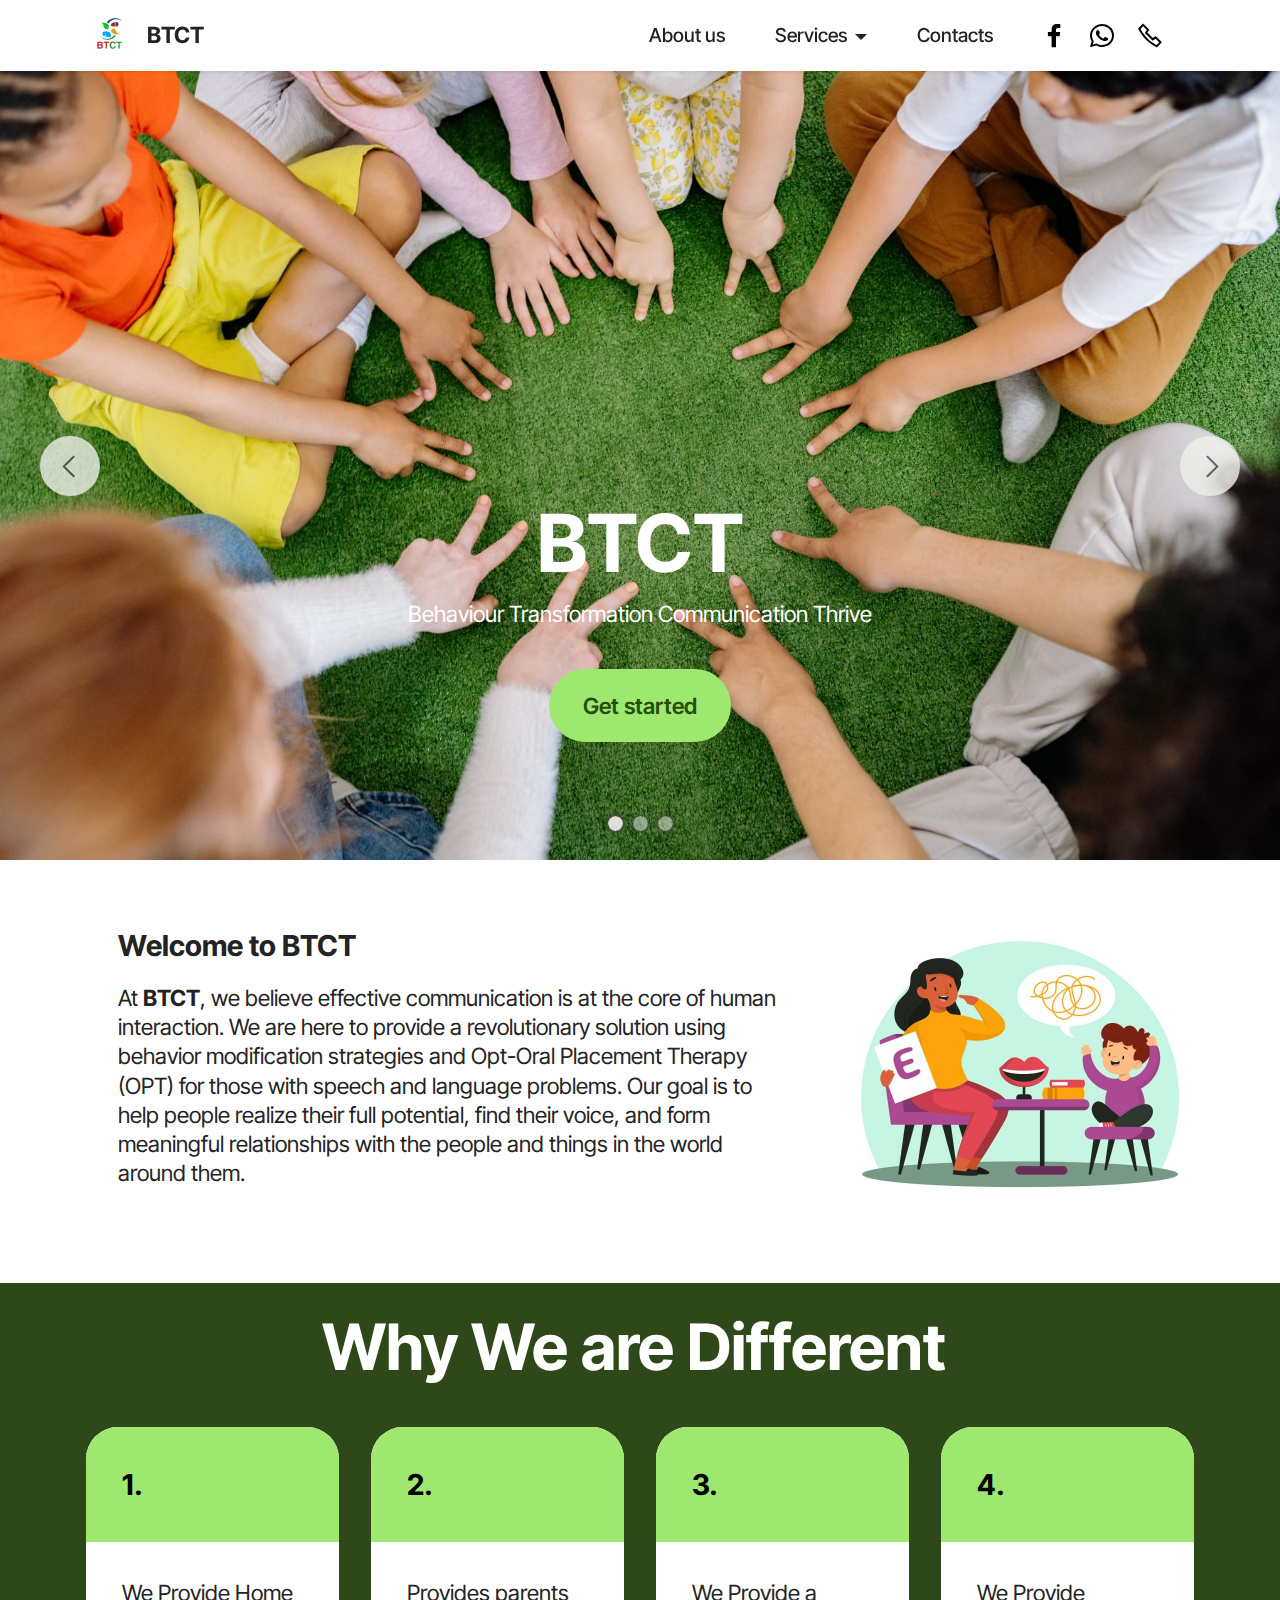
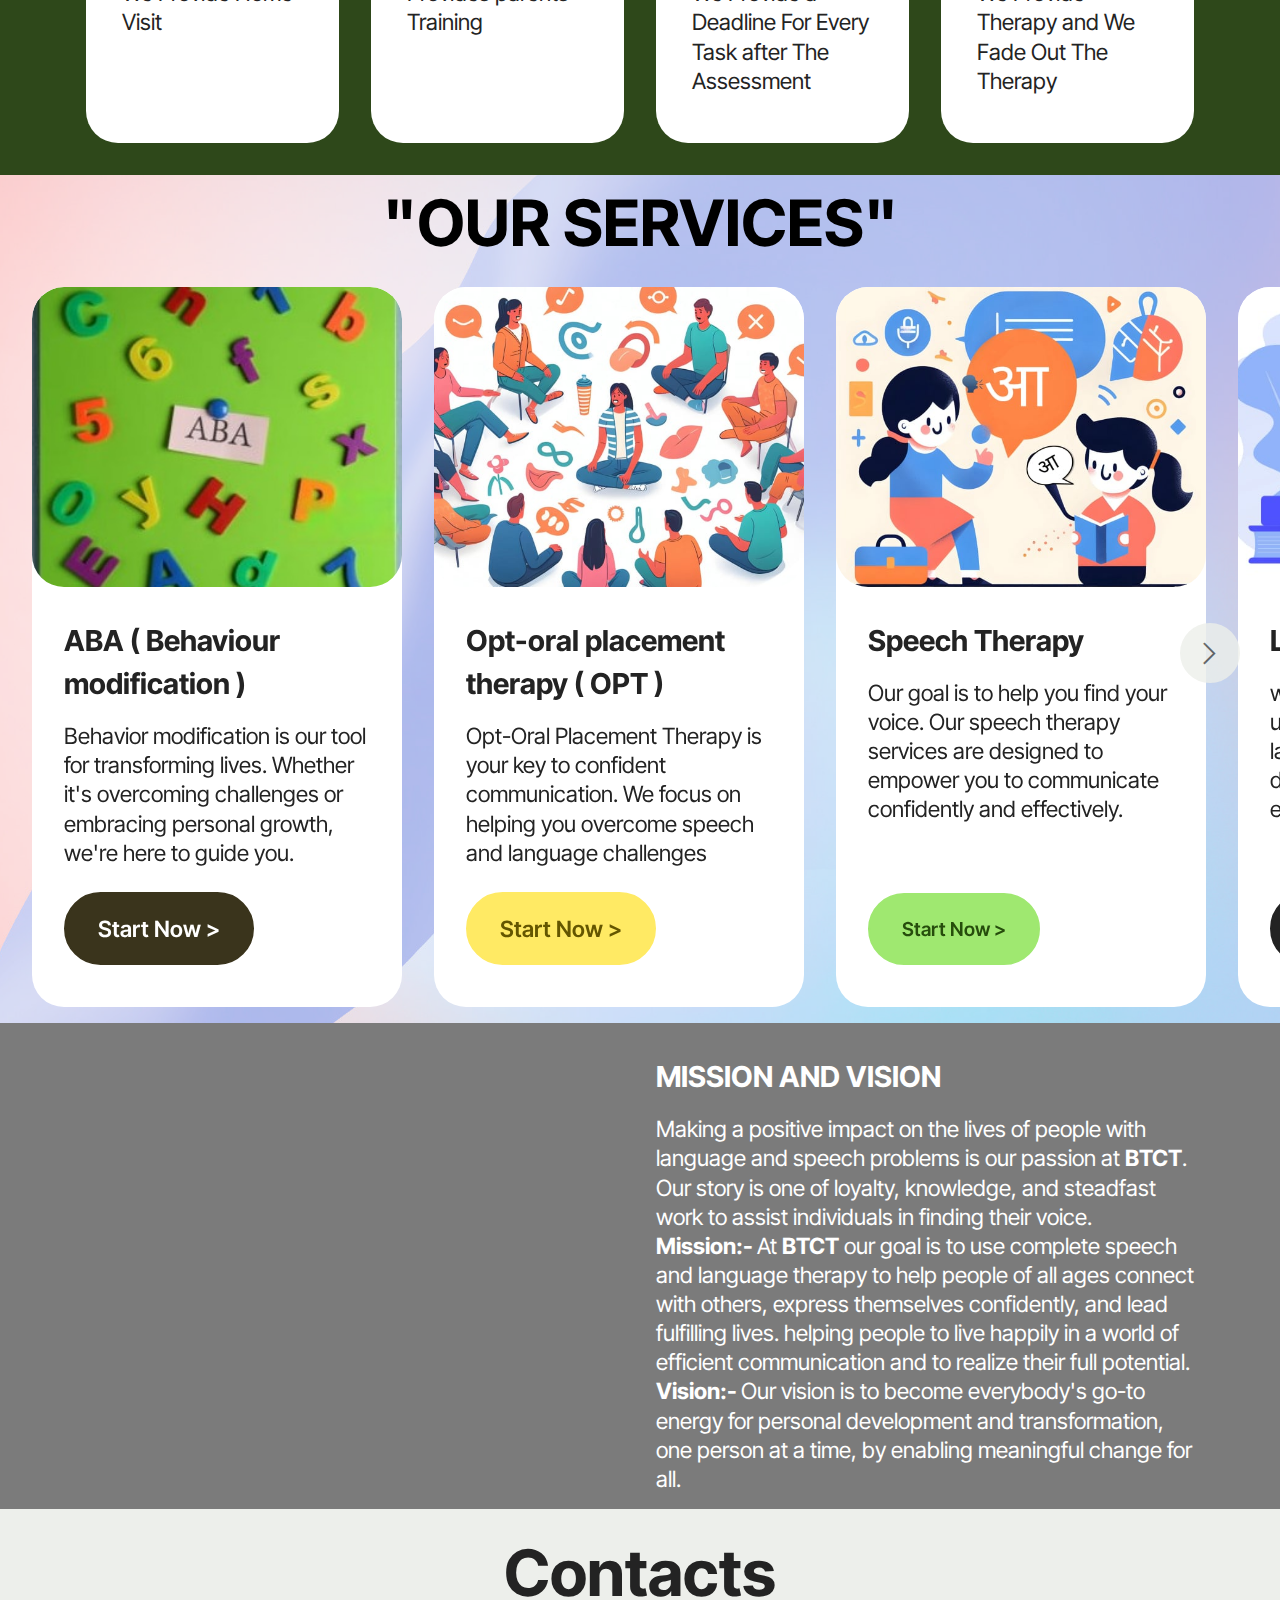
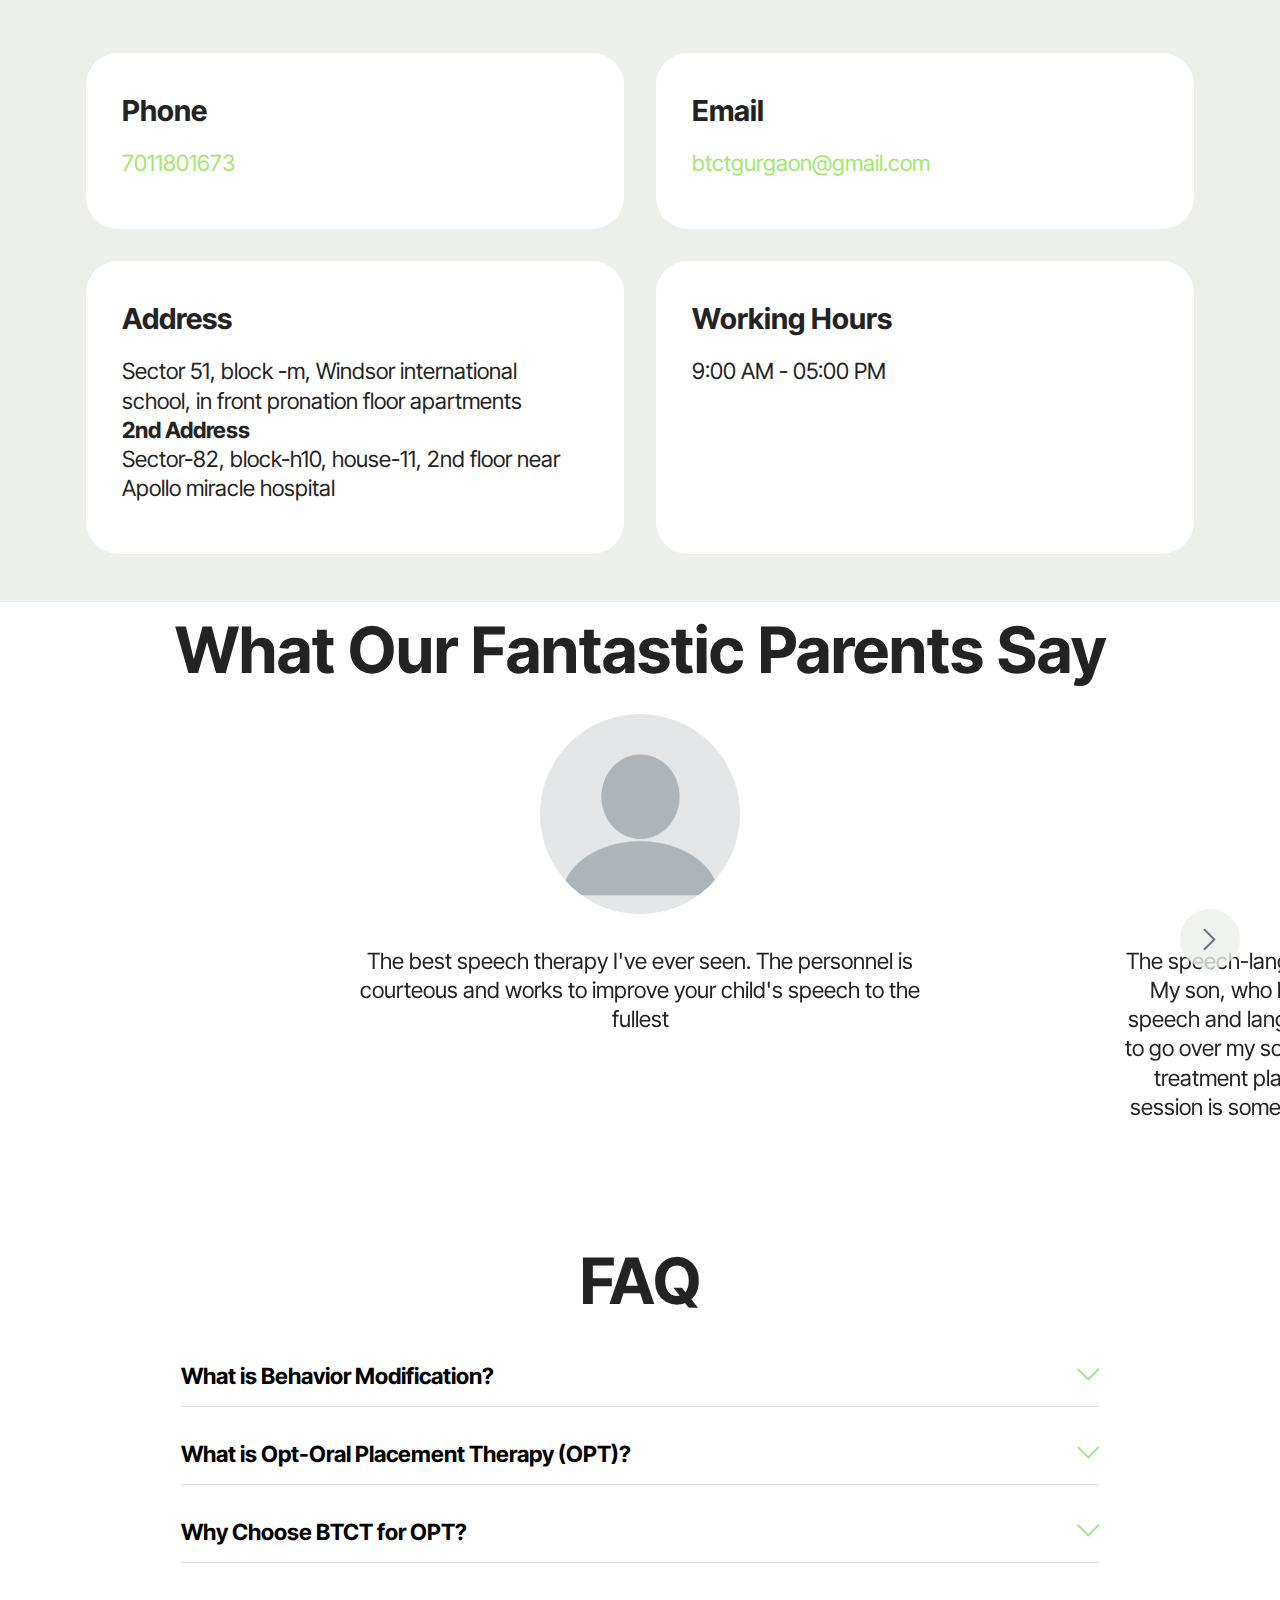
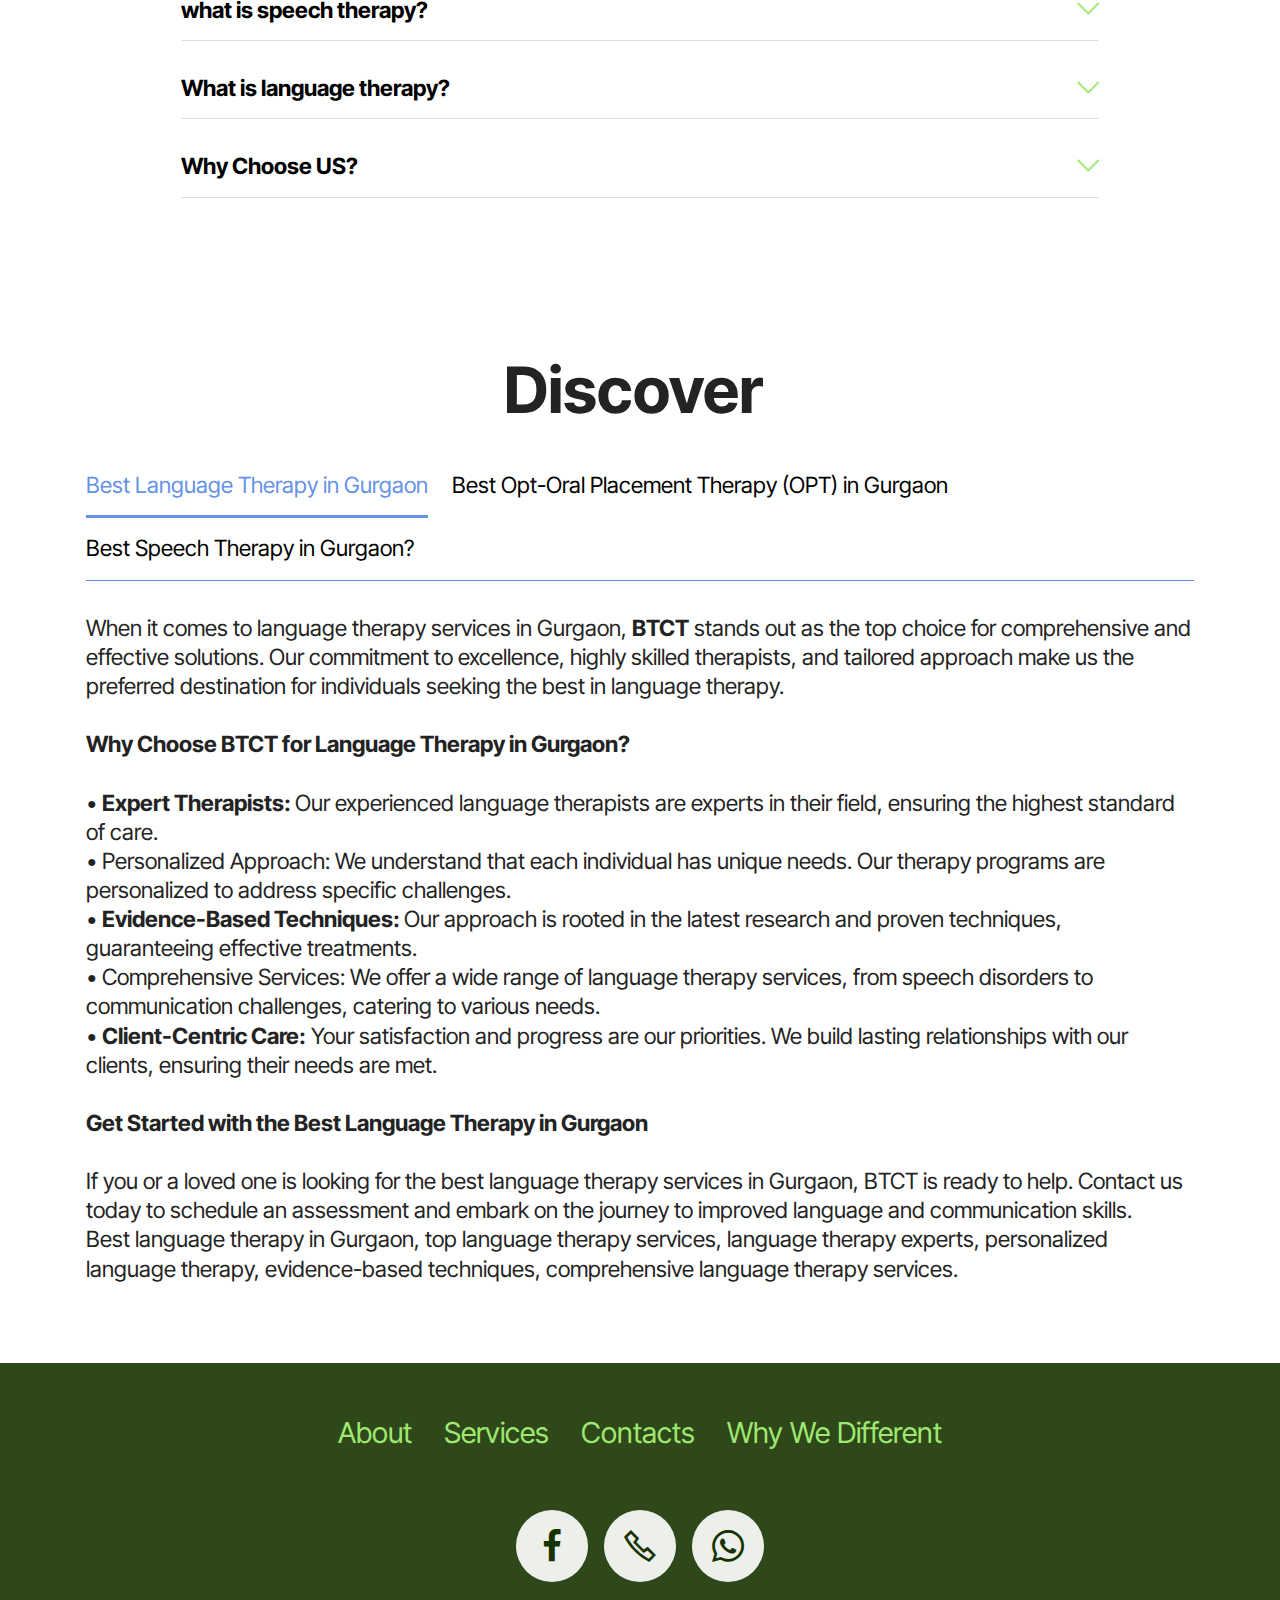
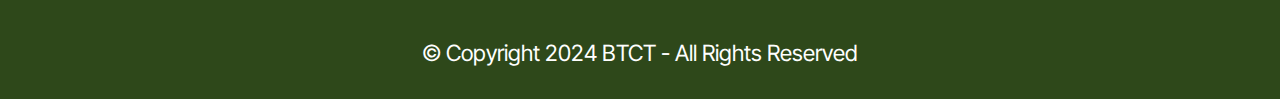
==== index.html @ 7771eb8f "index.html" ====
<!DOCTYPE html>
<html  >
<head>
  
  <meta charset="UTF-8">
  <meta http-equiv="X-UA-Compatible" content="IE=edge">
  
  <meta name="viewport" content="width=device-width, initial-scale=1, minimum-scale=1">
  <link rel="shortcut icon" href="assets/images/picsart-23-11-09-08-52-59-889-128x128-1.png" type="image/x-icon">
  <meta name="description" content="">
  
  
  <title>Home</title>
  <link rel="stylesheet" href="assets/web/assets/mobirise-icons2/mobirise2.css">
  <link rel="stylesheet" href="assets/web/assets/mobirise-icons/mobirise-icons.css">
  <link rel="stylesheet" href="assets/bootstrap/css/bootstrap.min.css">
  <link rel="stylesheet" href="assets/bootstrap/css/bootstrap-grid.min.css">
  <link rel="stylesheet" href="assets/bootstrap/css/bootstrap-reboot.min.css">
  <link rel="stylesheet" href="assets/parallax/jarallax.css">
  <link rel="stylesheet" href="assets/dropdown/css/style.css">
  <link rel="stylesheet" href="assets/socicon/css/styles.css">
  <link rel="stylesheet" href="assets/theme/css/style.css">
  <link rel="preload" href="https://fonts.googleapis.com/css?family=Inter+Tight:100,200,300,400,500,600,700,800,900,100i,200i,300i,400i,500i,600i,700i,800i,900i&display=swap" as="style" onload="this.onload=null;this.rel='stylesheet'">
  <noscript><link rel="stylesheet" href="https://fonts.googleapis.com/css?family=Inter+Tight:100,200,300,400,500,600,700,800,900,100i,200i,300i,400i,500i,600i,700i,800i,900i&display=swap"></noscript>
  <link rel="preload" as="style" href="assets/mobirise/css/mbr-additional.css"><link rel="stylesheet" href="assets/mobirise/css/mbr-additional.css" type="text/css">

  
  
  
</head>
<body>
  
  <section data-bs-version="5.1" class="menu menu3 cid-tUmTSdFquL" once="menu" id="menu3-3">
    
    <nav class="navbar navbar-dropdown navbar-fixed-top navbar-expand-lg">
        <div class="container">
            <div class="navbar-brand">
                <span class="navbar-logo">
                    <a href="index.html">
                        <img src="assets/images/picsart-23-11-09-08-52-59-889-96x96.png" alt="Mobirise Website Builder" style="height: 3rem;">
                    </a>
                </span>
                <span class="navbar-caption-wrap"><a class="navbar-caption text-black text-primary display-7" href="index.html">BTCT</a></span>
            </div>
            <button class="navbar-toggler" type="button" data-toggle="collapse" data-bs-toggle="collapse" data-target="#navbarSupportedContent" data-bs-target="#navbarSupportedContent" aria-controls="navbarNavAltMarkup" aria-expanded="false" aria-label="Toggle navigation">
                <div class="hamburger">
                    <span></span>
                    <span></span>
                    <span></span>
                    <span></span>
                </div>
            </button>
            <div class="collapse navbar-collapse" id="navbarSupportedContent">
                <ul class="navbar-nav nav-dropdown nav-right" data-app-modern-menu="true"><li class="nav-item"><a class="nav-link link text-black text-primary display-4" href="about.html">
                            About us</a></li>
                    <li class="nav-item dropdown"><a class="nav-link link text-black text-primary dropdown-toggle display-4" href="page1.html#header14-1f" data-toggle="dropdown-submenu" data-bs-toggle="dropdown" data-bs-auto-close="outside" aria-expanded="false">
                            Services</a><div class="dropdown-menu" aria-labelledby="dropdown-510"><a class="text-black text-primary dropdown-item display-4" href="Behaviour modification.html">Behaviour modification<br></a><a class="text-black text-primary dropdown-item display-4" href="Opt-oral placement therapy.html">Opt-oral placement therapy<br></a><a class="text-black text-primary dropdown-item display-4" href="Speech Therapy.html">Speech Therapy<br></a><a class="text-black text-primary dropdown-item display-4" href="Language Therapy.html">Language Therapy<br></a></div></li>
                    <li class="nav-item"><a class="nav-link link text-black text-primary display-4" href="contacts.html">Contacts</a>
                    </li></ul>
                <div class="icons-menu">
                    <a class="iconfont-wrapper" href="https://www.facebook.com/profile.php?id=61552966035093&mibextid=9R9pXO" target="_blank">
                        <span class="p-2 mbr-iconfont socicon-facebook socicon"></span>
                    </a>
                    <a class="iconfont-wrapper" href="https://wa.me/7011801673">
                        <span class="p-2 mbr-iconfont socicon-whatsapp socicon"></span>
                    </a>
                    <a class="iconfont-wrapper" href="tel:7011801673">
                        <span class="p-2 mbr-iconfont mobi-mbri-phone mobi-mbri"></span>
                    </a>
                    
                </div>
                
            </div>
        </div>
    </nav>
</section>

<section data-bs-version="5.1" class="slider3 cid-tUnk3QFqlS" id="slider03-8">
    
    <div class="carousel slide" id="tVgrialm3z" data-ride="carousel" data-bs-ride="carousel" data-interval="5000" data-bs-interval="5000">
        <ol class="carousel-indicators">
            <li data-slide-to="0" data-bs-slide-to="0" class="active" data-target="#tVgrialm3z" data-bs-target="#tVgrialm3z"></li>
            <li data-slide-to="1" data-bs-slide-to="1" data-target="#tVgrialm3z" data-bs-target="#tVgrialm3z"></li>
            <li data-slide-to="2" data-bs-slide-to="2" data-target="#tVgrialm3z" data-bs-target="#tVgrialm3z"></li>
        </ol>
        <div class="carousel-inner">
            <div class="carousel-item slider-image item active">
                <div class="item-wrapper">
                    <img class="d-block w-100" src="assets/images/pexels-yan-krukau-8613319-1800x1200.jpg" alt="Mobirise Website Builder" data-slide-to="0" data-bs-slide-to="0">
                    
                    <div class="carousel-caption">
                        <h5 class="mbr-section-subtitle mbr-fonts-style mb-3 display-1">
                            <strong>BTCT</strong>
                        </h5>
                        <p class="mbr-section-text mbr-fonts-style mb-4 display-7">Behaviour Transformation Communication Thrive</p>
                        <div class="mbr-section-btn mb-5"><a class="btn btn-primary display-7" href="contacts.html">Get started</a></div>     
                    </div>
                </div>
            </div><div class="carousel-item slider-image item">
                <div class="item-wrapper">
                    <img class="d-block w-100" src="assets/images/mbr-1800x1202.jpg" alt="Mobirise Website Builder" data-slide-to="1" data-bs-slide-to="1">
                    
                    <div class="carousel-caption">
                        <h5 class="mbr-section-subtitle mbr-fonts-style mb-3 display-5"><strong>Discover the Best ABA Therapy in Gurgaon</strong></h5>
                        <p class="mbr-section-text mbr-fonts-style mb-4 display-5">If you're in search of the best ABA therapy in Gurgaon, look no further. At <strong>BTCT</strong>, we are your trusted partner in achieving positive and lasting behavioral change.</p>
                        <div class="mbr-section-btn mb-5"><a class="btn btn-primary display-7" href="aba.html">Get started</a></div>     
                    </div>
                </div>
            </div>
            <div class="carousel-item slider-image item">
                <div class="item-wrapper">
                    <img class="d-block w-100" src="assets/images/pexels-yan-krukau-8612928-1980x1320.jpg" alt="Mobirise Website Builder" data-slide-to="2" data-bs-slide-to="2">
                    
                    <div class="carousel-caption">
                        <h5 class="mbr-section-subtitle mbr-fonts-style mb-3 display-5"><strong>We Offer the Best Therapy in Gurgaon&nbsp;</strong></h5>
                        <p class="mbr-section-text mbr-fonts-style mb-4 display-7">At <strong>BTCT</strong>, we take pride in delivering top-notch therapy services in Gurgaon. Here's why we're your ideal choice</p>
                        <div class="mbr-section-btn mb-5"><a class="btn btn-primary display-7" href="Best Therapy in Gurgaon.html">Get started</a></div>     
                    </div>
                </div>
            </div>
            
        </div>
        <a class="carousel-control carousel-control-prev" role="button" data-slide="prev" data-bs-slide="prev" href="#tVgrialm3z">
            <span class="mobi-mbri mobi-mbri-arrow-prev" aria-hidden="true"></span>
            <span class="sr-only visually-hidden">Previous</span>
        </a>
        <a class="carousel-control carousel-control-next" role="button" data-slide="next" data-bs-slide="next" href="#tVgrialm3z">
            <span class="mobi-mbri mobi-mbri-arrow-next" aria-hidden="true"></span>
            <span class="sr-only visually-hidden">Next</span>
        </a>
    </div>
</section>

<section data-bs-version="5.1" class="image2 cid-tUmWfAfmEw" id="image2-5">
    

    
    

    <div class="container">
        <div class="row align-items-center">
            <div class="col-12 col-lg-4">
                <div class="image-wrapper">
                    <img src="assets/images/6359306-696x580.jpg" alt="Mobirise Website Builder">
                    
                </div>
            </div>
            <div class="col-12 col-lg">
                <div class="text-wrapper">
                    <h3 class="mbr-section-title mbr-fonts-style mb-3 display-5"><strong>Welcome to BTCT</strong></h3>
                    <p class="mbr-text mbr-fonts-style display-7">At <strong>BTCT</strong>, we believe effective communication is at the core of human interaction.  We are here to provide a revolutionary solution using behavior modification strategies and Opt-Oral Placement Therapy (OPT) for those with speech and language problems. Our goal is to help people realize their full potential, find their voice, and form meaningful relationships with the people and things in the world around them.</p>
                </div>
            </div>
        </div>
    </div>
</section>

<section data-bs-version="5.1" class="pricing1 cid-tUnknrG9HA" id="pricing01-9">
  
  
  <div class="container">
    <div class="row justify-content-center">
      <div class="col-12 content-head">
        <div class="mbr-section-head mb-5">
          <h4 class="mbr-section-title mbr-fonts-style align-center mb-0 display-2"><strong>Why We are Different&nbsp;</strong></h4>
          
        </div>
      </div>
    </div>
    <div class="row"> 
      <div class="item features-without-image col-12 col-md-6 col-lg-3 item-mb active">
        <div class="item-wrapper">
          <div class="item-head">
            <h5 class="item-title mbr-fonts-style mb-0 display-5"><strong>1.</strong></h5>
            
          </div>
          <div class="item-content">
            <p class="mbr-text mbr-fonts-style display-7">We Provide Home Visit
            </p>
          </div>
          
        </div>
      </div><div class="item features-without-image col-12 col-md-6 col-lg-3 item-mb">
        <div class="item-wrapper">
          <div class="item-head">
            <h5 class="item-title mbr-fonts-style mb-0 display-5"><strong>2.</strong></h5>
            
          </div>
          <div class="item-content">
            <p class="mbr-text mbr-fonts-style display-7">Provides parents Training
            </p>
          </div>
          
        </div>
      </div><div class="item features-without-image col-12 col-md-6 col-lg-3 item-mb">
        <div class="item-wrapper">
          <div class="item-head">
            <h5 class="item-title mbr-fonts-style mb-0 display-5"><strong>3.</strong></h5>
            
          </div>
          <div class="item-content">
            <p class="mbr-text mbr-fonts-style display-7">We Provide a Deadline For Every Task after The Assessment
            </p>
          </div>
          
        </div>
      </div>

      

      
      <div class="item features-without-image col-12 col-md-6 col-lg-3 item-mb">
        <div class="item-wrapper">
          <div class="item-head">
            <h5 class="item-title mbr-fonts-style mb-0 display-5"><strong>4.</strong></h5>
            
          </div>
          <div class="item-content">
            <p class="mbr-text mbr-fonts-style display-7">We Provide Therapy and We Fade Out The Therapy
            </p>
          </div>
          
        </div>
      </div>
    </div>
  </div>
</section>

<section data-bs-version="5.1" class="slider5 mbr-embla cid-tUmZCGsjhU" id="slider5-6">
    
    <div class="mbr-overlay"></div>
    <div class="position-relative">
        <div class="mbr-section-head">
            <h4 class="mbr-section-title mbr-fonts-style align-center mb-0 display-2"><strong>"OUR SERVICES"</strong></h4>
            
        </div>
        <div class="embla mt-4" data-skip-snaps="true" data-align="center" data-contain-scroll="trimSnaps" data-auto-play="true" data-auto-play-interval="5" data-draggable="true">
            <div class="embla__viewport container-fluid">
                <div class="embla__container">
                    <div class="embla__slide slider-image item active" style="margin-left: 1rem; margin-right: 1rem;">
                        <div class="slide-content">
                            <div class="item-img">
                                <div class="item-wrapper">
                                    <img src="assets/images/istockphoto-1425541657-1024x1024-transformed-600x400.jpeg" alt="Mobirise Website Builder" title="" data-slide-to="0" data-bs-slide-to="0">
                                </div>
                            </div>
                            <div class="item-content">
                                <h5 class="item-title mbr-fonts-style display-5"><strong>ABA ( Behaviour modification )</strong></h5>
                                
                                <p class="mbr-text mbr-fonts-style mt-3 display-7">Behavior modification is our tool for transforming lives. Whether it's overcoming challenges or embracing personal growth, we're here to guide you.</p>
                            </div>
                            <div class="mbr-section-btn item-footer mt-2"><a href="Behaviour modification.html" class="btn item-btn btn-success display-7" target="_blank">Start Now
                                    &gt;</a></div>
                        </div>
                    </div><div class="embla__slide slider-image item" style="margin-left: 1rem; margin-right: 1rem;">
                        <div class="slide-content">
                            <div class="item-img">
                                <div class="item-wrapper">
                                    <img src="assets/images/picsart-23-09-30-21-02-08-744-600x600.jpg" alt="Mobirise Website Builder" title="" data-slide-to="1" data-bs-slide-to="1">
                                </div>
                            </div>
                            <div class="item-content">
                                <h5 class="item-title mbr-fonts-style display-5"><strong>Opt-oral placement therapy ( OPT )</strong></h5>
                                
                                <p class="mbr-text mbr-fonts-style mt-3 display-7">Opt-Oral Placement Therapy is your key to confident communication. We focus on helping you overcome speech and language challenges</p>
                            </div>
                            <div class="mbr-section-btn item-footer mt-2"><a href="Opt-oral placement therapy.html" class="btn item-btn btn-danger display-7" target="_blank">Start Now
                                    &gt;</a></div>
                        </div>
                    </div><div class="embla__slide slider-image item" style="margin-left: 1rem; margin-right: 1rem;">
                        <div class="slide-content">
                            <div class="item-img">
                                <div class="item-wrapper">
                                    <img src="assets/images/picsart-23-09-30-14-09-05-623-600x600.jpg" alt="Mobirise Website Builder" title="" data-slide-to="2" data-bs-slide-to="2">
                                </div>
                            </div>
                            <div class="item-content">
                                <h5 class="item-title mbr-fonts-style display-5"><strong>Speech Therapy</strong></h5>
                                
                                <p class="mbr-text mbr-fonts-style mt-3 display-7">Our goal is to help you find your voice. Our speech therapy services are designed to empower you to communicate confidently and effectively.</p>
                            </div>
                            <div class="mbr-section-btn item-footer mt-2"><a href="Speech Therapy.html" class="btn item-btn btn-primary display-4" target="_blank">Start Now
                                    &gt;</a></div>
                        </div>
                    </div><div class="embla__slide slider-image item" style="margin-left: 1rem; margin-right: 1rem;">
                        <div class="slide-content">
                            <div class="item-img">
                                <div class="item-wrapper">
                                    <img src="assets/images/20944983-600x400.jpg" alt="Mobirise Website Builder" title="" data-slide-to="3" data-bs-slide-to="3">
                                </div>
                            </div>
                            <div class="item-content">
                                <h5 class="item-title mbr-fonts-style display-5"><strong>Language Therapy</strong></h5>
                                
                                <p class="mbr-text mbr-fonts-style mt-3 display-7"> we're committed to helping you unlock the beauty of words. Our language therapy services are designed to empower you to express yourself confidently.</p>
                            </div>
                            <div class="mbr-section-btn item-footer mt-2"><a href="Language Therapy.html" class="btn item-btn btn-black display-7" target="_blank">Start Now
                                    &gt;</a></div>
                        </div>
                    </div>
                    
                    
                    
                </div>
            </div>
            <button class="embla__button embla__button--prev">
                <span class="mobi-mbri mobi-mbri-arrow-prev mbr-iconfont" aria-hidden="true"></span>
                <span class="sr-only visually-hidden visually-hidden">Previous</span>
            </button>
            <button class="embla__button embla__button--next">
                <span class="mobi-mbri mobi-mbri-arrow-next mbr-iconfont" aria-hidden="true"></span>
                <span class="sr-only visually-hidden visually-hidden">Next</span>
            </button>
        </div>
    </div>
</section>

<section data-bs-version="5.1" class="header7 cid-tUn7J3tamF mbr-parallax-background" id="header7-7">

    

    
    <div class="mbr-overlay" style="opacity: 0.6; background-color: rgb(35, 35, 35);"></div>

    <div class="text-right container">
        <div class="row justify-content-end">
            <div class="col-12 col-lg-6">
                <h1 class="mbr-section-title mbr-fonts-style mb-3 display-5"><strong>MISSION AND VISION</strong></h1>
                
                <p class="mbr-text mbr-fonts-style display-7">Making a positive impact on the lives of people with language and speech problems is our passion at <strong>BTCT</strong>. Our story is one of loyalty, knowledge, and steadfast work to assist individuals in finding their voice.<br><strong>Mission:-&nbsp;</strong>At <strong>BTCT</strong>&nbsp;our goal is to use complete speech and language therapy to help people of all ages connect with others, express themselves confidently, and lead fulfilling lives. helping people to live happily in a world of efficient communication and to realize their full potential.<br><strong>Vision:-&nbsp;</strong>Our vision is to become everybody's go-to energy for personal development and transformation, one person at a time, by enabling meaningful change for all.<br></p>
                
            </div>
        </div>
    </div>
</section>

<section data-bs-version="5.1" class="contacts01 cid-tV5b8670cT" id="contacts01-w">
    

    
    
    <div class="container">
        <div class="row justify-content-center">
            <div class="col-12 content-head">
                <div class="mbr-section-head mb-5">
                    <h3 class="mbr-section-title mbr-fonts-style align-center mb-0 display-2">
                        <strong>Contacts</strong>
                    </h3>
                    
                </div>
            </div>
        </div>
        <div class="row">
            <div class="item features-without-image col-12 col-md-6 active">
                <div class="item-wrapper">
                    <div class="text-wrapper">
                        <h6 class="card-title mbr-fonts-style mb-3 display-5">
                            <strong>Phone</strong>
                        </h6>
                        <p class="mbr-text mbr-fonts-style display-7"><a href="tel:7011801673" class="text-primary">7011801673</a></p>
                    </div>
                </div>
            </div>
            <div class="item features-without-image col-12 col-md-6">
                <div class="item-wrapper">
                    <div class="text-wrapper">
                        <h6 class="card-title mbr-fonts-style mb-3 display-5">
                            <strong>Email</strong>
                        </h6>
                        <p class="mbr-text mbr-fonts-style display-7"><a href="mailto:btctgurgaon@gmail.com" class="text-primary">btctgurgaon@gmail.com</a>
                        </p>
                    </div>
                </div>
            </div>
            <div class="item features-without-image col-12 col-md-6">
                <div class="item-wrapper">
                    <div class="text-wrapper">
                        <h6 class="card-title mbr-fonts-style mb-3 display-5">
                            <strong>Address</strong>
                        </h6>
                        <p class="mbr-text mbr-fonts-style display-7">Sector 51, block -m, Windsor international school, in front pronation floor apartments<br> 
<strong>2nd Address</strong><br>Sector-82, block-h10, house-11, 2nd floor near Apollo miracle hospital</p>
                    </div>
                </div>
            </div>
            <div class="item features-without-image col-12 col-md-6">
                <div class="item-wrapper">
                    <div class="text-wrapper">
                        <h6 class="card-title mbr-fonts-style mb-3 display-5">
                            <strong>Working Hours</strong>
                        </h6>
                        <p class="mbr-text mbr-fonts-style display-7">
                            9:00 AM - 05:00 PM</p>
                    </div>
                </div>
            </div>
        </div>
    </div>
</section>

<section data-bs-version="5.1" class="people5 mbr-embla cid-tVaOBXC7C3" id="people5-1q">

    

    
    

    <div class="position-relative text-center">
        <h3 class="mb-4 mbr-fonts-style display-2">
            <strong>What Our Fantastic Parents Say</strong>
        </h3>

        <div class="embla" data-skip-snaps="true" data-align="center" data-auto-play="true" data-auto-play-interval="5" data-draggable="true">
            <div class="embla__viewport container-fluid">
                <div class="embla__container">
                    <div class="embla__slide slider-image item" style="margin-left: 6rem; margin-right: 6rem;">
                        <div class="user">
                            <div class="user_image">
                                <div class="item-wrapper position-relative">
                                    <img src="assets/images/mbr-600x600.png" alt="Mobirise Website Builder">
                                </div>
                            </div>
                            <div class="user_text mb-4">
                                <p class="mbr-fonts-style display-7">
                                    The best speech therapy I've ever seen. The personnel is courteous and works to improve your child's speech to the fullest</p>
                            </div>
                            
                            
                        </div>
                    </div><div class="embla__slide slider-image item" style="margin-left: 6rem; margin-right: 6rem;">
                        <div class="user">
                            <div class="user_image">
                                <div class="item-wrapper position-relative">
                                    <img src="assets/images/mbr-600x600.png" alt="Mobirise Website Builder" data-slide-to="1" data-bs-slide-to="2">
                                </div>
                            </div>
                            <div class="user_text mb-4">
                                <p class="mbr-fonts-style display-7">
                                    The speech-language therapist Shachin Sir is exceptional. My son, who has a speech delay, has been receiving speech and language services from him. He took the time to go over my son's entire medical history to make sure his treatment plan and methods suited his needs. Every session is something my son looks forward to and enjoys.</p>
                            </div>
                            
                            
                        </div>
                    </div><div class="embla__slide slider-image item" style="margin-left: 6rem; margin-right: 6rem;">
                        <div class="user">
                            <div class="user_image">
                                <div class="item-wrapper position-relative">
                                    <img src="assets/images/mbr-600x600.png" alt="Mobirise Website Builder" data-slide-to="2" data-bs-slide-to="3">
                                </div>
                            </div>
                            <div class="user_text mb-4">
                                <p class="mbr-fonts-style display-7">
                                    I'm very happy and satisfied with the services that<br> Mr. Sachin and his team have provided. The best therapy center in Gurgaon, BTCT, is highly recommended to all parents searching for a facility that can provide timely results and the attention their child deserves.</p>
                            </div>
                            
                            
                        </div>
                    </div>
                    <div class="embla__slide slider-image item" style="margin-left: 6rem; margin-right: 6rem;">
                        <div class="user">
                            <div class="user_image">
                                <div class="item-wrapper position-relative">
                                    <img src="assets/images/mbr-600x600.png" alt="Mobirise Website Builder" data-slide-to="3">
                                </div>
                            </div>
                            <div class="user_text mb-4">
                                <p class="mbr-fonts-style display-7">
                                    Therapist BTCT is the best. We are happy with the service we got and are confident that our child is in capable hands. We appreciate Sachin Sir and the whole team's excellent therapy session care and attention.
                                </p>
                            </div>
                            
                            
                        </div>
                    </div><div class="embla__slide slider-image item" style="margin-left: 6rem; margin-right: 6rem;">
                        <div class="user">
                            <div class="user_image">
                                <div class="item-wrapper position-relative">
                                    <img src="assets/images/mbr-600x600.png" alt="Mobirise Website Builder" data-slide-to="4" data-bs-slide-to="5">
                                </div>
                            </div>
                            <div class="user_text mb-4">
                                <p class="mbr-fonts-style display-7">
                                    Good experience! This is the best place for Speech Therapy and ABA Therapy</p>
                            </div>
                            
                            
                        </div>
                    </div><div class="embla__slide slider-image item" style="margin-left: 6rem; margin-right: 6rem;">
                        <div class="user">
                            <div class="user_image">
                                <div class="item-wrapper position-relative">
                                    <img src="assets/images/mbr-600x600.png" alt="Mobirise Website Builder" data-slide-to="5" data-bs-slide-to="6">
                                </div>
                            </div>
                            <div class="user_text mb-4">
                                <p class="mbr-fonts-style display-7">One of The Best Therapy in Gurgaon&nbsp;Highly recommended </p>
                            </div>
                            
                            
                        </div>
                    </div><div class="embla__slide slider-image item" style="margin-left: 6rem; margin-right: 6rem;">
                        <div class="user">
                            <div class="user_image">
                                <div class="item-wrapper position-relative">
                                    <img src="assets/images/mbr-600x600.png" alt="Mobirise Website Builder" data-slide-to="6" data-bs-slide-to="7">
                                </div>
                            </div>
                            <div class="user_text mb-4">
                                <p class="mbr-fonts-style display-7">Sachin Sir gives&nbsp;soul and heart in her therapy. My Son showed recommendable improvement in speech n understanding under her guidance. I think she is the best for language n speech
                                </p>
                            </div>
                            
                            
                        </div>
                    </div>
                    
                </div>
            </div>
            <button class="embla__button embla__button--prev">
                <span class="mobi-mbri mobi-mbri-arrow-prev mbr-iconfont" aria-hidden="true"></span>
                <span class="sr-only visually-hidden visually-hidden">Previous</span>
            </button>
            <button class="embla__button embla__button--next">
                <span class="mobi-mbri mobi-mbri-arrow-next mbr-iconfont" aria-hidden="true"></span>
                <span class="sr-only visually-hidden visually-hidden">Next</span>
            </button>
        </div>
    </div>
</section>

<section data-bs-version="5.1" class="content17 cid-tUntlZBAJk" id="content17-b">

    

    
    
    
    <div class="container">
        
            <div class="row justify-content-center">
                <div class="col-12 col-md-10">
                    <div class="section-head align-center mb-4">
                        <h3 class="mbr-section-title mb-0 mbr-fonts-style display-2"><strong>FAQ</strong>
                        </h3>
                        
                    </div>
                    
                    <div id="bootstrap-toggle" class="toggle-panel accordionStyles tab-content">
                        <div class="card mb-3">
                            <div class="card-header" role="tab" id="headingOne">
                                <a role="button" class="collapsed panel-title text-black" data-toggle="collapse" data-bs-toggle="collapse" data-core="" href="#collapse1_8" aria-expanded="false" aria-controls="collapse1">
                                    <h6 class="panel-title-edit mbr-fonts-style mb-0 display-7"><strong>What is Behavior Modification?</strong></h6>
                                    <span class="sign mbr-iconfont mbri-arrow-down"></span>
                                </a>
                            </div>
                            <div id="collapse1_8" class="panel-collapse noScroll collapse" role="tabpanel" aria-labelledby="headingOne">
                                <div class="panel-body">
                                    <p class="mbr-fonts-style panel-text display-7">Behavior modification is a systematic and evidence-based approach to understanding, analyzing, and ultimately changing human behavior. It involves identifying the triggers, reinforcement patterns, and consequences that influence the way we act, and using this understanding to promote positive changes.</p>
                                </div>
                            </div>
                        </div>
                        <div class="card mb-3">
                            <div class="card-header" role="tab" id="headingTwo">
                                <a role="button" class="collapsed panel-title text-black" data-toggle="collapse" data-bs-toggle="collapse" data-core="" href="#collapse2_8" aria-expanded="false" aria-controls="collapse2">
                                    <h6 class="panel-title-edit mbr-fonts-style mb-0 display-7"><strong>What is Opt-Oral Placement Therapy (OPT)?</strong></h6>
                                    <span class="sign mbr-iconfont mbri-arrow-down"></span>
                                </a>

                            </div>
                            <div id="collapse2_8" class="panel-collapse noScroll collapse" role="tabpanel" aria-labelledby="headingTwo">
                                <div class="panel-body">
                                    <p class="mbr-fonts-style panel-text display-7">Opt-oral placement Therapy is a comprehensive therapeutic technique that recognizes the significance of oral musculature, breathing, and articulatory functions in speech production. It was developed to address a wide range of speech and language issues, with a special focus on individuals who may struggle with:<br>
<br>-Speech sound disorders
<br>-Articulation and phonological disorders
<br>-Oral motor difficulties
<br>-Apraxia of speech
<br>-Developmental delays
<br>-Post-surgical or post-injury rehabilitation</p>
                                </div>
                            </div>
                        </div>
                        <div class="card mb-3">
                            <div class="card-header" role="tab" id="headingThree">
                                <a role="button" class="collapsed panel-title text-black" data-toggle="collapse" data-bs-toggle="collapse" data-core="" href="#collapse3_8" aria-expanded="false" aria-controls="collapse3">
                                    <h6 class="panel-title-edit mbr-fonts-style mb-0 display-7"><strong>Why Choose BTCT for OPT?</strong></h6>
                                    <span class="sign mbr-iconfont mbri-arrow-down"></span>
                                </a>
                            </div>
                            <div id="collapse3_8" class="panel-collapse noScroll collapse" role="tabpanel" aria-labelledby="headingThree">
                                <div class="panel-body">
                                    <p class="mbr-fonts-style panel-text display-7"><strong>1.&nbsp; Expert Therapists:</strong> Our team consists of highly trained and certified speech and language therapists who specialize in OPT.
<br><strong>2. Personalized Programs: </strong>We create individualized OPT programs to meet the unique needs of each client.
<br><strong>3. Evidence-Based Approach:</strong> Our therapies are grounded in the latest research and proven techniques in speech and language therapy.
<br><strong>4. Holistic Care:</strong> We consider the emotional and psychological aspects of speech and language development, offering a comprehensive solution for long-term success.
<br><strong>5. Support for the Journey:</strong> Our goal is to not only improve speech and language but also equip our clients with the skills to maintain their progress independently.</p>
                                </div>
                            </div>
                        </div>
                        <div class="card mb-3">
                            <div class="card-header" role="tab" id="headingThree">
                                <a role="button" class="collapsed panel-title text-black" data-toggle="collapse" data-bs-toggle="collapse" data-core="" href="#collapse4_8" aria-expanded="false" aria-controls="collapse4">
                                    <h6 class="panel-title-edit mbr-fonts-style mb-0 display-7"><strong>what is speech therapy?</strong></h6>
                                    <span class="sign mbr-iconfont mbri-arrow-down"></span>
                                </a>
                            </div>
                            <div id="collapse4_8" class="panel-collapse noScroll collapse" role="tabpanel" aria-labelledby="headingThree">
                                <div class="panel-body">
                                    <p class="mbr-fonts-style panel-text display-7">
                                       A specific type of therapy called speech therapy aids people in developing better speech, language, and voice abilities. It seeks to improve speech difficulties, language comprehension and thought expression.</p>
                                </div>
                            </div>
                        </div>
                        <div class="card mb-3">
                            <div class="card-header" role="tab" id="headingThree">
                                <a role="button" class="collapsed panel-title text-black" data-toggle="collapse" data-bs-toggle="collapse" data-core="" href="#collapse5_8" aria-expanded="false" aria-controls="collapse5">
                                   <h6 class="panel-title-edit mbr-fonts-style mb-0 display-7"><strong>What is language therapy?</strong></h6>
                                        <span class="mbr-iconfont mobi-mbri-arrow-down mobi-mbri"></span>
                                </a>
                            </div>
                            <div id="collapse5_8" class="panel-collapse noScroll collapse" role="tabpanel" aria-labelledby="headingThree">
                                <div class="panel-body">
                                    <p class="mbr-fonts-style panel-text display-7">
                                       Helping people become more proficient language users and communicators is the aim of language therapy. It concentrates on enhancing speaking, listening, reading, and writing abilities to promote better communication and understanding.</p>
                                </div>
                            </div>
                        </div>
                        <div class="card mb-3">
                            <div class="card-header" role="tab" id="headingThree">
                                <a role="button" class="collapsed panel-title text-black" data-toggle="collapse" data-bs-toggle="collapse" data-core="" href="#collapse6_8" aria-expanded="false" aria-controls="collapse6">
                                    <h6 class="panel-title-edit mbr-fonts-style mb-0 display-7"><strong>Why Choose US?</strong></h6>
                                    <span class="mbr-iconfont mobi-mbri-arrow-down mobi-mbri"></span>
                                </a>
                            </div>
                            <div id="collapse6_8" class="panel-collapse noScroll collapse" role="tabpanel" aria-labelledby="headingThree">
                                <div class="panel-body">
                                    <p class="mbr-fonts-style panel-text display-7">
                                       Choosing the right therapy name is crucial for clarity and professionalism. BTCT might not be a widely recognized or descriptive name for your therapy practice. Consider selecting a name that conveys the type of therapy you offer, such as "Behaviour Transformation Communication Thrive (BTCT)" or something more descriptive. A name that communicates your services effectively can help clients better understand what you offer and build trust.</p>
                                </div>
                            </div>
                        </div>
                    </div>
                </div>
            </div>
        </div>
</section>

<section data-bs-version="5.1" class="tabs content18 cid-tVaDm9G5ky" id="tabs1-1o">

    

    
    
    <div class="container">
        <div class="row justify-content-center">
            <div class="col-12 col-md-12">
                <h3 class="mbr-section-title mb-0 mbr-fonts-style display-2"><strong>Discover&nbsp;</strong></h3>
                
            </div>
        </div>
        <div class="row justify-content-center mt-4">
            <div class="col-12 col-md-12">
                <ul class="nav nav-tabs mb-4" role="tablist">
                    <li class="nav-item first mbr-fonts-style"><a class="nav-link mbr-fonts-style show active display-7" role="tab" data-toggle="tab" data-bs-toggle="tab" href="#tabs1-1o_tab0" aria-selected="true">Best Language Therapy in Gurgaon</a></li>
                    <li class="nav-item"><a class="nav-link mbr-fonts-style active display-7" role="tab" data-toggle="tab" data-bs-toggle="tab" href="#tabs1-1o_tab1" aria-selected="true">Best Opt-Oral Placement Therapy (OPT) in Gurgaon</a></li>
                    <li class="nav-item"><a class="nav-link mbr-fonts-style active display-7" role="tab" data-toggle="tab" data-bs-toggle="tab" href="#tabs1-1o_tab2" aria-selected="true">Best Speech Therapy in Gurgaon?</a></li>
                    
                    
                    
                </ul>
                <div class="tab-content">
                    <div id="tab1" class="tab-pane in active" role="tabpanel">
                        <div class="row">
                            <div class="col-md-12">
                                <p class="mbr-text mbr-fonts-style display-7">
                                    When it comes to language therapy services in Gurgaon, <strong>BTCT</strong> stands out as the top choice for comprehensive and effective solutions. Our commitment to excellence, highly skilled therapists, and tailored approach make us the preferred destination for individuals seeking the best in language therapy.<br><br><strong>Why Choose BTCT for Language Therapy in Gurgaon?</strong><br><br>•	<strong>Expert Therapists: </strong>Our experienced language therapists are experts in their field, ensuring the highest standard of care.
<br>•	Personalized Approach: We understand that each individual has unique needs. Our therapy programs are personalized to address specific challenges.
<br>•	<strong>Evidence-Based Techniques: </strong>Our approach is rooted in the latest research and proven techniques, guaranteeing effective treatments.
<br>•	Comprehensive Services: We offer a wide range of language therapy services, from speech disorders to communication challenges, catering to various needs.
<br>•	<strong>Client-Centric Care:</strong> Your satisfaction and progress are our priorities. We build lasting relationships with our clients, ensuring their needs are met.<br><br><strong>
Get Started with the Best Language Therapy in Gurgaon</strong><br><br>If you or a loved one is looking for the best language therapy services in Gurgaon, BTCT is ready to help. Contact us today to schedule an assessment and embark on the journey to improved language and communication skills.<br>Best language therapy in Gurgaon, top language therapy services, language therapy experts, personalized language therapy, evidence-based techniques, comprehensive language therapy services.<br>
                                </p>
                            </div>
                        </div>
                    </div>
                    <div id="tab2" class="tab-pane" role="tabpanel">
                        <div class="row">
                            <div class="col-md-12">
                                <p class="mbr-text mbr-fonts-style display-7">
                                    Are you searching for top-notch Opt-Oral Placement Therapy (OPT) in Gurgaon? Look no further. At <strong>BTCT</strong>, we offer the most comprehensive and effective OPT services in the region. Our commitment to excellence and client-focused approach sets us apart as the premier destination for OPT in Gurgaon.<br><br>Why Choose <strong>BTCT</strong>?<br><br>•	<strong>Specialized Expertise:</strong> Our team of highly trained therapists specializes in OPT, ensuring that you receive the best-in-class therapy tailored to your unique needs.
<br>•	<strong>Proven Results:</strong> We are proud of our track record of helping clients achieve significant improvements in speech and language skills through OPT.
<br>•	<strong>Personalized Care:</strong> We understand that every individual is different. Our OPT programs are personalized to address your specific challenges and goals.
<br>•	<strong>Advanced Techniques:</strong> We stay up-to-date with the latest advancements in OPT to provide you with the most effective and evidence-based therapy.&nbsp;<br><br><strong>Experience the Difference</strong><br><br>When you choose <strong>BTCT</strong>, you're choosing excellence in Opt-Oral Placement Therapy. We are dedicated to helping you or your loved ones unlock the full potential of effective communication and speech clarity.<br><br><strong>Contact Us</strong><br><br>Ready to experience the best Opt-Oral Placement Therapy in Gurgaon? Contact <strong>BTCT</strong> today to schedule an assessment and begin your journey towards improved speech and language.<br>Opt-Oral Placement Therapy Gurgaon, Best OPT in Gurgaon, Top Opt-Oral Placement Therapy, BTCT, Opt-Oral Placement Therapy specialists<strong><br></strong><br> </p>
                            </div>
                        </div>
                    </div>
                    <div id="tab3" class="tab-pane" role="tabpanel">
                        <div class="row">
                            <div class="col-md-12">
                                <p class="mbr-text mbr-fonts-style display-7">
                                    Are you or a loved one in search of the best speech therapy services in Gurgaon? Your journey to improved communication and speech clarity starts with <strong>BTCT</strong> We are the trusted name in Gurgaon for top-tier speech therapy services, and we are committed to helping you find your voice with excellence and expertise.<br><br><strong>Why Choose Our Speech Therapy Services?</strong><br><br>1.	<strong>Highly Trained Professionals: </strong>At <strong>BTCT</strong>, we have a team of highly trained and certified speech therapists who specialize in a wide range of speech and language challenges.<br>
<br>2.<strong>	Personalized Care:</strong> We understand that every individual's needs are unique. Our therapists conduct comprehensive assessments to create personalized therapy programs tailored to your specific requirements.<br>
<br>3.	<strong>Evidence-Based Techniques: </strong>Our therapies are grounded in the latest research and evidence-based techniques, ensuring the most effective treatments.<br>
<br>4.	<strong>Holistic Approach:</strong> We believe in not only improving speech but also enhancing emotional well-being and self-confidence, making us the comprehensive choice for speech therapy in Gurgaon.
<br>5.	Long-Term Success: Our goal is to equip you with the skills and knowledge needed to maintain progress independently, ensuring lasting success.<br><br><strong>
Why We Are the Best in Gurgaon?</strong><br><strong><br></strong><br>•	<strong>Local Expertise:</strong> We have a deep understanding of Gurgaon's diverse community and its unique needs, making our services highly relevant to the local context.<br>
<br>•	<strong>Customer-Centric: </strong>Our approach is customer-centric, where we put your needs at the forefront and provide personalized solutions, backed by ongoing support.<br>
<br>•	<strong>Quality Assurance:</strong> Our team comprises experienced professionals dedicated to delivering high-quality services that make a lasting impact.<br>
<br>•	<strong>Community Engagement:</strong> We actively participate in community initiatives, supporting the growth and development of Gurgaon, and giving back to the community that supports us.<br><br><strong>Contact the Best Speech Therapy in Gurgaon Today!&nbsp;</strong><br><br>Don't miss the opportunity to work with the best speech therapy service provider in Gurgaon. If you or your loved ones are in need of speech therapy, contact <strong>BTCT</strong> today. Let us help you unlock your full potential for effective communication.<br>best speech therapy Gurgaon, top-tier speech therapy services, Gurgaon speech therapists, personalized speech therapy, evidence-based speech therapy, holistic speech therapy, customer-centric speech therapy, quality speech therapy Gurgaon.<strong><br></strong><br>
                                </p>
                            </div>
                        </div>
                    </div>
                    
                    
                    
                </div>
            </div>
        </div>
    </div>
</section>

<section data-bs-version="5.1" class="footer3 programm5 cid-tV5dnjKCgK" once="footers" id="footer03-15">

        

    

    <div class="container">
        <div class="row">

            <div class="row-links mb-4">
                <ul class="header-menu">
                  
                  
                  
                  
                <li class="header-menu-item mbr-fonts-style display-5"><a href="about.html" class="text-primary">About</a></li><li class="header-menu-item mbr-fonts-style display-5"><a href="index.html#slider5-6" class="text-primary">Services</a></li><li class="header-menu-item mbr-fonts-style display-5"><a href="contacts.html" class="text-primary">Contacts</a></li><li class="header-menu-item mbr-fonts-style display-5"><a href="index.html#pricing01-9" class="text-primary">Why We Different</a></li></ul>
              </div>

            <div class="col-12">
                <div class="social-row">
                    <div class="soc-item">
                        <a href="https://www.facebook.com/profile.php?id=61552966035093&mibextid=9R9pXO" target="_blank">
                            <span class="mbr-iconfont display-7 socicon-facebook socicon"></span>
                        </a>
                    </div>
                    <div class="soc-item">
                        <a href="tel:7011801673">
                            <span class="mbr-iconfont mobi-mbri-phone mobi-mbri"></span>
                        </a>
                    </div>
                    <div class="soc-item">
                        <a href="https://wa.me/7011801673">
                            <span class="mbr-iconfont socicon-whatsapp socicon"></span>
                        </a>
                    </div>
                    
                    
                </div>
            </div>
            <div class="col-12 mt-5">
                <p class="mbr-fonts-style copyright display-7">
                    © Copyright 2024 BTCT - All Rights Reserved
                </p>
            </div>
        </div>
    </div>
</section><section><a href="https://mobiri.se"></a><a href="https://mobiri.se"></a></section><script src="assets/bootstrap/js/bootstrap.bundle.min.js"></script>  <script src="assets/parallax/jarallax.js"></script>  <script src="assets/smoothscroll/smooth-scroll.js"></script>  <script src="assets/ytplayer/index.js"></script>  <script src="assets/dropdown/js/navbar-dropdown.js"></script>  <script src="assets/embla/embla.min.js"></script>  <script src="assets/embla/script.js"></script>  <script src="assets/mbr-switch-arrow/mbr-switch-arrow.js"></script>  <script src="assets/mbr-tabs/mbr-tabs.js"></script>  <script src="assets/theme/js/script.js"></script>  
  
  
</body>
</html>
---- assets/web/assets/mobirise-icons2/mobirise2.css ----
@font-face {
  font-family: 'Moririse2';
  font-display: swap;
  src:  url('mobirise2.eot?f2bix4');
  src:  url('mobirise2.eot?f2bix4#iefix') format('embedded-opentype'),
    url('mobirise2.ttf?f2bix4') format('truetype'),
    url('mobirise2.woff?f2bix4') format('woff'),
    url('mobirise2.svg?f2bix4#mobirise2') format('svg');
  font-weight: normal;
  font-style: normal;
}

[class^="mobi-"], [class*=" mobi-"] {
  /* use !important to prevent issues with browser extensions that change fonts */
  font-family: 'Moririse2' !important;
  speak: none;
  font-style: normal;
  font-weight: normal;
  font-variant: normal;
  text-transform: none;
  line-height: 1;

  /* Better Font Rendering =========== */
  -webkit-font-smoothing: antialiased;
  -moz-osx-font-smoothing: grayscale;
}

.mobi-mbri-add-submenu:before {
  content: "\e900";
}
.mobi-mbri-alert:before {
  content: "\e901";
}
.mobi-mbri-align-center:before {
  content: "\e902";
}
.mobi-mbri-align-justify:before {
  content: "\e903";
}
.mobi-mbri-align-left:before {
  content: "\e904";
}
.mobi-mbri-align-right:before {
  content: "\e905";
}
.mobi-mbri-android:before {
  content: "\e906";
}
.mobi-mbri-apple:before {
  content: "\e907";
}
.mobi-mbri-arrow-down:before {
  content: "\e908";
}
.mobi-mbri-arrow-next:before {
  content: "\e909";
}
.mobi-mbri-arrow-prev:before {
  content: "\e90a";
}
.mobi-mbri-arrow-up:before {
  content: "\e90b";
}
.mobi-mbri-bold:before {
  content: "\e90c";
}
.mobi-mbri-bookmark:before {
  content: "\e90d";
}
.mobi-mbri-bootstrap:before {
  content: "\e90e";
}
.mobi-mbri-briefcase:before {
  content: "\e90f";
}
.mobi-mbri-browse:before {
  content: "\e910";
}
.mobi-mbri-bulleted-list:before {
  content: "\e911";
}
.mobi-mbri-calendar:before {
  content: "\e912";
}
.mobi-mbri-camera:before {
  content: "\e913";
}
.mobi-mbri-cart-add:before {
  content: "\e914";
}
.mobi-mbri-cart-full:before {
  content: "\e915";
}
.mobi-mbri-cash:before {
  content: "\e916";
}
.mobi-mbri-change-style:before {
  content: "\e917";
}
.mobi-mbri-chat:before {
  content: "\e918";
}
.mobi-mbri-clock:before {
  content: "\e919";
}
.mobi-mbri-close:before {
  content: "\e91a";
}
.mobi-mbri-cloud:before {
  content: "\e91b";
}
.mobi-mbri-code:before {
  content: "\e91c";
}
.mobi-mbri-contact-form:before {
  content: "\e91d";
}
.mobi-mbri-credit-card:before {
  content: "\e91e";
}
.mobi-mbri-cursor-click:before {
  content: "\e91f";
}
.mobi-mbri-cust-feedback:before {
  content: "\e920";
}
.mobi-mbri-database:before {
  content: "\e921";
}
.mobi-mbri-delivery:before {
  content: "\e922";
}
.mobi-mbri-desktop:before {
  content: "\e923";
}
.mobi-mbri-devices:before {
  content: "\e924";
}
.mobi-mbri-down:before {
  content: "\e925";
}
.mobi-mbri-download-2:before {
  content: "\e926";
}
.mobi-mbri-download:before {
  content: "\e927";
}
.mobi-mbri-drag-n-drop-2:before {
  content: "\e928";
}
.mobi-mbri-drag-n-drop:before {
  content: "\e929";
}
.mobi-mbri-edit-2:before {
  content: "\e92a";
}
.mobi-mbri-edit:before {
  content: "\e92b";
}
.mobi-mbri-error:before {
  content: "\e92c";
}
.mobi-mbri-extension:before {
  content: "\e92d";
}
.mobi-mbri-features:before {
  content: "\e92e";
}
.mobi-mbri-file:before {
  content: "\e92f";
}
.mobi-mbri-flag:before {
  content: "\e930";
}
.mobi-mbri-folder:before {
  content: "\e931";
}
.mobi-mbri-gift:before {
  content: "\e932";
}
.mobi-mbri-github:before {
  content: "\e933";
}
.mobi-mbri-globe-2:before {
  content: "\e934";
}
.mobi-mbri-globe:before {
  content: "\e935";
}
.mobi-mbri-growing-chart:before {
  content: "\e936";
}
.mobi-mbri-hearth:before {
  content: "\e937";
}
.mobi-mbri-help:before {
  content: "\e938";
}
.mobi-mbri-home:before {
  content: "\e939";
}
.mobi-mbri-hot-cup:before {
  content: "\e93a";
}
.mobi-mbri-idea:before {
  content: "\e93b";
}
.mobi-mbri-image-gallery:before {
  content: "\e93c";
}
.mobi-mbri-image-slider:before {
  content: "\e93d";
}
.mobi-mbri-info:before {
  content: "\e93e";
}
.mobi-mbri-italic:before {
  content: "\e93f";
}
.mobi-mbri-key:before {
  content: "\e940";
}
.mobi-mbri-laptop:before {
  content: "\e941";
}
.mobi-mbri-layers:before {
  content: "\e942";
}
.mobi-mbri-left-right:before {
  content: "\e943";
}
.mobi-mbri-left:before {
  content: "\e944";
}
.mobi-mbri-letter:before {
  content: "\e945";
}
.mobi-mbri-like:before {
  content: "\e946";
}
.mobi-mbri-link:before {
  content: "\e947";
}
.mobi-mbri-lock:before {
  content: "\e948";
}
.mobi-mbri-login:before {
  content: "\e949";
}
.mobi-mbri-logout:before {
  content: "\e94a";
}
.mobi-mbri-magic-stick:before {
  content: "\e94b";
}
.mobi-mbri-map-pin:before {
  content: "\e94c";
}
.mobi-mbri-menu:before {
  content: "\e94d";
}
.mobi-mbri-mobile-2:before {
  content: "\e94e";
}
.mobi-mbri-mobile-horizontal:before {
  content: "\e94f";
}
.mobi-mbri-mobile:before {
  content: "\e950";
}
.mobi-mbri-mobirise:before {
  content: "\e951";
}
.mobi-mbri-more-horizontal:before {
  content: "\e952";
}
.mobi-mbri-more-vertical:before {
  content: "\e953";
}
.mobi-mbri-music:before {
  content: "\e954";
}
.mobi-mbri-new-file:before {
  content: "\e955";
}
.mobi-mbri-numbered-list:before {
  content: "\e956";
}
.mobi-mbri-opened-folder:before {
  content: "\e957";
}
.mobi-mbri-pages:before {
  content: "\e958";
}
.mobi-mbri-paper-plane:before {
  content: "\e959";
}
.mobi-mbri-paperclip:before {
  content: "\e95a";
}
.mobi-mbri-phone:before {
  content: "\e95b";
}
.mobi-mbri-photo:before {
  content: "\e95c";
}
.mobi-mbri-photos:before {
  content: "\e95d";
}
.mobi-mbri-pin:before {
  content: "\e95e";
}
.mobi-mbri-play:before {
  content: "\e95f";
}
.mobi-mbri-plus:before {
  content: "\e960";
}
.mobi-mbri-preview:before {
  content: "\e961";
}
.mobi-mbri-print:before {
  content: "\e962";
}
.mobi-mbri-protect:before {
  content: "\e963";
}
.mobi-mbri-question:before {
  content: "\e964";
}
.mobi-mbri-quote-left:before {
  content: "\e965";
}
.mobi-mbri-quote-right:before {
  content: "\e966";
}
.mobi-mbri-redo:before {
  content: "\e967";
}
.mobi-mbri-refresh:before {
  content: "\e968";
}
.mobi-mbri-responsive-2:before {
  content: "\e969";
}
.mobi-mbri-responsive:before {
  content: "\e96a";
}
.mobi-mbri-right:before {
  content: "\e96b";
}
.mobi-mbri-rocket:before {
  content: "\e96c";
}
.mobi-mbri-sad-face:before {
  content: "\e96d";
}
.mobi-mbri-sale:before {
  content: "\e96e";
}
.mobi-mbri-save:before {
  content: "\e96f";
}
.mobi-mbri-search:before {
  content: "\e970";
}
.mobi-mbri-setting-2:before {
  content: "\e971";
}
.mobi-mbri-setting-3:before {
  content: "\e972";
}
.mobi-mbri-setting:before {
  content: "\e973";
}
.mobi-mbri-share:before {
  content: "\e974";
}
.mobi-mbri-shopping-bag:before {
  content: "\e975";
}
.mobi-mbri-shopping-basket:before {
  content: "\e976";
}
.mobi-mbri-shopping-cart:before {
  content: "\e977";
}
.mobi-mbri-sites:before {
  content: "\e978";
}
.mobi-mbri-smile-face:before {
  content: "\e979";
}
.mobi-mbri-speed:before {
  content: "\e97a";
}
.mobi-mbri-star:before {
  content: "\e97b";
}
.mobi-mbri-success:before {
  content: "\e97c";
}
.mobi-mbri-sun:before {
  content: "\e97d";
}
.mobi-mbri-sun2:before {
  content: "\e97e";
}
.mobi-mbri-tablet-vertical:before {
  content: "\e97f";
}
.mobi-mbri-tablet:before {
  content: "\e980";
}
.mobi-mbri-target:before {
  content: "\e981";
}
.mobi-mbri-timer:before {
  content: "\e982";
}
.mobi-mbri-to-ftp:before {
  content: "\e983";
}
.mobi-mbri-to-local-drive:before {
  content: "\e984";
}
.mobi-mbri-touch-swipe:before {
  content: "\e985";
}
.mobi-mbri-touch:before {
  content: "\e986";
}
.mobi-mbri-trash:before {
  content: "\e987";
}
.mobi-mbri-underline:before {
  content: "\e988";
}
.mobi-mbri-undo:before {
  content: "\e989";
}
.mobi-mbri-unlink:before {
  content: "\e98a";
}
.mobi-mbri-unlock:before {
  content: "\e98b";
}
.mobi-mbri-up-down:before {
  content: "\e98c";
}
.mobi-mbri-up:before {
  content: "\e98d";
}
.mobi-mbri-update:before {
  content: "\e98e";
}
.mobi-mbri-upload-2:before {
  content: "\e98f";
}
.mobi-mbri-upload:before {
  content: "\e990";
}
.mobi-mbri-user-2:before {
  content: "\e991";
}
.mobi-mbri-user:before {
  content: "\e992";
}
.mobi-mbri-users:before {
  content: "\e993";
}
.mobi-mbri-video-play:before {
  content: "\e994";
}
.mobi-mbri-video:before {
  content: "\e995";
}
.mobi-mbri-watch:before {
  content: "\e996";
}
.mobi-mbri-website-theme-2:before {
  content: "\e997";
}
.mobi-mbri-website-theme:before {
  content: "\e998";
}
.mobi-mbri-wifi:before {
  content: "\e999";
}
.mobi-mbri-windows:before {
  content: "\e99a";
}
.mobi-mbri-zoom-in:before {
  content: "\e99b";
}
.mobi-mbri-zoom-out:before {
  content: "\e99c";
}
---- assets/web/assets/mobirise-icons/mobirise-icons.css ----
@font-face {
  font-family: 'MobiriseIcons';
  src:  url('mobirise-icons.eot?spat4u');
  src:  url('mobirise-icons.eot?spat4u#iefix') format('embedded-opentype'),
    url('mobirise-icons.ttf?spat4u') format('truetype'),
    url('mobirise-icons.woff?spat4u') format('woff'),
    url('mobirise-icons.svg?spat4u#MobiriseIcons') format('svg');
  font-weight: normal;
  font-style: normal;
  font-display: swap;
}

[class^="mbri-"], [class*=" mbri-"] {
  /* use !important to prevent issues with browser extensions that change fonts */
  font-family: MobiriseIcons !important;
  speak: none;
  font-style: normal;
  font-weight: normal;
  font-variant: normal;
  text-transform: none;
  line-height: 1;

  /* Better Font Rendering =========== */
  -webkit-font-smoothing: antialiased;
  -moz-osx-font-smoothing: grayscale;
}

.mbri-add-submenu:before {
  content: "\e900";
}
.mbri-alert:before {
  content: "\e901";
}
.mbri-align-center:before {
  content: "\e902";
}
.mbri-align-justify:before {
  content: "\e903";
}
.mbri-align-left:before {
  content: "\e904";
}
.mbri-align-right:before {
  content: "\e905";
}
.mbri-android:before {
  content: "\e906";
}
.mbri-apple:before {
  content: "\e907";
}
.mbri-arrow-down:before {
  content: "\e908";
}
.mbri-arrow-next:before {
  content: "\e909";
}
.mbri-arrow-prev:before {
  content: "\e90a";
}
.mbri-arrow-up:before {
  content: "\e90b";
}
.mbri-bold:before {
  content: "\e90c";
}
.mbri-bookmark:before {
  content: "\e90d";
}
.mbri-bootstrap:before {
  content: "\e90e";
}
.mbri-briefcase:before {
  content: "\e90f";
}
.mbri-browse:before {
  content: "\e910";
}
.mbri-bulleted-list:before {
  content: "\e911";
}
.mbri-calendar:before {
  content: "\e912";
}
.mbri-camera:before {
  content: "\e913";
}
.mbri-cart-add:before {
  content: "\e914";
}
.mbri-cart-full:before {
  content: "\e915";
}
.mbri-cash:before {
  content: "\e916";
}
.mbri-change-style:before {
  content: "\e917";
}
.mbri-chat:before {
  content: "\e918";
}
.mbri-clock:before {
  content: "\e919";
}
.mbri-close:before {
  content: "\e91a";
}
.mbri-cloud:before {
  content: "\e91b";
}
.mbri-code:before {
  content: "\e91c";
}
.mbri-contact-form:before {
  content: "\e91d";
}
.mbri-credit-card:before {
  content: "\e91e";
}
.mbri-cursor-click:before {
  content: "\e91f";
}
.mbri-cust-feedback:before {
  content: "\e920";
}
.mbri-database:before {
  content: "\e921";
}
.mbri-delivery:before {
  content: "\e922";
}
.mbri-desktop:before {
  content: "\e923";
}
.mbri-devices:before {
  content: "\e924";
}
.mbri-down:before {
  content: "\e925";
}
.mbri-download:before {
  content: "\e989";
}
.mbri-drag-n-drop:before {
  content: "\e927";
}
.mbri-drag-n-drop2:before {
  content: "\e928";
}
.mbri-edit:before {
  content: "\e929";
}
.mbri-edit2:before {
  content: "\e92a";
}
.mbri-error:before {
  content: "\e92b";
}
.mbri-extension:before {
  content: "\e92c";
}
.mbri-features:before {
  content: "\e92d";
}
.mbri-file:before {
  content: "\e92e";
}
.mbri-flag:before {
  content: "\e92f";
}
.mbri-folder:before {
  content: "\e930";
}
.mbri-gift:before {
  content: "\e931";
}
.mbri-github:before {
  content: "\e932";
}
.mbri-globe:before {
  content: "\e933";
}
.mbri-globe-2:before {
  content: "\e934";
}
.mbri-growing-chart:before {
  content: "\e935";
}
.mbri-hearth:before {
  content: "\e936";
}
.mbri-help:before {
  content: "\e937";
}
.mbri-home:before {
  content: "\e938";
}
.mbri-hot-cup:before {
  content: "\e939";
}
.mbri-idea:before {
  content: "\e93a";
}
.mbri-image-gallery:before {
  content: "\e93b";
}
.mbri-image-slider:before {
  content: "\e93c";
}
.mbri-info:before {
  content: "\e93d";
}
.mbri-italic:before {
  content: "\e93e";
}
.mbri-key:before {
  content: "\e93f";
}
.mbri-laptop:before {
  content: "\e940";
}
.mbri-layers:before {
  content: "\e941";
}
.mbri-left-right:before {
  content: "\e942";
}
.mbri-left:before {
  content: "\e943";
}
.mbri-letter:before {
  content: "\e944";
}
.mbri-like:before {
  content: "\e945";
}
.mbri-link:before {
  content: "\e946";
}
.mbri-lock:before {
  content: "\e947";
}
.mbri-login:before {
  content: "\e948";
}
.mbri-logout:before {
  content: "\e949";
}
.mbri-magic-stick:before {
  content: "\e94a";
}
.mbri-map-pin:before {
  content: "\e94b";
}
.mbri-menu:before {
  content: "\e94c";
}
.mbri-mobile:before {
  content: "\e94d";
}
.mbri-mobile2:before {
  content: "\e94e";
}
.mbri-mobirise:before {
  content: "\e94f";
}
.mbri-more-horizontal:before {
  content: "\e950";
}
.mbri-more-vertical:before {
  content: "\e951";
}
.mbri-music:before {
  content: "\e952";
}
.mbri-new-file:before {
  content: "\e953";
}
.mbri-numbered-list:before {
  content: "\e954";
}
.mbri-opened-folder:before {
  content: "\e955";
}
.mbri-pages:before {
  content: "\e956";
}
.mbri-paper-plane:before {
  content: "\e957";
}
.mbri-paperclip:before {
  content: "\e958";
}
.mbri-photo:before {
  content: "\e959";
}
.mbri-photos:before {
  content: "\e95a";
}
.mbri-pin:before {
  content: "\e95b";
}
.mbri-play:before {
  content: "\e95c";
}
.mbri-plus:before {
  content: "\e95d";
}
.mbri-preview:before {
  content: "\e95e";
}
.mbri-print:before {
  content: "\e95f";
}
.mbri-protect:before {
  content: "\e960";
}
.mbri-question:before {
  content: "\e961";
}
.mbri-quote-left:before {
  content: "\e962";
}
.mbri-quote-right:before {
  content: "\e963";
}
.mbri-refresh:before {
  content: "\e964";
}
.mbri-responsive:before {
  content: "\e965";
}
.mbri-right:before {
  content: "\e966";
}
.mbri-rocket:before {
  content: "\e967";
}
.mbri-sad-face:before {
  content: "\e968";
}
.mbri-sale:before {
  content: "\e969";
}
.mbri-save:before {
  content: "\e96a";
}
.mbri-search:before {
  content: "\e96b";
}
.mbri-setting:before {
  content: "\e96c";
}
.mbri-setting2:before {
  content: "\e96d";
}
.mbri-setting3:before {
  content: "\e96e";
}
.mbri-share:before {
  content: "\e96f";
}
.mbri-shopping-bag:before {
  content: "\e970";
}
.mbri-shopping-basket:before {
  content: "\e971";
}
.mbri-shopping-cart:before {
  content: "\e972";
}
.mbri-sites:before {
  content: "\e973";
}
.mbri-smile-face:before {
  content: "\e974";
}
.mbri-speed:before {
  content: "\e975";
}
.mbri-star:before {
  content: "\e976";
}
.mbri-success:before {
  content: "\e977";
}
.mbri-sun:before {
  content: "\e978";
}
.mbri-sun2:before {
  content: "\e979";
}
.mbri-tablet:before {
  content: "\e97a";
}
.mbri-tablet-vertical:before {
  content: "\e97b";
}
.mbri-target:before {
  content: "\e97c";
}
.mbri-timer:before {
  content: "\e97d";
}
.mbri-to-ftp:before {
  content: "\e97e";
}
.mbri-to-local-drive:before {
  content: "\e97f";
}
.mbri-touch-swipe:before {
  content: "\e980";
}
.mbri-touch:before {
  content: "\e981";
}
.mbri-trash:before {
  content: "\e982";
}
.mbri-underline:before {
  content: "\e983";
}
.mbri-unlink:before {
  content: "\e984";
}
.mbri-unlock:before {
  content: "\e985";
}
.mbri-up-down:before {
  content: "\e986";
}
.mbri-up:before {
  content: "\e987";
}
.mbri-update:before {
  content: "\e988";
}
.mbri-upload:before {
 content: "\e926"; 
}
.mbri-user:before {
  content: "\e98a";
}
.mbri-user2:before {
  content: "\e98b";
}
.mbri-users:before {
  content: "\e98c";
}
.mbri-video:before {
  content: "\e98d";
}
.mbri-video-play:before {
  content: "\e98e";
}
.mbri-watch:before {
  content: "\e98f";
}
.mbri-website-theme:before {
  content: "\e990";
}
.mbri-wifi:before {
  content: "\e991";
}
.mbri-windows:before {
  content: "\e992";
}
.mbri-zoom-out:before {
  content: "\e993";
}
.mbri-redo:before {
  content: "\e994";
}
.mbri-undo:before {
  content: "\e995";
}
---- assets/parallax/jarallax.css ----
.jarallax {
    position: relative;
    z-index: 0;
}
.jarallax > .jarallax-img {
    position: absolute;
    object-fit: cover;
    /* support for plugin https://github.com/bfred-it/object-fit-images */
    font-family: 'object-fit: cover;';
    top: 0;
    left: 0;
    width: 100%;
    height: 100%;
    z-index: -1;
}
---- assets/dropdown/css/style.css ----
.navbar-dropdown {
  left: 0;
  padding: 0;
  position: absolute;
  right: 0;
  top: 0;
  transition: all 0.45s ease;
  z-index: 1030;
  background: #282828; }
  .navbar-dropdown .navbar-logo {
    margin-right: 0.8rem;
    transition: margin 0.3s ease-in-out;
    vertical-align: middle; }
    .navbar-dropdown .navbar-logo img {
      height: 3.125rem;
      transition: all 0.3s ease-in-out; }
    .navbar-dropdown .navbar-logo.mbr-iconfont {
      font-size: 3.125rem;
      line-height: 3.125rem; }
  .navbar-dropdown .navbar-caption {
    font-weight: 700;
    white-space: normal;
    vertical-align: -4px;
    line-height: 3.125rem !important; }
    .navbar-dropdown .navbar-caption, .navbar-dropdown .navbar-caption:hover {
      color: inherit;
      text-decoration: none; }
  .navbar-dropdown .mbr-iconfont + .navbar-caption {
    vertical-align: -1px; }
  .navbar-dropdown.navbar-fixed-top {
    position: fixed; }
  .navbar-dropdown .navbar-brand span {
    vertical-align: -4px; }
  .navbar-dropdown.bg-color.transparent {
    background: none; }
  .navbar-dropdown.navbar-short .navbar-brand {
    padding: 0.625rem 0; }
    .navbar-dropdown.navbar-short .navbar-brand span {
      vertical-align: -1px; }
  .navbar-dropdown.navbar-short .navbar-caption {
    line-height: 2.375rem !important;
    vertical-align: -2px; }
  .navbar-dropdown.navbar-short .navbar-logo {
    margin-right: 0.5rem; }
    .navbar-dropdown.navbar-short .navbar-logo img {
      height: 2.375rem; }
    .navbar-dropdown.navbar-short .navbar-logo.mbr-iconfont {
      font-size: 2.375rem;
      line-height: 2.375rem; }
  .navbar-dropdown.navbar-short .mbr-table-cell {
    height: 3.625rem; }
  .navbar-dropdown .navbar-close {
    left: 0.6875rem;
    position: fixed;
    top: 0.75rem;
    z-index: 1000; }
  .navbar-dropdown .hamburger-icon {
    content: "";
    display: inline-block;
    vertical-align: middle;
    width: 16px;
    -webkit-box-shadow: 0 -6px 0 1px #282828,0 0 0 1px #282828,0 6px 0 1px #282828;
    -moz-box-shadow: 0 -6px 0 1px #282828,0 0 0 1px #282828,0 6px 0 1px #282828;
    box-shadow: 0 -6px 0 1px #282828,0 0 0 1px #282828,0 6px 0 1px #282828; }

.dropdown-menu .dropdown-toggle[data-toggle="dropdown-submenu"]::after {
  border-bottom: 0.35em solid transparent;
  border-left: 0.35em solid;
  border-right: 0;
  border-top: 0.35em solid transparent;
  margin-left: 0.3rem; }

.dropdown-menu .dropdown-item:focus {
  outline: 0; }

.nav-dropdown {
  font-size: 0.75rem;
  font-weight: 500;
  height: auto !important; }
  .nav-dropdown .nav-btn {
    padding-left: 1rem; }
  .nav-dropdown .link {
    margin: .667em 1.667em;
    font-weight: 500;
    padding: 0;
    transition: color .2s ease-in-out; }
    .nav-dropdown .link.dropdown-toggle {
      margin-right: 2.583em; }
      .nav-dropdown .link.dropdown-toggle::after {
        margin-left: .25rem;
        border-top: 0.35em solid;
        border-right: 0.35em solid transparent;
        border-left: 0.35em solid transparent;
        border-bottom: 0; }
      .nav-dropdown .link.dropdown-toggle[aria-expanded="true"] {
        margin: 0;
        padding: 0.667em 3.263em  0.667em 1.667em; }
  .nav-dropdown .link::after,
  .nav-dropdown .dropdown-item::after {
    color: inherit; }
  .nav-dropdown .btn {
    font-size: 0.75rem;
    font-weight: 700;
    letter-spacing: 0;
    margin-bottom: 0;
    padding-left: 1.25rem;
    padding-right: 1.25rem; }
  .nav-dropdown .dropdown-menu {
    border-radius: 0;
    border: 0;
    left: 0;
    margin: 0;
    padding-bottom: 1.25rem;
    padding-top: 1.25rem;
    position: relative; }
  .nav-dropdown .dropdown-submenu {
    margin-left: 0.125rem;
    top: 0; }
  .nav-dropdown .dropdown-item {
    font-weight: 500;
    line-height: 2;
    padding: 0.3846em 4.615em 0.3846em 1.5385em;
    position: relative;
    transition: color .2s ease-in-out, background-color .2s ease-in-out; }
    .nav-dropdown .dropdown-item::after {
      margin-top: -0.3077em;
      position: absolute;
      right: 1.1538em;
      top: 50%; }
    .nav-dropdown .dropdown-item:focus, .nav-dropdown .dropdown-item:hover {
      background: none; }

@media (max-width: 767px) {
  .nav-dropdown.navbar-toggleable-sm {
    bottom: 0;
    display: none;
    left: 0;
    overflow-x: hidden;
    position: fixed;
    top: 0;
    transform: translateX(-100%);
    -ms-transform: translateX(-100%);
    -webkit-transform: translateX(-100%);
    width: 18.75rem;
    z-index: 999; } }
.nav-dropdown.navbar-toggleable-xl {
  bottom: 0;
  display: none;
  left: 0;
  overflow-x: hidden;
  position: fixed;
  top: 0;
  transform: translateX(-100%);
  -ms-transform: translateX(-100%);
  -webkit-transform: translateX(-100%);
  width: 18.75rem;
  z-index: 999; }

.nav-dropdown-sm {
  display: block !important;
  overflow-x: hidden;
  overflow: auto;
  padding-top: 3.875rem; }
  .nav-dropdown-sm::after {
    content: "";
    display: block;
    height: 3rem;
    width: 100%; }
  .nav-dropdown-sm.collapse.in ~ .navbar-close {
    display: block !important; }
  .nav-dropdown-sm.collapsing, .nav-dropdown-sm.collapse.in {
    transform: translateX(0);
    -ms-transform: translateX(0);
    -webkit-transform: translateX(0);
    transition: all 0.25s ease-out;
    -webkit-transition: all 0.25s ease-out;
    background: #282828; }
  .nav-dropdown-sm.collapsing[aria-expanded="false"] {
    transform: translateX(-100%);
    -ms-transform: translateX(-100%);
    -webkit-transform: translateX(-100%); }
  .nav-dropdown-sm .nav-item {
    display: block;
    margin-left: 0 !important;
    padding-left: 0; }
  .nav-dropdown-sm .link,
  .nav-dropdown-sm .dropdown-item {
    border-top: 1px dotted rgba(255, 255, 255, 0.1);
    font-size: 0.8125rem;
    line-height: 1.6;
    margin: 0 !important;
    padding: 0.875rem 2.4rem 0.875rem 1.5625rem !important;
    position: relative;
    white-space: normal; }
    .nav-dropdown-sm .link:focus, .nav-dropdown-sm .link:hover,
    .nav-dropdown-sm .dropdown-item:focus,
    .nav-dropdown-sm .dropdown-item:hover {
      background: rgba(0, 0, 0, 0.2) !important;
      color: #c0a375; }
  .nav-dropdown-sm .nav-btn {
    position: relative;
    padding: 1.5625rem 1.5625rem 0 1.5625rem; }
    .nav-dropdown-sm .nav-btn::before {
      border-top: 1px dotted rgba(255, 255, 255, 0.1);
      content: "";
      left: 0;
      position: absolute;
      top: 0;
      width: 100%; }
    .nav-dropdown-sm .nav-btn + .nav-btn {
      padding-top: 0.625rem; }
      .nav-dropdown-sm .nav-btn + .nav-btn::before {
        display: none; }
  .nav-dropdown-sm .btn {
    padding: 0.625rem 0; }
  .nav-dropdown-sm .dropdown-toggle[data-toggle="dropdown-submenu"]::after {
    margin-left: .25rem;
    border-top: 0.35em solid;
    border-right: 0.35em solid transparent;
    border-left: 0.35em solid transparent;
    border-bottom: 0; }
  .nav-dropdown-sm .dropdown-toggle[data-toggle="dropdown-submenu"][aria-expanded="true"]::after {
    border-top: 0;
    border-right: 0.35em solid transparent;
    border-left: 0.35em solid transparent;
    border-bottom: 0.35em solid; }
  .nav-dropdown-sm .dropdown-menu {
    margin: 0;
    padding: 0;
    position: relative;
    top: 0;
    left: 0;
    width: 100%;
    border: 0;
    float: none;
    border-radius: 0;
    background: none; }
  .nav-dropdown-sm .dropdown-submenu {
    left: 100%;
    margin-left: 0.125rem;
    margin-top: -1.25rem;
    top: 0; }

.navbar-toggleable-sm .nav-dropdown .dropdown-menu {
  position: absolute; }

.navbar-toggleable-sm .nav-dropdown .dropdown-submenu {
  left: 100%;
  margin-left: 0.125rem;
  margin-top: -1.25rem;
  top: 0; }

.navbar-toggleable-sm.opened .nav-dropdown .dropdown-menu {
  position: relative; }

.navbar-toggleable-sm.opened .nav-dropdown .dropdown-submenu {
  left: 0;
  margin-left: 00rem;
  margin-top: 0rem;
  top: 0; }

.is-builder .nav-dropdown.collapsing {
  transition: none !important; }
---- assets/socicon/css/styles.css ----
@charset "UTF-8";

@font-face {
  font-family: 'Socicon';
  src:  url('../fonts/socicon.eot');
  src:  url('../fonts/socicon.eot?#iefix') format('embedded-opentype'),
    url('../fonts/socicon.woff2') format('woff2'),
    url('../fonts/socicon.ttf') format('truetype'),
    url('../fonts/socicon.woff') format('woff'),
    url('../fonts/socicon.svg#socicon') format('svg');
  font-weight: normal;
  font-style: normal;
  font-display: swap;
}

[data-icon]:before {
  font-family: "socicon" !important;
  content: attr(data-icon);
  font-style: normal !important;
  font-weight: normal !important;
  font-variant: normal !important;
  text-transform: none !important;
  speak: none;
  line-height: 1;
  -webkit-font-smoothing: antialiased;
  -moz-osx-font-smoothing: grayscale;
}

[class^="socicon-"], [class*=" socicon-"] {
  /* use !important to prevent issues with browser extensions that change fonts */
  font-family: 'Socicon' !important;
  speak: none;
  font-style: normal;
  font-weight: normal;
  font-variant: normal;
  text-transform: none;
  line-height: 1;

  /* Better Font Rendering =========== */
  -webkit-font-smoothing: antialiased;
  -moz-osx-font-smoothing: grayscale;
}

.socicon-eitaa:before {
  content: "\e97c";
}
.socicon-soroush:before {
  content: "\e97d";
}
.socicon-bale:before {
  content: "\e97e";
}
.socicon-zazzle:before {
  content: "\e97b";
}
.socicon-society6:before {
  content: "\e97a";
}
.socicon-redbubble:before {
  content: "\e979";
}
.socicon-avvo:before {
  content: "\e978";
}
.socicon-stitcher:before {
  content: "\e977";
}
.socicon-googlehangouts:before {
  content: "\e974";
}
.socicon-dlive:before {
  content: "\e975";
}
.socicon-vsco:before {
  content: "\e976";
}
.socicon-flipboard:before {
  content: "\e973";
}
.socicon-ubuntu:before {
  content: "\e958";
}
.socicon-artstation:before {
  content: "\e959";
}
.socicon-invision:before {
  content: "\e95a";
}
.socicon-torial:before {
  content: "\e95b";
}
.socicon-collectorz:before {
  content: "\e95c";
}
.socicon-seenthis:before {
  content: "\e95d";
}
.socicon-googleplaymusic:before {
  content: "\e95e";
}
.socicon-debian:before {
  content: "\e95f";
}
.socicon-filmfreeway:before {
  content: "\e960";
}
.socicon-gnome:before {
  content: "\e961";
}
.socicon-itchio:before {
  content: "\e962";
}
.socicon-jamendo:before {
  content: "\e963";
}
.socicon-mix:before {
  content: "\e964";
}
.socicon-sharepoint:before {
  content: "\e965";
}
.socicon-tinder:before {
  content: "\e966";
}
.socicon-windguru:before {
  content: "\e967";
}
.socicon-cdbaby:before {
  content: "\e968";
}
.socicon-elementaryos:before {
  content: "\e969";
}
.socicon-stage32:before {
  content: "\e96a";
}
.socicon-tiktok:before {
  content: "\e96b";
}
.socicon-gitter:before {
  content: "\e96c";
}
.socicon-letterboxd:before {
  content: "\e96d";
}
.socicon-threema:before {
  content: "\e96e";
}
.socicon-splice:before {
  content: "\e96f";
}
.socicon-metapop:before {
  content: "\e970";
}
.socicon-naver:before {
  content: "\e971";
}
.socicon-remote:before {
  content: "\e972";
}
.socicon-internet:before {
  content: "\e957";
}
.socicon-moddb:before {
  content: "\e94b";
}
.socicon-indiedb:before {
  content: "\e94c";
}
.socicon-traxsource:before {
  content: "\e94d";
}
.socicon-gamefor:before {
  content: "\e94e";
}
.socicon-pixiv:before {
  content: "\e94f";
}
.socicon-myanimelist:before {
  content: "\e950";
}
.socicon-blackberry:before {
  content: "\e951";
}
.socicon-wickr:before {
  content: "\e952";
}
.socicon-spip:before {
  content: "\e953";
}
.socicon-napster:before {
  content: "\e954";
}
.socicon-beatport:before {
  content: "\e955";
}
.socicon-hackerone:before {
  content: "\e956";
}
.socicon-hackernews:before {
  content: "\e946";
}
.socicon-smashwords:before {
  content: "\e947";
}
.socicon-kobo:before {
  content: "\e948";
}
.socicon-bookbub:before {
  content: "\e949";
}
.socicon-mailru:before {
  content: "\e94a";
}
.socicon-gitlab:before {
  content: "\e945";
}
.socicon-instructables:before {
  content: "\e944";
}
.socicon-portfolio:before {
  content: "\e943";
}
.socicon-codered:before {
  content: "\e940";
}
.socicon-origin:before {
  content: "\e941";
}
.socicon-nextdoor:before {
  content: "\e942";
}
.socicon-udemy:before {
  content: "\e93f";
}
.socicon-livemaster:before {
  content: "\e93e";
}
.socicon-crunchbase:before {
  content: "\e93b";
}
.socicon-homefy:before {
  content: "\e93c";
}
.socicon-calendly:before {
  content: "\e93d";
}
.socicon-realtor:before {
  content: "\e90f";
}
.socicon-tidal:before {
  content: "\e910";
}
.socicon-qobuz:before {
  content: "\e911";
}
.socicon-natgeo:before {
  content: "\e912";
}
.socicon-mastodon:before {
  content: "\e913";
}
.socicon-unsplash:before {
  content: "\e914";
}
.socicon-homeadvisor:before {
  content: "\e915";
}
.socicon-angieslist:before {
  content: "\e916";
}
.socicon-codepen:before {
  content: "\e917";
}
.socicon-slack:before {
  content: "\e918";
}
.socicon-openaigym:before {
  content: "\e919";
}
.socicon-logmein:before {
  content: "\e91a";
}
.socicon-fiverr:before {
  content: "\e91b";
}
.socicon-gotomeeting:before {
  content: "\e91c";
}
.socicon-aliexpress:before {
  content: "\e91d";
}
.socicon-guru:before {
  content: "\e91e";
}
.socicon-appstore:before {
  content: "\e91f";
}
.socicon-homes:before {
  content: "\e920";
}
.socicon-zoom:before {
  content: "\e921";
}
.socicon-alibaba:before {
  content: "\e922";
}
.socicon-craigslist:before {
  content: "\e923";
}
.socicon-wix:before {
  content: "\e924";
}
.socicon-redfin:before {
  content: "\e925";
}
.socicon-googlecalendar:before {
  content: "\e926";
}
.socicon-shopify:before {
  content: "\e927";
}
.socicon-freelancer:before {
  content: "\e928";
}
.socicon-seedrs:before {
  content: "\e929";
}
.socicon-bing:before {
  content: "\e92a";
}
.socicon-doodle:before {
  content: "\e92b";
}
.socicon-bonanza:before {
  content: "\e92c";
}
.socicon-squarespace:before {
  content: "\e92d";
}
.socicon-toptal:before {
  content: "\e92e";
}
.socicon-gust:before {
  content: "\e92f";
}
.socicon-ask:before {
  content: "\e930";
}
.socicon-trulia:before {
  content: "\e931";
}
.socicon-loomly:before {
  content: "\e932";
}
.socicon-ghost:before {
  content: "\e933";
}
.socicon-upwork:before {
  content: "\e934";
}
.socicon-fundable:before {
  content: "\e935";
}
.socicon-booking:before {
  content: "\e936";
}
.socicon-googlemaps:before {
  content: "\e937";
}
.socicon-zillow:before {
  content: "\e938";
}
.socicon-niconico:before {
  content: "\e939";
}
.socicon-toneden:before {
  content: "\e93a";
}
.socicon-augment:before {
  content: "\e908";
}
.socicon-bitbucket:before {
  content: "\e909";
}
.socicon-fyuse:before {
  content: "\e90a";
}
.socicon-yt-gaming:before {
  content: "\e90b";
}
.socicon-sketchfab:before {
  content: "\e90c";
}
.socicon-mobcrush:before {
  content: "\e90d";
}
.socicon-microsoft:before {
  content: "\e90e";
}
.socicon-pandora:before {
  content: "\e907";
}
.socicon-messenger:before {
  content: "\e906";
}
.socicon-gamewisp:before {
  content: "\e905";
}
.socicon-bloglovin:before {
  content: "\e904";
}
.socicon-tunein:before {
  content: "\e903";
}
.socicon-gamejolt:before {
  content: "\e901";
}
.socicon-trello:before {
  content: "\e902";
}
.socicon-spreadshirt:before {
  content: "\e900";
}
.socicon-500px:before {
  content: "\e000";
}
.socicon-8tracks:before {
  content: "\e001";
}
.socicon-airbnb:before {
  content: "\e002";
}
.socicon-alliance:before {
  content: "\e003";
}
.socicon-amazon:before {
  content: "\e004";
}
.socicon-amplement:before {
  content: "\e005";
}
.socicon-android:before {
  content: "\e006";
}
.socicon-angellist:before {
  content: "\e007";
}
.socicon-apple:before {
  content: "\e008";
}
.socicon-appnet:before {
  content: "\e009";
}
.socicon-baidu:before {
  content: "\e00a";
}
.socicon-bandcamp:before {
  content: "\e00b";
}
.socicon-battlenet:before {
  content: "\e00c";
}
.socicon-mixer:before {
  content: "\e00d";
}
.socicon-bebee:before {
  content: "\e00e";
}
.socicon-bebo:before {
  content: "\e00f";
}
.socicon-behance:before {
  content: "\e010";
}
.socicon-blizzard:before {
  content: "\e011";
}
.socicon-blogger:before {
  content: "\e012";
}
.socicon-buffer:before {
  content: "\e013";
}
.socicon-chrome:before {
  content: "\e014";
}
.socicon-coderwall:before {
  content: "\e015";
}
.socicon-curse:before {
  content: "\e016";
}
.socicon-dailymotion:before {
  content: "\e017";
}
.socicon-deezer:before {
  content: "\e018";
}
.socicon-delicious:before {
  content: "\e019";
}
.socicon-deviantart:before {
  content: "\e01a";
}
.socicon-diablo:before {
  content: "\e01b";
}
.socicon-digg:before {
  content: "\e01c";
}
.socicon-discord:before {
  content: "\e01d";
}
.socicon-disqus:before {
  content: "\e01e";
}
.socicon-douban:before {
  content: "\e01f";
}
.socicon-draugiem:before {
  content: "\e020";
}
.socicon-dribbble:before {
  content: "\e021";
}
.socicon-drupal:before {
  content: "\e022";
}
.socicon-ebay:before {
  content: "\e023";
}
.socicon-ello:before {
  content: "\e024";
}
.socicon-endomodo:before {
  content: "\e025";
}
.socicon-envato:before {
  content: "\e026";
}
.socicon-etsy:before {
  content: "\e027";
}
.socicon-facebook:before {
  content: "\e028";
}
.socicon-feedburner:before {
  content: "\e029";
}
.socicon-filmweb:before {
  content: "\e02a";
}
.socicon-firefox:before {
  content: "\e02b";
}
.socicon-flattr:before {
  content: "\e02c";
}
.socicon-flickr:before {
  content: "\e02d";
}
.socicon-formulr:before {
  content: "\e02e";
}
.socicon-forrst:before {
  content: "\e02f";
}
.socicon-foursquare:before {
  content: "\e030";
}
.socicon-friendfeed:before {
  content: "\e031";
}
.socicon-github:before {
  content: "\e032";
}
.socicon-goodreads:before {
  content: "\e033";
}
.socicon-google:before {
  content: "\e034";
}
.socicon-googlescholar:before {
  content: "\e035";
}
.socicon-googlegroups:before {
  content: "\e036";
}
.socicon-googlephotos:before {
  content: "\e037";
}
.socicon-googleplus:before {
  content: "\e038";
}
.socicon-grooveshark:before {
  content: "\e039";
}
.socicon-hackerrank:before {
  content: "\e03a";
}
.socicon-hearthstone:before {
  content: "\e03b";
}
.socicon-hellocoton:before {
  content: "\e03c";
}
.socicon-heroes:before {
  content: "\e03d";
}
.socicon-smashcast:before {
  content: "\e03e";
}
.socicon-horde:before {
  content: "\e03f";
}
.socicon-houzz:before {
  content: "\e040";
}
.socicon-icq:before {
  content: "\e041";
}
.socicon-identica:before {
  content: "\e042";
}
.socicon-imdb:before {
  content: "\e043";
}
.socicon-instagram:before {
  content: "\e044";
}
.socicon-issuu:before {
  content: "\e045";
}
.socicon-istock:before {
  content: "\e046";
}
.socicon-itunes:before {
  content: "\e047";
}
.socicon-keybase:before {
  content: "\e048";
}
.socicon-lanyrd:before {
  content: "\e049";
}
.socicon-lastfm:before {
  content: "\e04a";
}
.socicon-line:before {
  content: "\e04b";
}
.socicon-linkedin:before {
  content: "\e04c";
}
.socicon-livejournal:before {
  content: "\e04d";
}
.socicon-lyft:before {
  content: "\e04e";
}
.socicon-macos:before {
  content: "\e04f";
}
.socicon-mail:before {
  content: "\e050";
}
.socicon-medium:before {
  content: "\e051";
}
.socicon-meetup:before {
  content: "\e052";
}
.socicon-mixcloud:before {
  content: "\e053";
}
.socicon-modelmayhem:before {
  content: "\e054";
}
.socicon-mumble:before {
  content: "\e055";
}
.socicon-myspace:before {
  content: "\e056";
}
.socicon-newsvine:before {
  content: "\e057";
}
.socicon-nintendo:before {
  content: "\e058";
}
.socicon-npm:before {
  content: "\e059";
}
.socicon-odnoklassniki:before {
  content: "\e05a";
}
.socicon-openid:before {
  content: "\e05b";
}
.socicon-opera:before {
  content: "\e05c";
}
.socicon-outlook:before {
  content: "\e05d";
}
.socicon-overwatch:before {
  content: "\e05e";
}
.socicon-patreon:before {
  content: "\e05f";
}
.socicon-paypal:before {
  content: "\e060";
}
.socicon-periscope:before {
  content: "\e061";
}
.socicon-persona:before {
  content: "\e062";
}
.socicon-pinterest:before {
  content: "\e063";
}
.socicon-play:before {
  content: "\e064";
}
.socicon-player:before {
  content: "\e065";
}
.socicon-playstation:before {
  content: "\e066";
}
.socicon-pocket:before {
  content: "\e067";
}
.socicon-qq:before {
  content: "\e068";
}
.socicon-quora:before {
  content: "\e069";
}
.socicon-raidcall:before {
  content: "\e06a";
}
.socicon-ravelry:before {
  content: "\e06b";
}
.socicon-reddit:before {
  content: "\e06c";
}
.socicon-renren:before {
  content: "\e06d";
}
.socicon-researchgate:before {
  content: "\e06e";
}
.socicon-residentadvisor:before {
  content: "\e06f";
}
.socicon-reverbnation:before {
  content: "\e070";
}
.socicon-rss:before {
  content: "\e071";
}
.socicon-sharethis:before {
  content: "\e072";
}
.socicon-skype:before {
  content: "\e073";
}
.socicon-slideshare:before {
  content: "\e074";
}
.socicon-smugmug:before {
  content: "\e075";
}
.socicon-snapchat:before {
  content: "\e076";
}
.socicon-songkick:before {
  content: "\e077";
}
.socicon-soundcloud:before {
  content: "\e078";
}
.socicon-spotify:before {
  content: "\e079";
}
.socicon-stackexchange:before {
  content: "\e07a";
}
.socicon-stackoverflow:before {
  content: "\e07b";
}
.socicon-starcraft:before {
  content: "\e07c";
}
.socicon-stayfriends:before {
  content: "\e07d";
}
.socicon-steam:before {
  content: "\e07e";
}
.socicon-storehouse:before {
  content: "\e07f";
}
.socicon-strava:before {
  content: "\e080";
}
.socicon-streamjar:before {
  content: "\e081";
}
.socicon-stumbleupon:before {
  content: "\e082";
}
.socicon-swarm:before {
  content: "\e083";
}
.socicon-teamspeak:before {
  content: "\e084";
}
.socicon-teamviewer:before {
  content: "\e085";
}
.socicon-technorati:before {
  content: "\e086";
}
.socicon-telegram:before {
  content: "\e087";
}
.socicon-tripadvisor:before {
  content: "\e088";
}
.socicon-tripit:before {
  content: "\e089";
}
.socicon-triplej:before {
  content: "\e08a";
}
.socicon-tumblr:before {
  content: "\e08b";
}
.socicon-twitch:before {
  content: "\e08c";
}
.socicon-twitter:before {
  content: "\e08d";
}
.socicon-uber:before {
  content: "\e08e";
}
.socicon-ventrilo:before {
  content: "\e08f";
}
.socicon-viadeo:before {
  content: "\e090";
}
.socicon-viber:before {
  content: "\e091";
}
.socicon-viewbug:before {
  content: "\e092";
}
.socicon-vimeo:before {
  content: "\e093";
}
.socicon-vine:before {
  content: "\e094";
}
.socicon-vkontakte:before {
  content: "\e095";
}
.socicon-warcraft:before {
  content: "\e096";
}
.socicon-wechat:before {
  content: "\e097";
}
.socicon-weibo:before {
  content: "\e098";
}
.socicon-whatsapp:before {
  content: "\e099";
}
.socicon-wikipedia:before {
  content: "\e09a";
}
.socicon-windows:before {
  content: "\e09b";
}
.socicon-wordpress:before {
  content: "\e09c";
}
.socicon-wykop:before {
  content: "\e09d";
}
.socicon-xbox:before {
  content: "\e09e";
}
.socicon-xing:before {
  content: "\e09f";
}
.socicon-yahoo:before {
  content: "\e0a0";
}
.socicon-yammer:before {
  content: "\e0a1";
}
.socicon-yandex:before {
  content: "\e0a2";
}
.socicon-yelp:before {
  content: "\e0a3";
}
.socicon-younow:before {
  content: "\e0a4";
}
.socicon-youtube:before {
  content: "\e0a5";
}
.socicon-zapier:before {
  content: "\e0a6";
}
.socicon-zerply:before {
  content: "\e0a7";
}
.socicon-zomato:before {
  content: "\e0a8";
}
.socicon-zynga:before {
  content: "\e0a9";
}
---- assets/theme/css/style.css ----
@charset "UTF-8";
section {
  background-color: #ffffff;
}

body {
  font-style: normal;
  line-height: 1.5;
  font-weight: 400;
  color: #232323;
  position: relative;
}

button {
  background-color: transparent;
  border-color: transparent;
}

.embla__button,
.carousel-control {
  background-color: #edefea !important;
  opacity: 0.8 !important;
  color: #464845 !important;
  border-color: #edefea !important;
}

.carousel .close,
.modalWindow .close {
  background-color: #edefea !important;
  color: #464845 !important;
  border-color: #edefea !important;
  opacity: 0.8 !important;
}

.carousel .close:hover,
.modalWindow .close:hover {
  opacity: 1 !important;
}

.carousel-indicators li {
  background-color: #edefea !important;
  border: 2px solid #464845 !important;
}

.carousel-indicators li:hover,
.carousel-indicators li:active {
  opacity: 0.8 !important;
}

.embla__button:hover,
.carousel-control:hover {
  background-color: #edefea !important;
  opacity: 1 !important;
}

.modalWindow-video-container {
  height: 80%;
}

section,
.container,
.container-fluid {
  position: relative;
  word-wrap: break-word;
}

a.mbr-iconfont:hover {
  text-decoration: none;
}

.article .lead p,
.article .lead ul,
.article .lead ol,
.article .lead pre,
.article .lead blockquote {
  margin-bottom: 0;
}

a {
  font-style: normal;
  font-weight: 400;
  cursor: pointer;
}
a, a:hover {
  text-decoration: none;
}

.mbr-section-title {
  font-style: normal;
  line-height: 1.3;
}

.mbr-section-subtitle {
  line-height: 1.3;
}

.mbr-text {
  font-style: normal;
  line-height: 1.7;
}

h1,
h2,
h3,
h4,
h5,
h6,
.display-1,
.display-2,
.display-4,
.display-5,
.display-7,
span,
p,
a {
  line-height: 1;
  word-break: break-word;
  word-wrap: break-word;
  font-weight: 400;
}

b,
strong {
  font-weight: bold;
}

input:-webkit-autofill, input:-webkit-autofill:hover, input:-webkit-autofill:focus, input:-webkit-autofill:active {
  transition-delay: 9999s;
  -webkit-transition-property: background-color, color;
  transition-property: background-color, color;
}

textarea[type=hidden] {
  display: none;
}

section {
  background-position: 50% 50%;
  background-repeat: no-repeat;
  background-size: cover;
}
section .mbr-background-video,
section .mbr-background-video-preview {
  position: absolute;
  bottom: 0;
  left: 0;
  right: 0;
  top: 0;
}

.hidden {
  visibility: hidden;
}

.mbr-z-index20 {
  z-index: 20;
}

/*! Base colors */
.mbr-white {
  color: #ffffff;
}

.mbr-black {
  color: #111111;
}

.mbr-bg-white {
  background-color: #ffffff;
}

.mbr-bg-black {
  background-color: #000000;
}

/*! Text-aligns */
.align-left {
  text-align: left;
}

.align-center {
  text-align: center;
}

.align-right {
  text-align: right;
}

/*! Font-weight  */
.mbr-light {
  font-weight: 300;
}

.mbr-regular {
  font-weight: 400;
}

.mbr-semibold {
  font-weight: 500;
}

.mbr-bold {
  font-weight: 700;
}

/*! Media  */
.media-content {
  flex-basis: 100%;
}

.media-container-row {
  display: flex;
  flex-direction: row;
  flex-wrap: wrap;
  justify-content: center;
  align-content: center;
  align-items: start;
}
.media-container-row .media-size-item {
  width: 400px;
}

.media-container-column {
  display: flex;
  flex-direction: column;
  flex-wrap: wrap;
  justify-content: center;
  align-content: center;
  align-items: stretch;
}
.media-container-column > * {
  width: 100%;
}

@media (min-width: 992px) {
  .media-container-row {
    flex-wrap: nowrap;
  }
}
figure {
  margin-bottom: 0;
  overflow: hidden;
}

figure[mbr-media-size] {
  transition: width 0.1s;
}

img,
iframe {
  display: block;
  width: 100%;
}

.card {
  background-color: transparent;
  border: none;
}

.card-box {
  width: 100%;
}

.card-img {
  text-align: center;
  flex-shrink: 0;
  -webkit-flex-shrink: 0;
}

.media {
  max-width: 100%;
  margin: 0 auto;
}

.mbr-figure {
  align-self: center;
}

.media-container > div {
  max-width: 100%;
}

.mbr-figure img,
.card-img img {
  width: 100%;
}

@media (max-width: 991px) {
  .media-size-item {
    width: auto !important;
  }
  .media {
    width: auto;
  }
  .mbr-figure {
    width: 100% !important;
  }
}
/*! Buttons */
.mbr-section-btn {
  margin-left: -0.6rem;
  margin-right: -0.6rem;
  font-size: 0;
}

.btn {
  font-weight: 600;
  border-width: 1px;
  font-style: normal;
  margin: 0.6rem 0.6rem;
  white-space: normal;
  transition: all 0.2s ease-in-out;
  display: inline-flex;
  align-items: center;
  justify-content: center;
  word-break: break-word;
}

.btn-sm {
  font-weight: 600;
  letter-spacing: 0px;
  transition: all 0.3s ease-in-out;
}

.btn-md {
  font-weight: 600;
  letter-spacing: 0px;
  transition: all 0.3s ease-in-out;
}

.btn-lg {
  font-weight: 600;
  letter-spacing: 0px;
  transition: all 0.3s ease-in-out;
}

.btn-form {
  margin: 0;
}
.btn-form:hover {
  cursor: pointer;
}

nav .mbr-section-btn {
  margin-left: 0rem;
  margin-right: 0rem;
}

/*! Btn icon margin */
.btn .mbr-iconfont,
.btn.btn-sm .mbr-iconfont {
  order: 1;
  cursor: pointer;
  margin-left: 0.5rem;
  vertical-align: sub;
}

.btn.btn-md .mbr-iconfont,
.btn.btn-md .mbr-iconfont {
  margin-left: 0.8rem;
}

.mbr-regular {
  font-weight: 400;
}

.mbr-semibold {
  font-weight: 500;
}

.mbr-bold {
  font-weight: 700;
}

[type=submit] {
  -webkit-appearance: none;
}

/*! Full-screen */
.mbr-fullscreen .mbr-overlay {
  min-height: 100vh;
}

.mbr-fullscreen {
  display: flex;
  display: -moz-flex;
  display: -ms-flex;
  display: -o-flex;
  align-items: center;
  min-height: 100vh;
  padding-top: 3rem;
  padding-bottom: 3rem;
}

/*! Map */
.map {
  height: 25rem;
  position: relative;
}
.map iframe {
  width: 100%;
  height: 100%;
}

/*! Scroll to top arrow */
.mbr-arrow-up {
  bottom: 25px;
  right: 90px;
  position: fixed;
  text-align: right;
  z-index: 5000;
  color: #ffffff;
  font-size: 22px;
}

.mbr-arrow-up a {
  background: rgba(0, 0, 0, 0.2);
  border-radius: 50%;
  color: #fff;
  display: inline-block;
  height: 60px;
  width: 60px;
  border: 2px solid #fff;
  outline-style: none !important;
  position: relative;
  text-decoration: none;
  transition: all 0.3s ease-in-out;
  cursor: pointer;
  text-align: center;
}
.mbr-arrow-up a:hover {
  background-color: rgba(0, 0, 0, 0.4);
}
.mbr-arrow-up a i {
  line-height: 60px;
}

.mbr-arrow-up-icon {
  display: block;
  color: #fff;
}

.mbr-arrow-up-icon::before {
  content: "›";
  display: inline-block;
  font-family: serif;
  font-size: 22px;
  line-height: 1;
  font-style: normal;
  position: relative;
  top: 6px;
  left: -4px;
  transform: rotate(-90deg);
}

/*! Arrow Down */
.mbr-arrow {
  position: absolute;
  bottom: 45px;
  left: 50%;
  width: 60px;
  height: 60px;
  cursor: pointer;
  background-color: rgba(80, 80, 80, 0.5);
  border-radius: 50%;
  transform: translateX(-50%);
}
@media (max-width: 767px) {
  .mbr-arrow {
    display: none;
  }
}
.mbr-arrow > a {
  display: inline-block;
  text-decoration: none;
  outline-style: none;
  animation: arrowdown 1.7s ease-in-out infinite;
  color: #ffffff;
}
.mbr-arrow > a > i {
  position: absolute;
  top: -2px;
  left: 15px;
  font-size: 2rem;
}

#scrollToTop a i::before {
  content: "";
  position: absolute;
  display: block;
  border-bottom: 2.5px solid #fff;
  border-left: 2.5px solid #fff;
  width: 27.8%;
  height: 27.8%;
  left: 50%;
  top: 51%;
  transform: translateY(-30%) translateX(-50%) rotate(135deg);
}

@keyframes arrowdown {
  0% {
    transform: translateY(0px);
  }
  50% {
    transform: translateY(-5px);
  }
  100% {
    transform: translateY(0px);
  }
}
@media (max-width: 500px) {
  .mbr-arrow-up {
    left: 0;
    right: 0;
    text-align: center;
  }
}
/*Gradients animation*/
@keyframes gradient-animation {
  from {
    background-position: 0% 100%;
    animation-timing-function: ease-in-out;
  }
  to {
    background-position: 100% 0%;
    animation-timing-function: ease-in-out;
  }
}
.bg-gradient {
  background-size: 200% 200%;
  animation: gradient-animation 5s infinite alternate;
  -webkit-animation: gradient-animation 5s infinite alternate;
}

.menu .navbar-brand {
  display: -webkit-flex;
}
.menu .navbar-brand span {
  display: flex;
  display: -webkit-flex;
}
.menu .navbar-brand .navbar-caption-wrap {
  display: -webkit-flex;
}
.menu .navbar-brand .navbar-logo img {
  display: -webkit-flex;
  width: auto;
}
@media (min-width: 768px) and (max-width: 991px) {
  .menu .navbar-toggleable-sm .navbar-nav {
    display: -ms-flexbox;
  }
}
@media (max-width: 991px) {
  .menu .navbar-collapse {
    max-height: 93.5vh;
  }
  .menu .navbar-collapse.show {
    overflow: auto;
  }
}
@media (min-width: 992px) {
  .menu .navbar-nav.nav-dropdown {
    display: -webkit-flex;
  }
  .menu .navbar-toggleable-sm .navbar-collapse {
    display: -webkit-flex !important;
  }
  .menu .collapsed .navbar-collapse {
    max-height: 93.5vh;
  }
  .menu .collapsed .navbar-collapse.show {
    overflow: auto;
  }
}
@media (max-width: 767px) {
  .menu .navbar-collapse {
    max-height: 80vh;
  }
}

.nav-link .mbr-iconfont {
  margin-right: 0.5rem;
}

.navbar {
  display: -webkit-flex;
  -webkit-flex-wrap: wrap;
  -webkit-align-items: center;
  -webkit-justify-content: space-between;
}

.navbar-collapse {
  -webkit-flex-basis: 100%;
  -webkit-flex-grow: 1;
  -webkit-align-items: center;
}

.nav-dropdown .link {
  padding: 0.667em 1.667em !important;
  margin: 0 !important;
}

.nav {
  display: -webkit-flex;
  -webkit-flex-wrap: wrap;
}

.row {
  display: -webkit-flex;
  -webkit-flex-wrap: wrap;
}

.justify-content-center {
  -webkit-justify-content: center;
}

.form-inline {
  display: -webkit-flex;
}

.card-wrapper {
  -webkit-flex: 1;
}

.carousel-control {
  z-index: 10;
  display: -webkit-flex;
}

.carousel-controls {
  display: -webkit-flex;
}

.media {
  display: -webkit-flex;
}

.form-group:focus {
  outline: none;
}

.jq-selectbox__select {
  padding: 7px 0;
  position: relative;
}

.jq-selectbox__dropdown {
  overflow: hidden;
  border-radius: 10px;
  position: absolute;
  top: 100%;
  left: 0 !important;
  width: 100% !important;
}

.jq-selectbox__trigger-arrow {
  right: 0;
  transform: translateY(-50%);
}

.jq-selectbox li {
  padding: 1.07em 0.5em;
}

input[type=range] {
  padding-left: 0 !important;
  padding-right: 0 !important;
}

.modal-dialog,
.modal-content {
  height: 100%;
}

.modal-dialog .carousel-inner {
  height: calc(100vh - 1.75rem);
}
@media (max-width: 575px) {
  .modal-dialog .carousel-inner {
    height: calc(100vh - 1rem);
  }
}

.carousel-item {
  text-align: center;
}

.carousel-item img {
  margin: auto;
}

.navbar-toggler {
  align-self: flex-start;
  padding: 0.25rem 0.75rem;
  font-size: 1.25rem;
  line-height: 1;
  background: transparent;
  border: 1px solid transparent;
  border-radius: 0.25rem;
}

.navbar-toggler:focus,
.navbar-toggler:hover {
  text-decoration: none;
  box-shadow: none;
}

.navbar-toggler-icon {
  display: inline-block;
  width: 1.5em;
  height: 1.5em;
  vertical-align: middle;
  content: "";
  background: no-repeat center center;
  background-size: 100% 100%;
}

.navbar-toggler-left {
  position: absolute;
  left: 1rem;
}

.navbar-toggler-right {
  position: absolute;
  right: 1rem;
}

.card-img {
  width: auto;
}

.menu .navbar.collapsed:not(.beta-menu) {
  flex-direction: column;
}

.carousel-item.active,
.carousel-item-next,
.carousel-item-prev {
  display: flex;
}

.note-air-layout .dropup .dropdown-menu,
.note-air-layout .navbar-fixed-bottom .dropdown .dropdown-menu {
  bottom: initial !important;
}

html,
body {
  height: auto;
  min-height: 100vh;
}

.dropup .dropdown-toggle::after {
  display: none;
}

.form-asterisk {
  font-family: initial;
  position: absolute;
  top: -2px;
  font-weight: normal;
}

.form-control-label {
  position: relative;
  cursor: pointer;
  margin-bottom: 0.357em;
  padding: 0;
}

.alert {
  color: #ffffff;
  border-radius: 0;
  border: 0;
  font-size: 1.1rem;
  line-height: 1.5;
  margin-bottom: 1.875rem;
  padding: 1.25rem;
  position: relative;
  text-align: center;
}
.alert.alert-form::after {
  background-color: inherit;
  bottom: -7px;
  content: "";
  display: block;
  height: 14px;
  left: 50%;
  margin-left: -7px;
  position: absolute;
  transform: rotate(45deg);
  width: 14px;
}

.form-control {
  background-color: #ffffff;
  background-clip: border-box;
  color: #232323;
  line-height: 1rem !important;
  height: auto;
  padding: 1.2rem 2rem;
  transition: border-color 0.25s ease 0s;
  border: 1px solid transparent !important;
  border-radius: 4px;
  box-shadow: rgba(0, 0, 0, 0.07) 0px 1px 1px 0px, rgba(0, 0, 0, 0.07) 0px 1px 3px 0px, rgba(0, 0, 0, 0.03) 0px 0px 0px 1px;
}
.form-active .form-control:invalid {
  border-color: red;
}

.row > * {
  padding-right: 1rem;
  padding-left: 1rem;
}

form .row {
  margin-left: -0.6rem;
  margin-right: -0.6rem;
}
form .row [class*=col] {
  padding-left: 0.6rem;
  padding-right: 0.6rem;
}

form .mbr-section-btn {
  padding-left: 0.6rem;
  padding-right: 0.6rem;
}

form .form-check-input {
  margin-top: 0.5;
}

textarea.form-control {
  line-height: 1.5rem !important;
}

.form-group {
  margin-bottom: 1.2rem;
}

.form-control,
form .btn {
  min-height: 48px;
}

.gdpr-block label span.textGDPR input[name=gdpr] {
  top: 7px;
}

.form-control:focus {
  box-shadow: none;
}

:focus {
  outline: none;
}

.mbr-overlay {
  background-color: #000;
  bottom: 0;
  left: 0;
  opacity: 0.5;
  position: absolute;
  right: 0;
  top: 0;
  z-index: 0;
  pointer-events: none;
}

blockquote {
  font-style: italic;
  padding: 3rem;
  font-size: 1.09rem;
  position: relative;
  border-left: 3px solid;
}

ul,
ol,
pre,
blockquote {
  margin-bottom: 2.3125rem;
}

.mt-4 {
  margin-top: 2rem !important;
}

.mb-4 {
  margin-bottom: 2rem !important;
}

.container,
.container-fluid {
  padding-left: 16px;
  padding-right: 16px;
}

.row {
  margin-left: -16px;
  margin-right: -16px;
}
.row > [class*=col] {
  padding-left: 16px;
  padding-right: 16px;
}

@media (min-width: 992px) {
  .container-fluid {
    padding-left: 32px;
    padding-right: 32px;
  }
}
@media (max-width: 991px) {
  .mbr-container {
    padding-left: 16px;
    padding-right: 16px;
  }
}
.app-video-wrapper > img {
  opacity: 1;
}

.app-video-wrapper {
  background: transparent;
}

.item {
  position: relative;
}

.dropdown-menu .dropdown-menu {
  left: 100%;
}

.dropdown-item + .dropdown-menu {
  display: none;
}

.dropdown-item:hover + .dropdown-menu,
.dropdown-menu:hover {
  display: block;
}

@media (min-aspect-ratio: 16/9) {
  .mbr-video-foreground {
    height: 300% !important;
    top: -100% !important;
  }
}
@media (max-aspect-ratio: 16/9) {
  .mbr-video-foreground {
    width: 300% !important;
    left: -100% !important;
  }
}.engine {
	position: absolute;
	text-indent: -2400px;
	text-align: center;
	padding: 0;
	top: 0;
	left: -2400px;
}
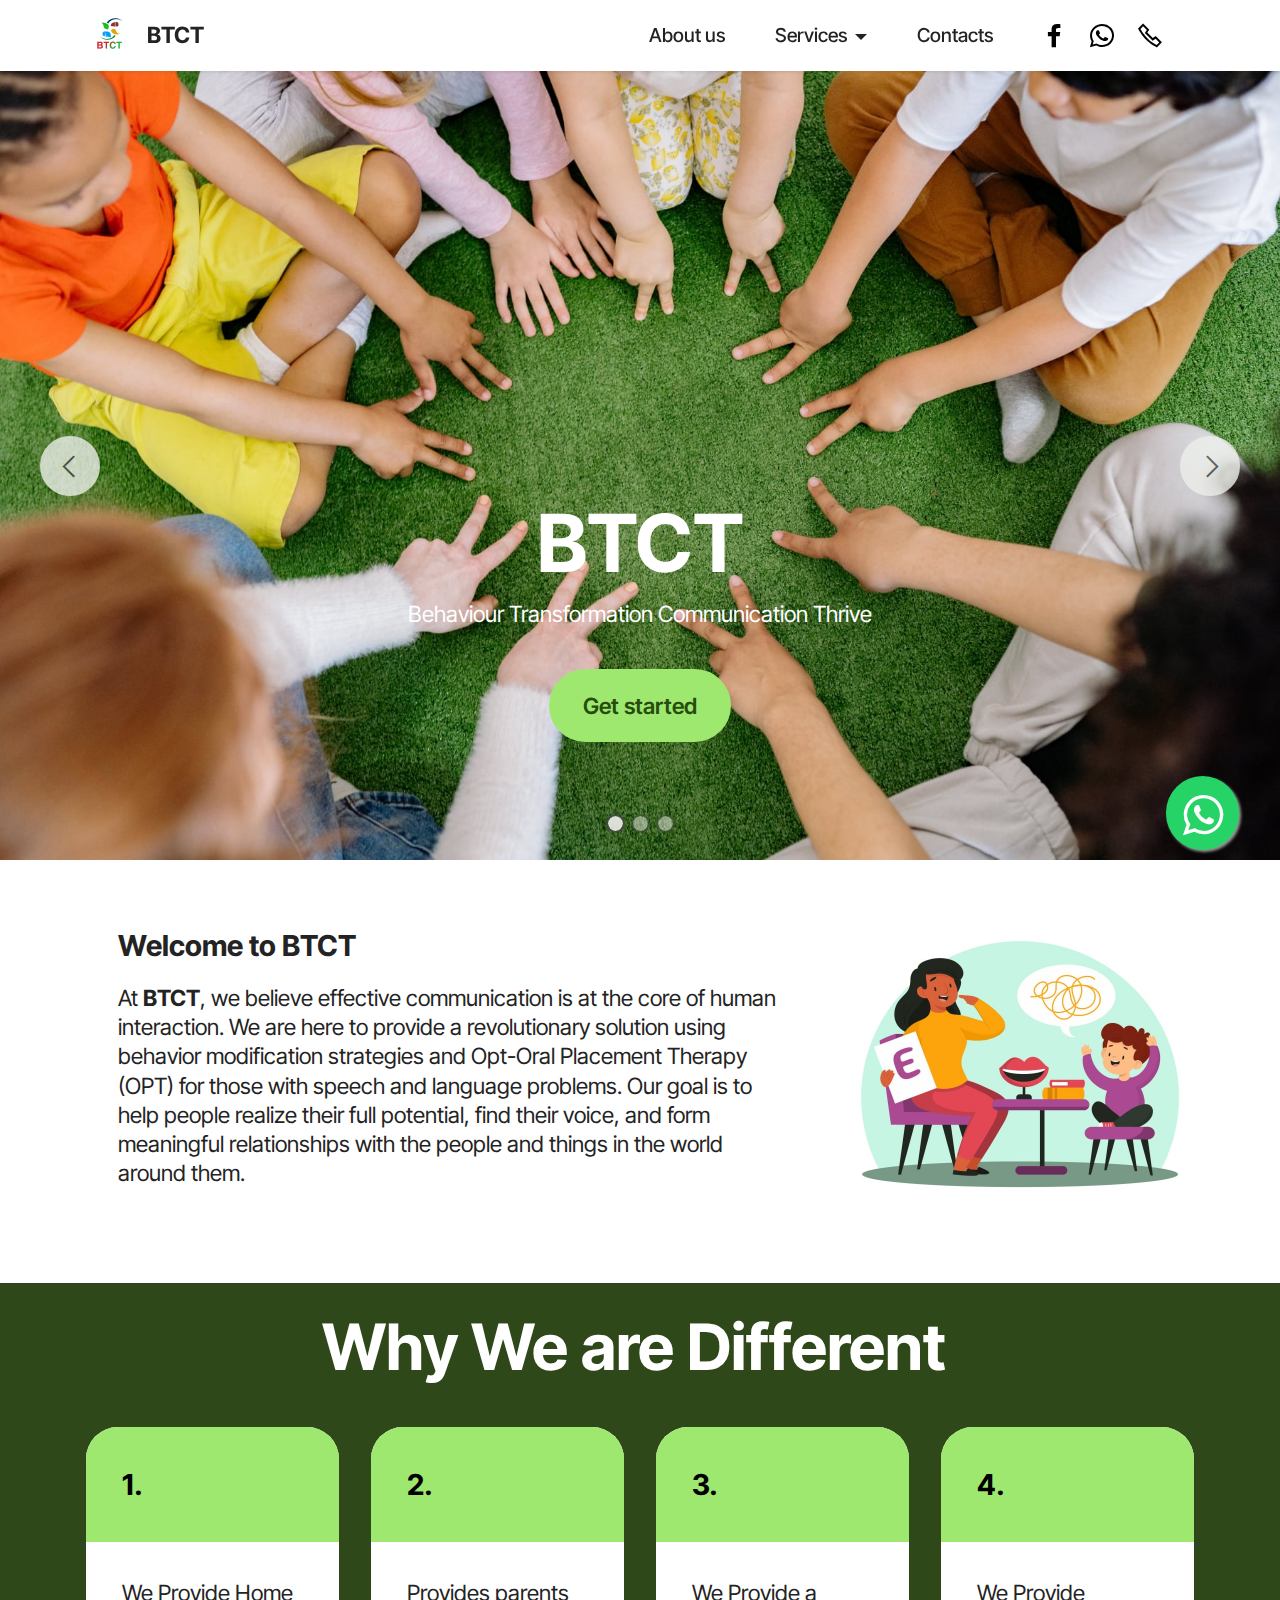
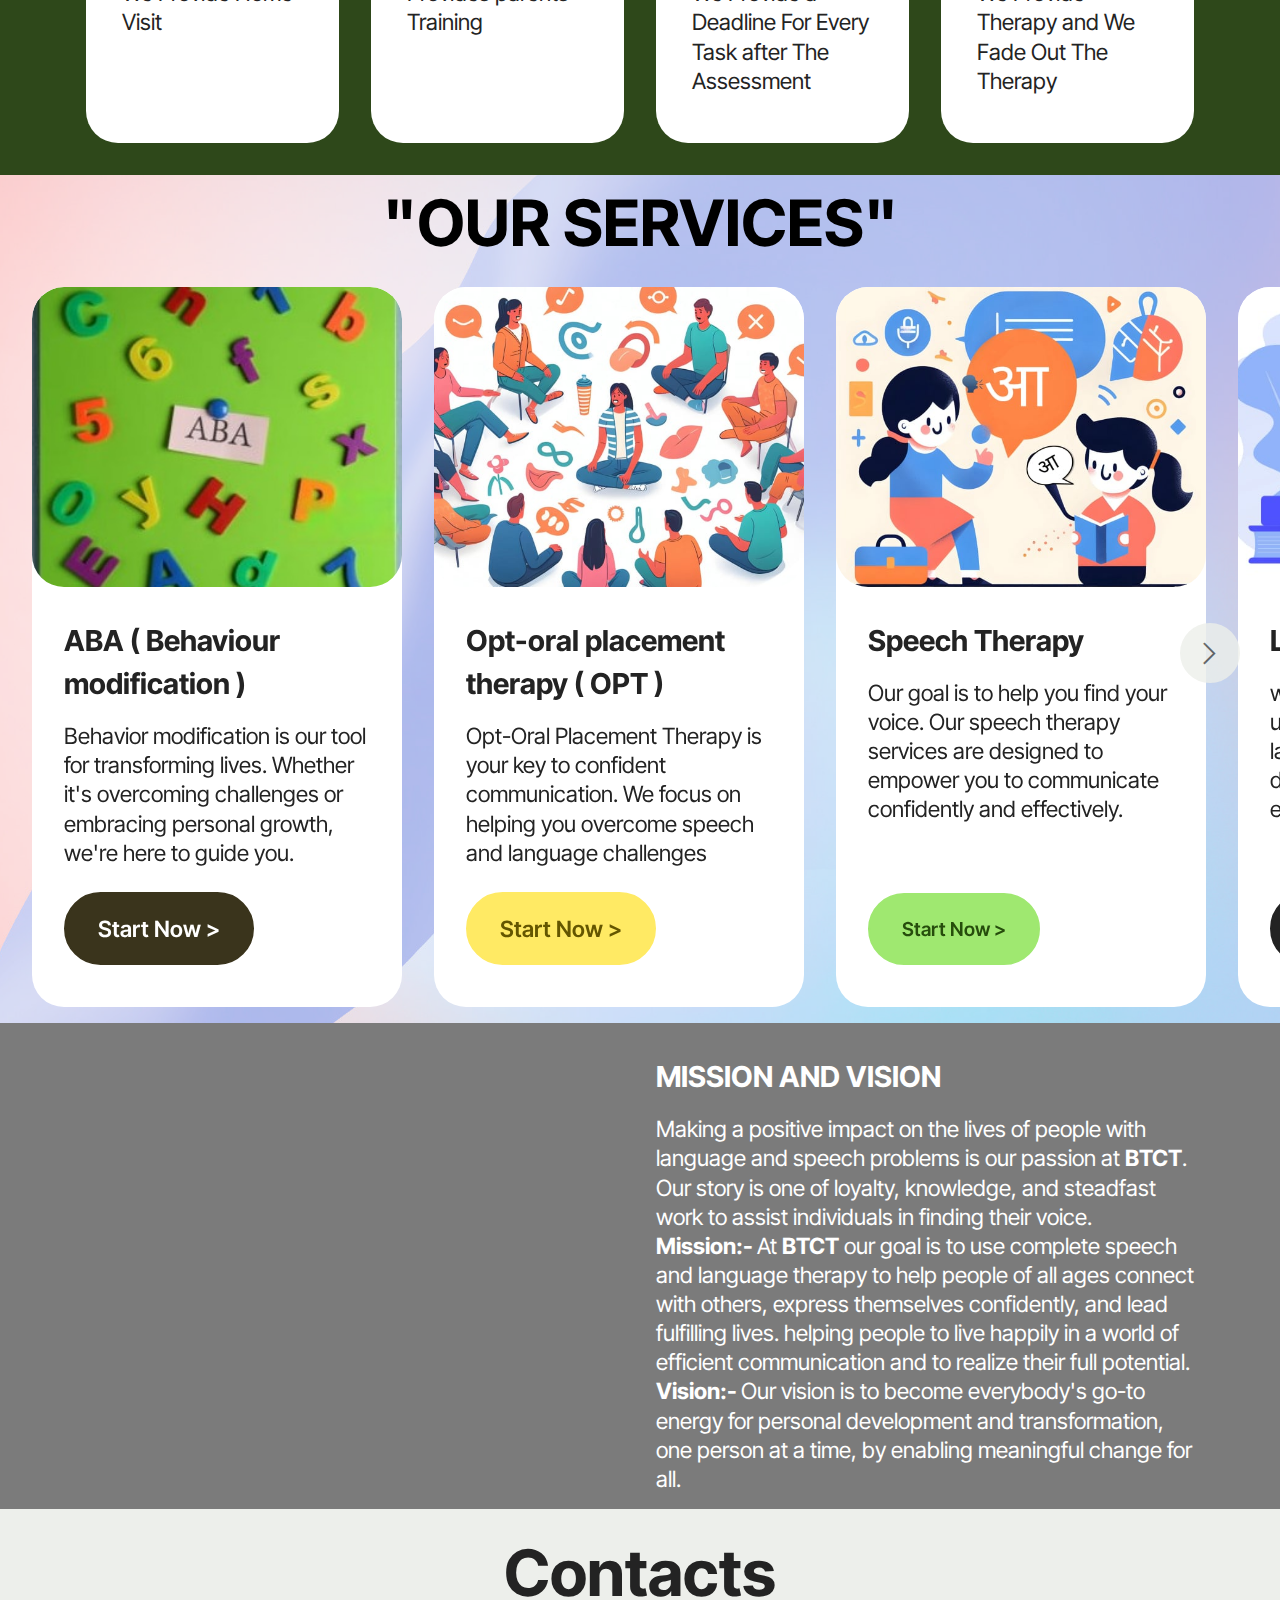
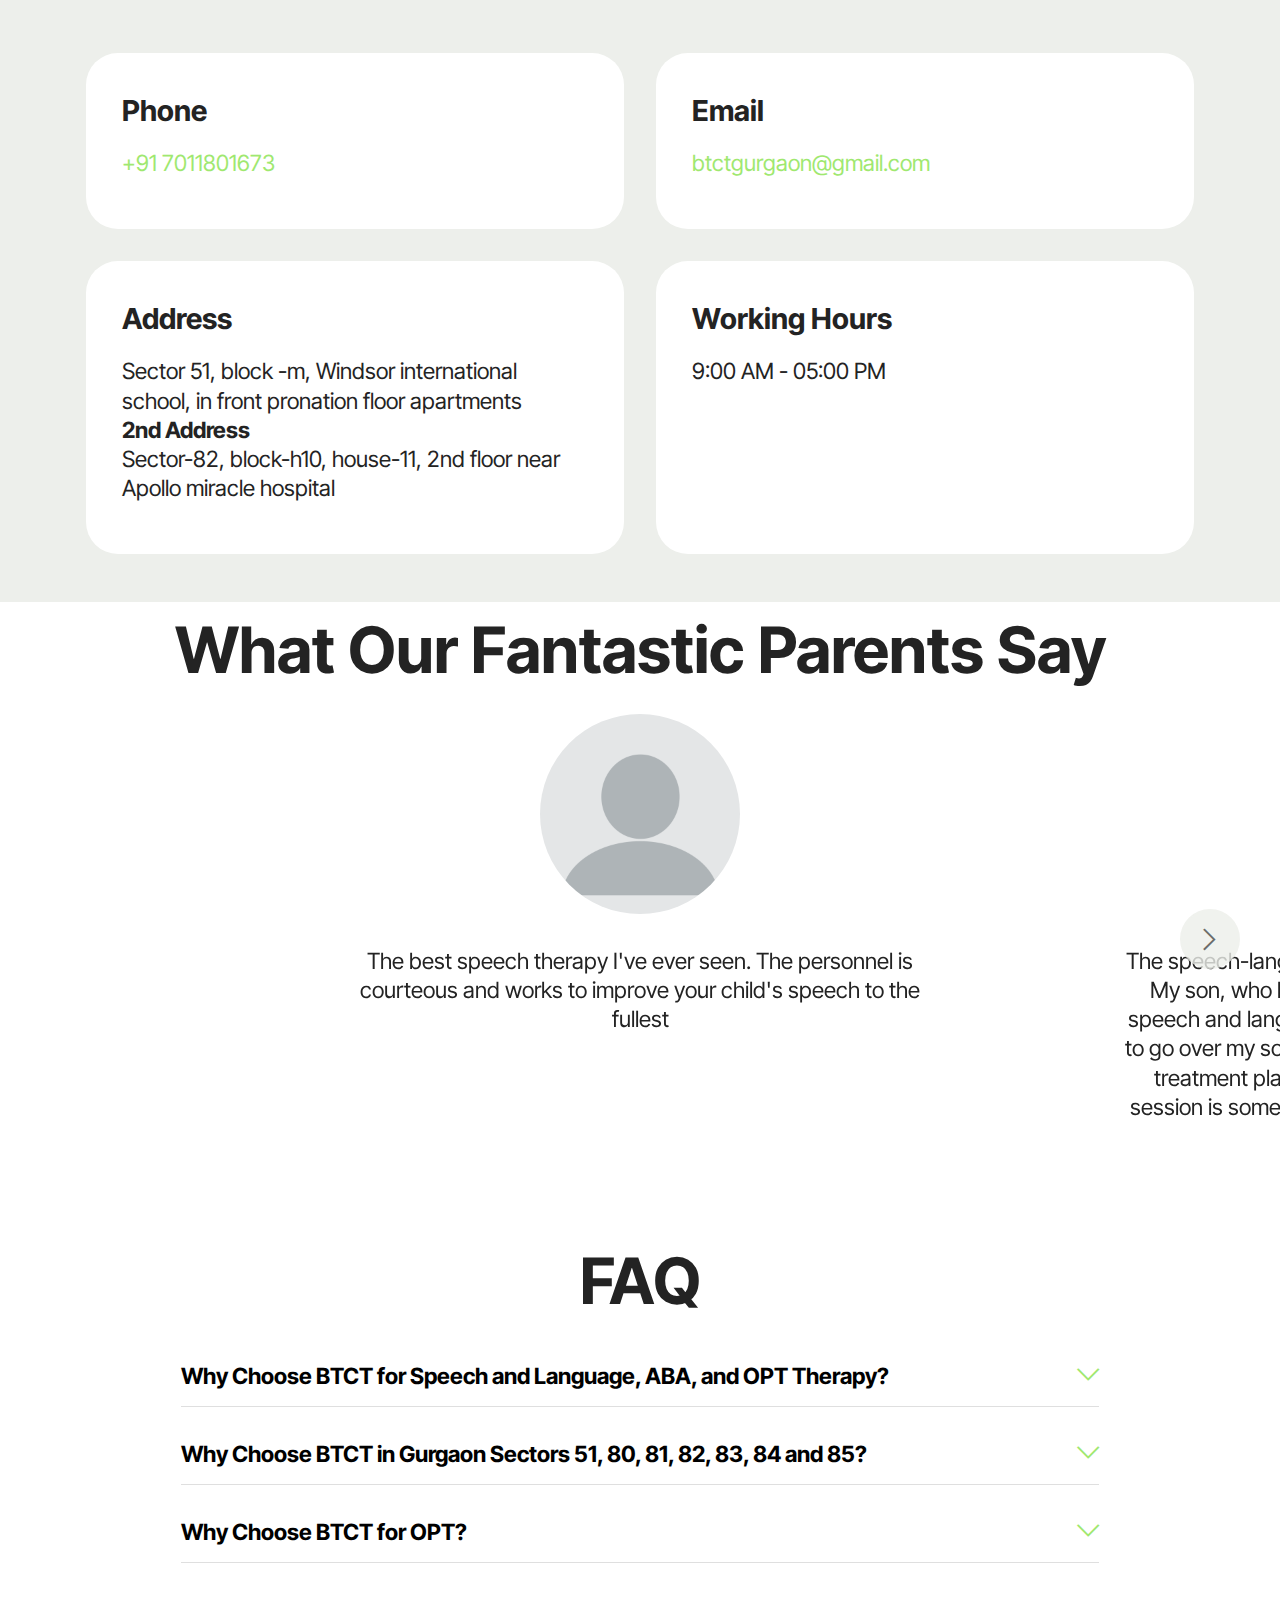
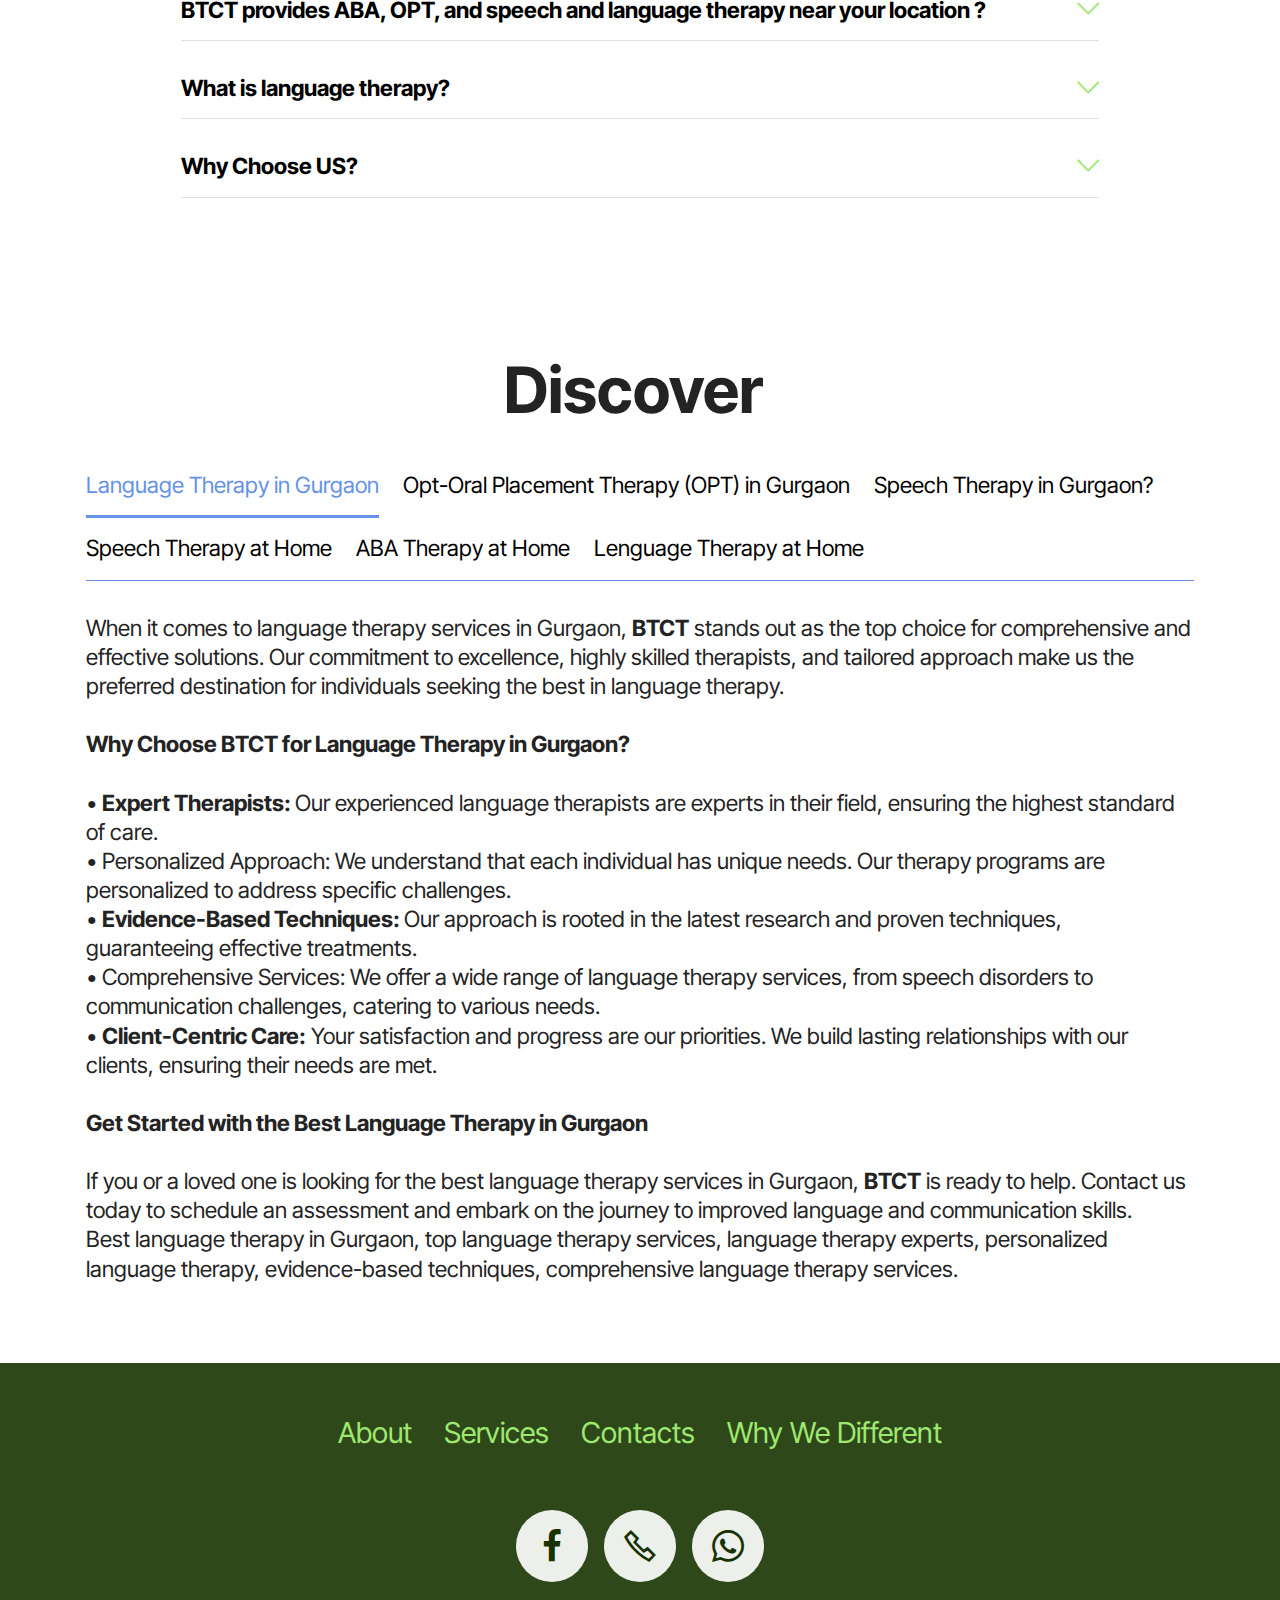
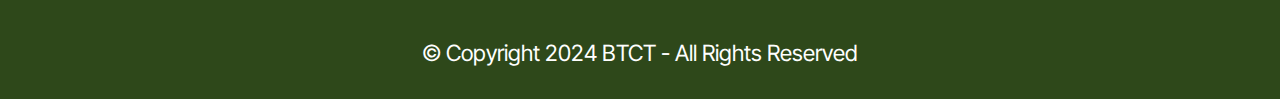
==== commit 8b040d7a: "Add files via upload" ====
--- a/index.html
+++ b/index.html
@@ -30,7 +30,7 @@
 </head>
 <body>
   
-  <section data-bs-version="5.1" class="menu menu3 cid-tUmTSdFquL" once="menu" id="menu3-3">
+  <section data-bs-version="5.1" class="menu menu3 cid-tUmTSdFquL" once="menu" id="BTCT">
     
     <nav class="navbar navbar-dropdown navbar-fixed-top navbar-expand-lg">
         <div class="container">
@@ -75,13 +75,13 @@
     </nav>
 </section>
 
-<section data-bs-version="5.1" class="slider3 cid-tUnk3QFqlS" id="slider03-8">
-    
-    <div class="carousel slide" id="tVgrialm3z" data-ride="carousel" data-bs-ride="carousel" data-interval="5000" data-bs-interval="5000">
+<section data-bs-version="5.1" class="slider3 cid-tUnk3QFqlS" id="BTCT-Behaviour-Transformation-Communication-Thrive">
+    
+    <div class="carousel slide" id="tW4By1skNQ" data-ride="carousel" data-bs-ride="carousel" data-interval="5000" data-bs-interval="5000">
         <ol class="carousel-indicators">
-            <li data-slide-to="0" data-bs-slide-to="0" class="active" data-target="#tVgrialm3z" data-bs-target="#tVgrialm3z"></li>
-            <li data-slide-to="1" data-bs-slide-to="1" data-target="#tVgrialm3z" data-bs-target="#tVgrialm3z"></li>
-            <li data-slide-to="2" data-bs-slide-to="2" data-target="#tVgrialm3z" data-bs-target="#tVgrialm3z"></li>
+            <li data-slide-to="0" data-bs-slide-to="0" class="active" data-target="#tW4By1skNQ" data-bs-target="#tW4By1skNQ"></li>
+            <li data-slide-to="1" data-bs-slide-to="1" data-target="#tW4By1skNQ" data-bs-target="#tW4By1skNQ"></li>
+            <li data-slide-to="2" data-bs-slide-to="2" data-target="#tW4By1skNQ" data-bs-target="#tW4By1skNQ"></li>
         </ol>
         <div class="carousel-inner">
             <div class="carousel-item slider-image item active">
@@ -120,18 +120,18 @@
             </div>
             
         </div>
-        <a class="carousel-control carousel-control-prev" role="button" data-slide="prev" data-bs-slide="prev" href="#tVgrialm3z">
+        <a class="carousel-control carousel-control-prev" role="button" data-slide="prev" data-bs-slide="prev" href="#tW4By1skNQ">
             <span class="mobi-mbri mobi-mbri-arrow-prev" aria-hidden="true"></span>
             <span class="sr-only visually-hidden">Previous</span>
         </a>
-        <a class="carousel-control carousel-control-next" role="button" data-slide="next" data-bs-slide="next" href="#tVgrialm3z">
+        <a class="carousel-control carousel-control-next" role="button" data-slide="next" data-bs-slide="next" href="#tW4By1skNQ">
             <span class="mobi-mbri mobi-mbri-arrow-next" aria-hidden="true"></span>
             <span class="sr-only visually-hidden">Next</span>
         </a>
     </div>
 </section>
 
-<section data-bs-version="5.1" class="image2 cid-tUmWfAfmEw" id="image2-5">
+<section data-bs-version="5.1" class="image2 cid-tUmWfAfmEw" id="Welcome-to-BTCT">
     
 
     
@@ -155,7 +155,7 @@
     </div>
 </section>
 
-<section data-bs-version="5.1" class="pricing1 cid-tUnknrG9HA" id="pricing01-9">
+<section data-bs-version="5.1" class="pricing1 cid-tUnknrG9HA" id="Why-We-are-Different">
   
   
   <div class="container">
@@ -226,7 +226,7 @@
   </div>
 </section>
 
-<section data-bs-version="5.1" class="slider5 mbr-embla cid-tUmZCGsjhU" id="slider5-6">
+<section data-bs-version="5.1" class="slider5 mbr-embla cid-tUmZCGsjhU" id="Our-Services">
     
     <div class="mbr-overlay"></div>
     <div class="position-relative">
@@ -315,7 +315,7 @@
     </div>
 </section>
 
-<section data-bs-version="5.1" class="header7 cid-tUn7J3tamF mbr-parallax-background" id="header7-7">
+<section data-bs-version="5.1" class="header7 cid-tUn7J3tamF mbr-parallax-background" id="Mission-And-Vision">
 
     
 
@@ -334,7 +334,7 @@
     </div>
 </section>
 
-<section data-bs-version="5.1" class="contacts01 cid-tV5b8670cT" id="contacts01-w">
+<section data-bs-version="5.1" class="contacts01 cid-tV5b8670cT" id="contacts">
     
 
     
@@ -357,7 +357,7 @@
                         <h6 class="card-title mbr-fonts-style mb-3 display-5">
                             <strong>Phone</strong>
                         </h6>
-                        <p class="mbr-text mbr-fonts-style display-7"><a href="tel:7011801673" class="text-primary">7011801673</a></p>
+                        <p class="mbr-text mbr-fonts-style display-7"><a href="tel:+917011801673" class="text-primary">+91 7011801673</a></p>
                     </div>
                 </div>
             </div>
@@ -398,7 +398,7 @@
     </div>
 </section>
 
-<section data-bs-version="5.1" class="people5 mbr-embla cid-tVaOBXC7C3" id="people5-1q">
+<section data-bs-version="5.1" class="people5 mbr-embla cid-tVaOBXC7C3" id="What-Our-Fantastic-Parents-Say">
 
     
 
@@ -528,7 +528,7 @@
     </div>
 </section>
 
-<section data-bs-version="5.1" class="content17 cid-tUntlZBAJk" id="content17-b">
+<section data-bs-version="5.1" class="content17 cid-tUntlZBAJk" id="F-and-Q">
 
     
 
@@ -548,45 +548,48 @@
                     <div id="bootstrap-toggle" class="toggle-panel accordionStyles tab-content">
                         <div class="card mb-3">
                             <div class="card-header" role="tab" id="headingOne">
-                                <a role="button" class="collapsed panel-title text-black" data-toggle="collapse" data-bs-toggle="collapse" data-core="" href="#collapse1_8" aria-expanded="false" aria-controls="collapse1">
-                                    <h6 class="panel-title-edit mbr-fonts-style mb-0 display-7"><strong>What is Behavior Modification?</strong></h6>
+                                <a role="button" class="collapsed panel-title text-black" data-toggle="collapse" data-bs-toggle="collapse" data-core="" href="#collapse1_12" aria-expanded="false" aria-controls="collapse1">
+                                    <h6 class="panel-title-edit mbr-fonts-style mb-0 display-7"><strong>Why Choose BTCT for Speech and Language, ABA, and OPT Therapy?</strong></h6>
                                     <span class="sign mbr-iconfont mbri-arrow-down"></span>
                                 </a>
                             </div>
-                            <div id="collapse1_8" class="panel-collapse noScroll collapse" role="tabpanel" aria-labelledby="headingOne">
+                            <div id="collapse1_12" class="panel-collapse noScroll collapse" role="tabpanel" aria-labelledby="headingOne">
                                 <div class="panel-body">
-                                    <p class="mbr-fonts-style panel-text display-7">Behavior modification is a systematic and evidence-based approach to understanding, analyzing, and ultimately changing human behavior. It involves identifying the triggers, reinforcement patterns, and consequences that influence the way we act, and using this understanding to promote positive changes.</p>
+                                    <p class="mbr-fonts-style panel-text display-7">Visit <strong>BTCT</strong> in Gurgaon to Learn About Comprehensive Therapy Solutions.<br><br>Welcome to BTCT, where we specialize in providing a holistic approach to therapy. Our dedicated team offers a range of transformative services, including Speech and Language Therapy, ABA Therapy, and OPT Therapy, all in the comfort of your home in Gurgaon.<br><br><strong>Why Choose BTCT for Speech and Language, ABA, and OPT Therapy:</strong><br><br><strong>1. Integrated Therapeutic Approach :</strong> BTCT takes pride in offering a seamless blend of Speech and Language Therapy, ABA Therapy, and OPT Therapy. This integrated approach allows us to address a wide spectrum of needs, ensuring a comprehensive and effective therapeutic journey.
+<br>
+<br><strong>2. Certified and Compassionate Therapists :</strong> Our team of certified therapists at BTCT is not only highly qualified but also deeply compassionate. We understand the unique challenges individuals face, and our therapists are dedicated to providing personalized care for meaningful progress.<br><br><strong>3. Home-Based Convenience :</strong>&nbsp;Take the stress out of your journey. Our therapy sessions take place in the convenience of your home, providing a comfortable, familiar, positive feeling that creates the best possible learning and development.<br><br><strong>4. Tailored Programs for Individual Progress:</strong> We believe in the power of personalized interventions. BTCT's therapy programs are meticulously crafted to address specific goals, ensuring that individuals make significant and lasting progress.<br><br><strong>5. Family Involvement for Holistic Development : </strong>Families are integral to the therapeutic journey. We actively involve and collaborate with families, providing resources and support to ensure that progress extends beyond the therapy sessions.<br><br>With BTCT, set out on a path of complete therapy. Make an appointment for a consultation with us right now to begin the process of helping your loved ones reach their greatest potential.<strong><br></strong><br></p>
                                 </div>
                             </div>
                         </div>
                         <div class="card mb-3">
                             <div class="card-header" role="tab" id="headingTwo">
-                                <a role="button" class="collapsed panel-title text-black" data-toggle="collapse" data-bs-toggle="collapse" data-core="" href="#collapse2_8" aria-expanded="false" aria-controls="collapse2">
-                                    <h6 class="panel-title-edit mbr-fonts-style mb-0 display-7"><strong>What is Opt-Oral Placement Therapy (OPT)?</strong></h6>
+                                <a role="button" class="collapsed panel-title text-black" data-toggle="collapse" data-bs-toggle="collapse" data-core="" href="#collapse2_12" aria-expanded="false" aria-controls="collapse2">
+                                    <h6 class="panel-title-edit mbr-fonts-style mb-0 display-7"><strong>Why Choose BTCT in Gurgaon Sectors 51, 80, 81, 82, 83, 84 and 85?</strong></h6>
                                     <span class="sign mbr-iconfont mbri-arrow-down"></span>
                                 </a>
 
                             </div>
-                            <div id="collapse2_8" class="panel-collapse noScroll collapse" role="tabpanel" aria-labelledby="headingTwo">
+                            <div id="collapse2_12" class="panel-collapse noScroll collapse" role="tabpanel" aria-labelledby="headingTwo">
                                 <div class="panel-body">
-                                    <p class="mbr-fonts-style panel-text display-7">Opt-oral placement Therapy is a comprehensive therapeutic technique that recognizes the significance of oral musculature, breathing, and articulatory functions in speech production. It was developed to address a wide range of speech and language issues, with a special focus on individuals who may struggle with:<br>
-<br>-Speech sound disorders
-<br>-Articulation and phonological disorders
-<br>-Oral motor difficulties
-<br>-Apraxia of speech
-<br>-Developmental delays
-<br>-Post-surgical or post-injury rehabilitation</p>
+                                    <p class="mbr-fonts-style panel-text display-7"><strong>Welcome to BTCT:</strong> Your Trusted Therapy Partner in Gurgaon Sectors 51, 80, 81, 82, 83, and 84
+<br>At BTCT, we believe in bringing transformative therapy services right to your doorstep. If you're in search of comprehensive and compassionate therapy in Gurgaon, look no further. Providing families and individuals in Sectors 51, 80, 81, 82, 83, 84, and 85 with happiness, we provide several therapies provided to your specific requirements.<br>
+<br>Why Choose BTCT in Gurgaon Sectors 51, 80, 81, 82, 83, 84 and 85<br><br><strong>Diverse Therapeutic Offerings:</strong> BTCT stands out as a center that provides a diverse range of therapies, including Speech and Language Therapy, ABA Therapy, and OPT Therapy. Our holistic approach caters to various needs, ensuring comprehensive care for every individual.<br>
+<br><strong>Certified and Caring Professionals:</strong> At BTCT, our team comprises certified and caring therapists who are dedicated to your well-being. Our professionals are dedicated to creating a positive and supportive experience because we recognize the value of a supportive beneficial environment.<br>
+<br><strong>Convenient Home-Based Services: </strong>We understand that comfort is key to successful therapy. That's why BTCT brings therapy directly to your home in Sectors 51, 80, 81, 82, 83, 84 and 85. Enjoy the convenience of personalized sessions in a familiar setting, eliminating the need for travel.
+<br><strong>Tailored Programs for Lasting Impact:</strong> Whether you're seeking Speech and Language Therapy, ABA Therapy, or OPT Therapy, our programs are tailored to address your specific goals. BTCT focuses on achieving meaningful and lasting progress for every individual.<br>
+<br><strong>Community-Centered Care:</strong> BTCT values community engagement. By serving multiple sectors in Gurgaon, we aim to create a community-centric approach to therapy, fostering connections and support among families in Sectors 51, 80, 81, 82, 83, 84 and 85.<br>
+<br>Embark on a journey of comprehensive and convenient therapy with BTCT. Please make an appointment for a consultation with us right now to get started on the path to your best possible health.</p>
                                 </div>
                             </div>
                         </div>
                         <div class="card mb-3">
                             <div class="card-header" role="tab" id="headingThree">
-                                <a role="button" class="collapsed panel-title text-black" data-toggle="collapse" data-bs-toggle="collapse" data-core="" href="#collapse3_8" aria-expanded="false" aria-controls="collapse3">
+                                <a role="button" class="collapsed panel-title text-black" data-toggle="collapse" data-bs-toggle="collapse" data-core="" href="#collapse3_12" aria-expanded="false" aria-controls="collapse3">
                                     <h6 class="panel-title-edit mbr-fonts-style mb-0 display-7"><strong>Why Choose BTCT for OPT?</strong></h6>
                                     <span class="sign mbr-iconfont mbri-arrow-down"></span>
                                 </a>
                             </div>
-                            <div id="collapse3_8" class="panel-collapse noScroll collapse" role="tabpanel" aria-labelledby="headingThree">
+                            <div id="collapse3_12" class="panel-collapse noScroll collapse" role="tabpanel" aria-labelledby="headingThree">
                                 <div class="panel-body">
                                     <p class="mbr-fonts-style panel-text display-7"><strong>1.&nbsp; Expert Therapists:</strong> Our team consists of highly trained and certified speech and language therapists who specialize in OPT.
 <br><strong>2. Personalized Programs: </strong>We create individualized OPT programs to meet the unique needs of each client.
@@ -598,26 +601,29 @@
                         </div>
                         <div class="card mb-3">
                             <div class="card-header" role="tab" id="headingThree">
-                                <a role="button" class="collapsed panel-title text-black" data-toggle="collapse" data-bs-toggle="collapse" data-core="" href="#collapse4_8" aria-expanded="false" aria-controls="collapse4">
-                                    <h6 class="panel-title-edit mbr-fonts-style mb-0 display-7"><strong>what is speech therapy?</strong></h6>
+                                <a role="button" class="collapsed panel-title text-black" data-toggle="collapse" data-bs-toggle="collapse" data-core="" href="#collapse4_12" aria-expanded="false" aria-controls="collapse4">
+                                    <h6 class="panel-title-edit mbr-fonts-style mb-0 display-7"><strong>BTCT&nbsp;provides ABA, OPT, and speech and language therapy near your location ?</strong></h6>
                                     <span class="sign mbr-iconfont mbri-arrow-down"></span>
                                 </a>
                             </div>
-                            <div id="collapse4_8" class="panel-collapse noScroll collapse" role="tabpanel" aria-labelledby="headingThree">
+                            <div id="collapse4_12" class="panel-collapse noScroll collapse" role="tabpanel" aria-labelledby="headingThree">
                                 <div class="panel-body">
-                                    <p class="mbr-fonts-style panel-text display-7">
-                                       A specific type of therapy called speech therapy aids people in developing better speech, language, and voice abilities. It seeks to improve speech difficulties, language comprehension and thought expression.</p>
+                                    <p class="mbr-fonts-style panel-text display-7">BTCT, offering speech and language, ABA, and OPT therapy near your location Discover a haven of comprehensive therapy solutions right in your vicinity at BTCT. We specialize in Speech and Language, Applied Behavior Analysis (ABA), and Occupational Therapy (OPT), bringing expert care closer to home.<br>
+<br><strong>Our Range of Therapies:</strong><br><strong>
+</strong><br><strong>Speech and Language Therapy:</strong> Empower yourself or your loved ones with our personalized Speech and Language Therapy. Our certified therapists are dedicated to enhancing communication skills for all ages, ensuring effective expression and comprehension.<br>
+<br><strong>ABA Therapy:</strong> Unlock the full potential of positive behavior changes with our Applied Behavior Analysis (ABA) Therapy. At BTCT, our certified ABA therapists create tailored programs to address individual goals, fostering growth and progress.<br>
+<br><strong>OPT Therapy:</strong> Optimize your sensory experiences through our Occupational Therapy (OPT). Our skilled therapists focus on refining fine and gross motor skills, sensory integration, and daily living activities for an improved quality of life.</p>
                                 </div>
                             </div>
                         </div>
                         <div class="card mb-3">
                             <div class="card-header" role="tab" id="headingThree">
-                                <a role="button" class="collapsed panel-title text-black" data-toggle="collapse" data-bs-toggle="collapse" data-core="" href="#collapse5_8" aria-expanded="false" aria-controls="collapse5">
+                                <a role="button" class="collapsed panel-title text-black" data-toggle="collapse" data-bs-toggle="collapse" data-core="" href="#collapse5_12" aria-expanded="false" aria-controls="collapse5">
                                    <h6 class="panel-title-edit mbr-fonts-style mb-0 display-7"><strong>What is language therapy?</strong></h6>
                                         <span class="mbr-iconfont mobi-mbri-arrow-down mobi-mbri"></span>
                                 </a>
                             </div>
-                            <div id="collapse5_8" class="panel-collapse noScroll collapse" role="tabpanel" aria-labelledby="headingThree">
+                            <div id="collapse5_12" class="panel-collapse noScroll collapse" role="tabpanel" aria-labelledby="headingThree">
                                 <div class="panel-body">
                                     <p class="mbr-fonts-style panel-text display-7">
                                        Helping people become more proficient language users and communicators is the aim of language therapy. It concentrates on enhancing speaking, listening, reading, and writing abilities to promote better communication and understanding.</p>
@@ -626,12 +632,12 @@
                         </div>
                         <div class="card mb-3">
                             <div class="card-header" role="tab" id="headingThree">
-                                <a role="button" class="collapsed panel-title text-black" data-toggle="collapse" data-bs-toggle="collapse" data-core="" href="#collapse6_8" aria-expanded="false" aria-controls="collapse6">
+                                <a role="button" class="collapsed panel-title text-black" data-toggle="collapse" data-bs-toggle="collapse" data-core="" href="#collapse6_12" aria-expanded="false" aria-controls="collapse6">
                                     <h6 class="panel-title-edit mbr-fonts-style mb-0 display-7"><strong>Why Choose US?</strong></h6>
                                     <span class="mbr-iconfont mobi-mbri-arrow-down mobi-mbri"></span>
                                 </a>
                             </div>
-                            <div id="collapse6_8" class="panel-collapse noScroll collapse" role="tabpanel" aria-labelledby="headingThree">
+                            <div id="collapse6_12" class="panel-collapse noScroll collapse" role="tabpanel" aria-labelledby="headingThree">
                                 <div class="panel-body">
                                     <p class="mbr-fonts-style panel-text display-7">
                                        Choosing the right therapy name is crucial for clarity and professionalism. BTCT might not be a widely recognized or descriptive name for your therapy practice. Consider selecting a name that conveys the type of therapy you offer, such as "Behaviour Transformation Communication Thrive (BTCT)" or something more descriptive. A name that communicates your services effectively can help clients better understand what you offer and build trust.</p>
@@ -644,7 +650,7 @@
         </div>
 </section>
 
-<section data-bs-version="5.1" class="tabs content18 cid-tVaDm9G5ky" id="tabs1-1o">
+<section data-bs-version="5.1" class="tabs content18 cid-tVaDm9G5ky" id="Best-Therapy-In-Gurgaon">
 
     
 
@@ -660,12 +666,12 @@
         <div class="row justify-content-center mt-4">
             <div class="col-12 col-md-12">
                 <ul class="nav nav-tabs mb-4" role="tablist">
-                    <li class="nav-item first mbr-fonts-style"><a class="nav-link mbr-fonts-style show active display-7" role="tab" data-toggle="tab" data-bs-toggle="tab" href="#tabs1-1o_tab0" aria-selected="true">Best Language Therapy in Gurgaon</a></li>
-                    <li class="nav-item"><a class="nav-link mbr-fonts-style active display-7" role="tab" data-toggle="tab" data-bs-toggle="tab" href="#tabs1-1o_tab1" aria-selected="true">Best Opt-Oral Placement Therapy (OPT) in Gurgaon</a></li>
-                    <li class="nav-item"><a class="nav-link mbr-fonts-style active display-7" role="tab" data-toggle="tab" data-bs-toggle="tab" href="#tabs1-1o_tab2" aria-selected="true">Best Speech Therapy in Gurgaon?</a></li>
-                    
-                    
-                    
+                    <li class="nav-item first mbr-fonts-style"><a class="nav-link mbr-fonts-style show display-7" role="tab" data-toggle="tab" data-bs-toggle="tab" href="#tabs1-1o_tab0" aria-selected="false">Language Therapy in Gurgaon</a></li>
+                    <li class="nav-item"><a class="nav-link mbr-fonts-style active display-7" role="tab" data-toggle="tab" data-bs-toggle="tab" href="#tabs1-1o_tab1" aria-selected="true">Opt-Oral Placement Therapy (OPT) in Gurgaon</a></li>
+                    <li class="nav-item"><a class="nav-link mbr-fonts-style display-7" role="tab" data-toggle="tab" data-bs-toggle="tab" href="#Best-Therapy-In-Gurgaon_tab2" aria-selected="false">Speech Therapy in Gurgaon?</a></li>
+                    <li class="nav-item"><a class="nav-link mbr-fonts-style display-7" role="tab" data-toggle="tab" data-bs-toggle="tab" href="#Best-Therapy-In-Gurgaon_tab3" aria-selected="false">Speech Therapy at Home</a></li>
+                    <li class="nav-item"><a class="nav-link mbr-fonts-style display-7" role="tab" data-toggle="tab" data-bs-toggle="tab" href="#Best-Therapy-In-Gurgaon_tab4" aria-selected="false">ABA Therapy at Home</a></li>
+                    <li class="nav-item"><a class="nav-link mbr-fonts-style active display-7" role="tab" data-toggle="tab" data-bs-toggle="tab" href="#Best-Therapy-In-Gurgaon_tab5" aria-selected="true">Lenguage Therapy at Home</a></li>
                 </ul>
                 <div class="tab-content">
                     <div id="tab1" class="tab-pane in active" role="tabpanel">
@@ -677,7 +683,7 @@
 <br>•	<strong>Evidence-Based Techniques: </strong>Our approach is rooted in the latest research and proven techniques, guaranteeing effective treatments.
 <br>•	Comprehensive Services: We offer a wide range of language therapy services, from speech disorders to communication challenges, catering to various needs.
 <br>•	<strong>Client-Centric Care:</strong> Your satisfaction and progress are our priorities. We build lasting relationships with our clients, ensuring their needs are met.<br><br><strong>
-Get Started with the Best Language Therapy in Gurgaon</strong><br><br>If you or a loved one is looking for the best language therapy services in Gurgaon, BTCT is ready to help. Contact us today to schedule an assessment and embark on the journey to improved language and communication skills.<br>Best language therapy in Gurgaon, top language therapy services, language therapy experts, personalized language therapy, evidence-based techniques, comprehensive language therapy services.<br>
+Get Started with the Best Language Therapy in Gurgaon</strong><br><br>If you or a loved one is looking for the best language therapy services in Gurgaon, <strong>BTCT</strong> is ready to help. Contact us today to schedule an assessment and embark on the journey to improved language and communication skills.<br>Best language therapy in Gurgaon, top language therapy services, language therapy experts, personalized language therapy, evidence-based techniques, comprehensive language therapy services.<br>
                                 </p>
                             </div>
                         </div>
@@ -710,9 +716,50 @@
                             </div>
                         </div>
                     </div>
-                    
-                    
-                    
+                    <div id="tab4" class="tab-pane" role="tabpanel">
+                        <div class="row">
+                            <div class="col-md-12">
+                                <p class="mbr-text mbr-fonts-style display-7">Unlock the Power of Communication with Our Speech Therapy at Home in Gurgaon
+<br>Is your loved one facing challenges in expressing themselves effectively? Our at-home speech therapy services at home for adults in Gurgaon are designed to empower individuals of all ages to communicate with confidence and clarity.<br>
+<br>Why choose our speech therapy services:<br><br><strong>1. Personalized Approach :</strong> Our experienced and certified speech therapists understand that everyone is unique. We tailor our programs to address specific speech and language needs, ensuring a personalized and effective intervention.
+<br><strong>2. Convenience at Your Doorstep :</strong> We bring the expertise to you! Say goodbye to the hassle of commuting. Our professional therapists conduct sessions in the comfort of your home, creating a familiar and relaxed environment for optimal learning.
+<br><strong>3. Comprehensive Assessment : </strong>Before crafting a personalized therapy plan, we conduct a thorough assessment to identify strengths, challenges, and individual goals. This ensures that our interventions are targeted and results-oriented.
+<br><strong>4. Engaging and Interactive Sessions:</strong> Learning should be enjoyable. Our therapists use a variety of interactive and engaging activities to make the sessions not only effective but also enjoyable for our clients.
+<br><strong>5. Family-Centered Support:</strong> We believe in the power of collaboration. Families play a crucial role in the speech therapy journey, and we provide support and resources to ensure that progress extends beyond the therapy sessions.<br>
+<br>With our at-home speech therapy services in Gurgaon, take the first steps towards improving communication and boosting self-assurance. make an appointment for a consultation with us right now to get started on enhancing your loved one's communication skills.</p>
+                            </div>
+                        </div>
+                    </div>
+                    <div id="tab5" class="tab-pane" role="tabpanel">
+                        <div class="row">
+                            <div class="col-md-12">
+                                <p class="mbr-text mbr-fonts-style display-7"><strong>Welcome to BTCT – Your Home for Compassionate ABA Therapy in Gurgaon</strong><br>
+<br>At <strong>BTCT</strong>, we understand that every step in the journey of Applied <strong>Behavior Analysis (ABA) therapy</strong> is crucial. That's why we bring the expertise of <strong>ABA therapy</strong> right to your doorstep in Gurgaon, ensuring a supportive and familiar environment for your loved one's growth.<br>
+<br>Why Choose <strong>BTCT</strong> for ABA Therapy at Home:<br>
+<br><strong>Professional and Personalized Care:</strong> Our certified ABA therapists at BTCT provide professional and personalized care, recognizing the unique needs of each individual. We're committed to fostering positive behavior changes and building essential life skills.<br>
+<br><strong>Home Comfort, Lasting Progress:</strong> Eliminate the stress of travel. Our ABA therapy sessions are conducted in the comfort of your home, creating a secure and familiar space where individuals can thrive and learn at their own pace.<br>
+<br><strong>Tailored Programs for Lasting Impact:</strong> At BTCT, we believe in the power of tailored interventions. Our ABA therapy programs are meticulously designed to address specific goals, ensuring that progress is not only significant but also sustainable.<br>
+<br><strong>Family Involvement for Holistic Growth:</strong> Families are integral to the success of ABA therapy. We actively involve and collaborate with families, providing the necessary support and resources to extend the benefits of therapy beyond the sessions.<br>
+<br><strong>Evidence-Based Practices for Optimal Results:</strong> Stay ahead with BTCT. Our ABA therapy incorporates the latest evidence-based practices, ensuring that our clients receive the most effective and up-to-date interventions available.<br>
+<br>Take your Gurgaon home and start a life-changing journey with ABA therapy from BTCT. Make an appointment for a consultation with us right now to begin the process of helping your loved one reach their greatest potential.</p>
+                            </div>
+                        </div>
+                    </div>
+                    <div id="tab6" class="tab-pane" role="tabpanel">
+                        <div class="row">
+                            <div class="col-md-12">
+                                <p class="mbr-text mbr-fonts-style display-7"><strong>Welcome to BTCT – Your Trusted Partner for In-Home Language Therapy in Gurgaon</strong><br><strong>
+</strong><br>At <strong>BTCT</strong>, we understand the power of effective communication. Our dedicated team is committed to providing comprehensive language therapy services in the comfort of your home in Gurgaon, ensuring that every individual can unlock their full linguistic potential.<br>
+<br>Why Choose <strong>BTCT</strong> for In-Home Language Therapy:<br>
+<br><strong>Personalized Language Intervention:</strong> BTCT takes a personalized approach to language therapy. Our certified therapists work closely with individuals to understand their unique needs, crafting interventions that are tailored for maximum impact.<br>
+<br><strong>Convenience at Your Doorstep:</strong> Say goodbye to the commute. Our language therapy sessions are conducted in the familiar and relaxed environment of your home, minimizing disruptions and maximizing the focus on progress.<br>
+<br><strong>Holistic Communication Development:</strong> We go beyond just addressing speech concerns. BTCT's language therapy focuses on holistic communication development, encompassing verbal and non-verbal aspects to enhance overall expressive and receptive skills.<br>
+<br><strong>Interactive and Engaging Sessions:</strong> Learning is most effective when it's enjoyable. Our therapists use a variety of interactive and engaging activities to make language therapy sessions not only productive but also fun for individuals of all ages.<br>
+<br><strong>Family-Centered Support:</strong> We believe in the strength of family involvement. BTCT actively includes families in the therapy process, providing resources and support to ensure that progress extends seamlessly into daily life.<br>
+<br>With the help of BTCT's in-home language therapy in Gurgaon, set out on a path to better communication abilities and language confidence. Make an appointment for a consultation with us right now to get started on the path to developing powerful communication skills.</p>
+                            </div>
+                        </div>
+                    </div>
                 </div>
             </div>
         </div>
@@ -734,7 +781,7 @@
                   
                   
                   
-                <li class="header-menu-item mbr-fonts-style display-5"><a href="about.html" class="text-primary">About</a></li><li class="header-menu-item mbr-fonts-style display-5"><a href="index.html#slider5-6" class="text-primary">Services</a></li><li class="header-menu-item mbr-fonts-style display-5"><a href="contacts.html" class="text-primary">Contacts</a></li><li class="header-menu-item mbr-fonts-style display-5"><a href="index.html#pricing01-9" class="text-primary">Why We Different</a></li></ul>
+                <li class="header-menu-item mbr-fonts-style display-5"><a href="about.html" class="text-primary">About</a></li><li class="header-menu-item mbr-fonts-style display-5"><a href="index.html#Our-Services" class="text-primary">Services</a></li><li class="header-menu-item mbr-fonts-style display-5"><a href="contacts.html" class="text-primary">Contacts</a></li><li class="header-menu-item mbr-fonts-style display-5"><a href="index.html#Why-We-are-Different" class="text-primary">Why We Different</a></li></ul>
               </div>
 
             <div class="col-12">
@@ -765,8 +812,44 @@
             </div>
         </div>
     </div>
+</section>
+
+<section class="_customHTML cid-tW2GH6CJK0" id="whatsbutton-1r">
+ 
+  
+     
+  <div class="whatapp">
+		<link rel="stylesheet" href="https://maxcdn.bootstrapcdn.com/font-awesome/4.5.0/css/font-awesome.min.css">
+<a class="float" target="_blank" href="https://api.whatsapp.com/send?phone=7011801673&text=Hello!">
+<i class="fa fa-whatsapp my-float"></i>
+</a>
+	</div>
+  
+
+
+
+ <div style="padding:1rem; background-color:#c1c1c1;" class="hidden">
+   <div class="align-center">
+       <h10>
+          <br>
+           <br><br><br><br><br>Whatsapp Button<br><br>Click the "gear" icon to change the layout of the Whatsapp Button. This text will be removed on preview/publish.<br><br>
+
+<svg id="svg" version="1.1" xmlns="http://www.w3.org/2000/svg" xmlns:xlink="http://www.w3.org/1999/xlink" width="150" viewBox="0, 0, 400,383.33333333333337">
+<g id="svgg">
+<path id="path0" d="M37.210 6.152 C 35.603 6.521,34.673 7.586,34.092 9.720 C 33.330 12.516,33.825 95.736,34.612 97.241 C 35.870 99.644,28.382 99.467,134.420 99.600 C 199.138 99.681,231.925 99.852,232.882 100.115 C 235.440 100.816,235.350 101.661,230.295 124.449 C 224.368 151.170,212.070 208.952,209.422 222.521 C 207.800 230.833,207.905 232.790,209.971 232.790 C 211.891 232.790,209.325 235.910,254.122 179.099 C 277.812 149.054,289.953 133.596,295.689 126.174 C 297.890 123.327,306.521 112.368,314.870 101.822 C 367.957 34.759,386.363 11.054,386.765 9.224 C 387.073 7.820,386.446 6.596,385.169 6.111 C 383.972 5.656,39.193 5.697,37.210 6.152 M382.917 8.569 C 384.519 9.741,380.855 14.580,323.489 87.057 C 313.389 99.818,299.260 117.766,292.092 126.942 C 279.051 143.636,265.977 160.258,245.456 186.236 C 239.439 193.853,229.856 206.001,224.162 213.231 C 210.292 230.840,210.188 230.897,212.490 219.587 C 217.028 197.295,227.371 148.754,232.598 125.216 C 237.896 101.359,238.065 99.524,235.099 97.991 C 234.120 97.484,228.193 97.405,188.034 97.358 C 75.294 97.227,37.576 96.911,36.978 96.092 C 36.161 94.974,36.161 10.490,36.978 9.373 C 37.513 8.642,38.883 8.626,116.843 8.435 C 301.952 7.984,382.171 8.024,382.917 8.569 M81.622 108.821 C 107.636 108.875,150.091 108.875,175.966 108.821 C 201.840 108.766,180.556 108.722,128.667 108.722 C 76.779 108.722,55.608 108.766,81.622 108.821 M177.885 157.718 C 177.182 158.404,174.020 162.244,170.860 166.251 C 167.700 170.259,164.939 173.732,164.724 173.970 C 164.509 174.207,161.918 177.468,158.965 181.217 C 156.012 184.965,150.834 191.512,147.459 195.767 C 144.084 200.021,139.856 205.359,138.063 207.629 C 129.342 218.668,112.627 239.779,108.533 244.926 C 107.162 246.650,103.624 251.125,100.671 254.870 C 97.718 258.615,93.156 264.369,90.533 267.657 C 87.910 270.944,79.126 282.263,71.012 292.809 C 62.899 303.356,50.820 318.802,44.170 327.133 C 28.112 347.253,23.297 353.336,21.093 356.284 C 20.566 356.990,18.921 359.133,17.439 361.046 C 6.762 374.827,3.520 379.694,4.240 380.859 C 4.652 381.526,352.012 381.883,353.760 381.218 L 354.749 380.843 354.547 336.442 C 354.330 288.424,354.421 291.066,352.956 290.282 C 351.831 289.680,309.260 289.563,226.846 289.934 C 183.386 290.130,157.086 289.826,155.238 289.106 C 153.350 288.370,153.375 288.079,156.655 272.483 C 157.410 268.897,158.183 265.187,158.374 264.238 C 159.208 260.094,161.885 247.419,162.221 246.021 C 162.651 244.231,164.430 235.954,166.258 227.229 C 166.966 223.854,167.895 219.453,168.324 217.450 C 168.753 215.446,169.619 211.390,170.249 208.437 C 170.879 205.484,171.843 200.997,172.391 198.466 C 172.938 195.935,173.542 193.087,173.734 192.138 C 173.925 191.189,174.694 187.478,175.444 183.893 C 181.253 156.107,181.424 154.270,177.885 157.718 M334.899 284.838 C 335.479 284.926,336.429 284.926,337.009 284.838 C 337.589 284.751,337.114 284.679,335.954 284.679 C 334.794 284.679,334.319 284.751,334.899 284.838 " stroke="none" fill="#b3b3b3" fill-rule="evenodd">
+</path>
+<path id="path1" d="M116.843 8.435 C 38.883 8.626,37.513 8.642,36.978 9.373 C 36.161 10.490,36.161 94.974,36.978 96.092 C 37.576 96.911,75.294 97.227,188.034 97.358 C 228.193 97.405,234.120 97.484,235.099 97.991 C 238.065 99.524,237.896 101.359,232.598 125.216 C 227.371 148.754,217.028 197.295,212.490 219.587 C 210.188 230.897,210.292 230.840,224.162 213.231 C 229.856 206.001,239.439 193.853,245.456 186.236 C 265.977 160.258,279.051 143.636,292.092 126.942 C 299.260 117.766,313.389 99.818,323.489 87.057 C 380.855 14.580,384.519 9.741,382.917 8.569 C 382.171 8.024,301.952 7.984,116.843 8.435 " stroke="none" fill="#4c4c4c" fill-rule="evenodd">
+</path>
+<path id="path2" d="M24.582 1.208 C 24.285 2.061,24.165 16.987,24.175 52.119 C 24.189 104.381,24.198 104.667,25.856 107.198 C 27.312 109.419,21.600 109.300,126.819 109.300 C 187.817 109.300,223.202 109.435,223.202 109.666 C 223.202 109.868,221.385 118.791,219.165 129.496 C 216.944 140.200,215.208 149.171,215.308 149.431 C 215.408 149.690,215.358 149.957,215.197 150.023 C 214.865 150.160,213.651 155.819,204.600 199.407 C 201.952 212.158,199.872 222.815,199.977 223.088 C 200.082 223.362,199.980 223.586,199.752 223.586 C 199.516 223.586,199.414 223.996,199.516 224.531 C 199.615 225.051,199.582 225.526,199.442 225.586 C 199.151 225.710,198.557 228.337,196.119 240.268 C 195.171 244.909,194.060 250.029,193.650 251.646 C 191.455 260.308,193.965 264.453,200.009 262.145 C 201.966 261.398,201.889 261.486,213.429 246.788 C 220.801 237.399,226.824 229.751,236.050 218.064 C 240.748 212.113,252.094 197.659,269.799 175.072 C 275.255 168.111,284.303 156.570,289.907 149.425 C 295.511 142.279,303.979 131.474,308.725 125.414 C 321.361 109.277,325.827 103.583,336.629 89.833 C 342.331 82.576,346.237 77.280,346.078 77.022 C 345.919 76.764,345.976 76.688,346.216 76.836 C 346.447 76.979,347.760 75.626,349.227 73.732 C 350.658 71.885,353.101 68.781,354.656 66.833 C 356.329 64.739,357.370 63.109,357.206 62.843 C 357.041 62.576,357.094 62.496,357.336 62.646 C 357.872 62.977,368.666 49.199,368.315 48.632 C 368.164 48.388,368.223 48.310,368.450 48.451 C 368.674 48.589,373.706 42.505,379.897 34.608 C 385.973 26.858,392.261 18.965,393.871 17.066 C 395.480 15.168,397.517 12.693,398.398 11.567 L 400.000 9.519 400.000 4.759 L 400.000 0.000 212.502 0.000 L 25.003 0.000 24.582 1.208 M385.169 6.111 C 386.446 6.596,387.073 7.820,386.765 9.224 C 386.363 11.054,367.957 34.759,314.870 101.822 C 306.521 112.368,297.890 123.327,295.689 126.174 C 289.953 133.596,277.812 149.054,254.122 179.099 C 209.325 235.910,211.891 232.790,209.971 232.790 C 207.905 232.790,207.800 230.833,209.422 222.521 C 212.070 208.952,224.368 151.170,230.295 124.449 C 235.350 101.661,235.440 100.816,232.882 100.115 C 231.925 99.852,199.138 99.681,134.420 99.600 C 28.382 99.467,35.870 99.644,34.612 97.241 C 33.825 95.736,33.330 12.516,34.092 9.720 C 34.673 7.586,35.603 6.521,37.210 6.152 C 39.193 5.697,383.972 5.656,385.169 6.111 M175.966 108.821 C 150.091 108.875,107.636 108.875,81.622 108.821 C 55.608 108.766,76.779 108.722,128.667 108.722 C 180.556 108.722,201.840 108.766,175.966 108.821 M180.735 144.991 C 179.413 145.394,178.766 146.116,171.634 155.164 C 166.035 162.266,160.321 169.481,152.304 179.573 C 148.329 184.577,145.792 188.088,145.958 188.357 C 146.118 188.615,146.070 188.703,145.844 188.563 C 145.295 188.224,144.060 189.684,144.413 190.256 C 144.585 190.533,144.541 190.624,144.307 190.478 C 143.770 190.147,136.792 198.920,137.142 199.485 C 137.301 199.742,137.247 199.823,137.013 199.678 C 136.474 199.345,127.972 210.042,128.323 210.610 C 128.476 210.857,128.426 210.944,128.208 210.810 C 127.996 210.679,125.945 212.939,123.650 215.832 C 121.355 218.726,116.830 224.412,113.595 228.469 C 110.061 232.902,107.824 236.025,107.991 236.295 C 108.151 236.554,108.103 236.641,107.877 236.502 C 107.327 236.162,106.092 237.623,106.445 238.194 C 106.613 238.465,106.574 238.562,106.354 238.426 C 106.145 238.297,104.765 239.694,103.288 241.531 C 96.608 249.837,76.645 275.196,70.771 282.838 C 67.204 287.478,62.325 293.824,59.929 296.939 C 57.436 300.180,55.688 302.790,55.842 303.039 C 55.996 303.289,55.941 303.369,55.712 303.227 C 55.170 302.893,54.322 303.975,54.676 304.549 C 54.843 304.818,54.798 304.908,54.569 304.766 C 54.020 304.427,52.785 305.888,53.138 306.459 C 53.307 306.733,53.266 306.827,53.039 306.686 C 52.524 306.368,45.925 314.778,46.261 315.323 C 46.416 315.573,46.348 315.638,46.095 315.482 C 45.595 315.173,22.023 344.549,22.104 345.380 C 22.133 345.675,22.027 345.837,21.868 345.738 C 21.392 345.444,20.226 346.987,20.539 347.494 C 20.712 347.773,20.668 347.862,20.431 347.716 C 20.071 347.493,14.984 353.821,7.143 364.244 C 5.466 366.473,4.298 368.371,4.451 368.618 C 4.610 368.875,4.551 368.949,4.308 368.799 C 4.071 368.653,3.080 369.715,1.982 371.294 L 0.069 374.044 0.025 378.776 L -0.020 383.509 180.335 383.509 L 360.690 383.509 360.580 337.776 C 360.460 288.005,360.498 288.865,358.312 286.446 C 355.732 283.591,359.250 283.754,301.092 283.791 C 272.531 283.809,249.028 283.908,248.862 284.010 C 247.895 284.608,161.482 283.949,160.872 283.340 C 160.729 283.196,161.071 280.888,161.632 278.211 C 162.193 275.534,162.558 273.098,162.443 272.798 C 162.327 272.497,162.365 272.333,162.526 272.433 C 162.687 272.532,163.297 270.255,163.881 267.371 C 164.465 264.488,167.099 252.044,169.734 239.719 C 172.369 227.393,174.442 217.093,174.340 216.829 C 174.239 216.565,174.296 216.294,174.468 216.228 C 174.932 216.048,176.895 206.412,176.573 205.891 C 176.400 205.611,176.462 205.545,176.738 205.716 C 177.004 205.880,177.181 205.740,177.181 205.367 C 177.181 205.025,178.123 200.312,179.274 194.894 C 183.691 174.105,185.667 164.276,185.737 162.744 C 185.777 161.869,185.963 161.247,186.149 161.360 C 186.336 161.474,186.409 161.024,186.312 160.361 C 186.214 159.699,186.256 159.156,186.405 159.156 C 186.650 159.156,187.185 156.010,187.710 151.486 C 188.291 146.478,185.225 143.623,180.735 144.991 M180.249 158.438 C 180.249 160.249,178.966 167.046,175.444 183.893 C 174.694 187.478,173.925 191.189,173.734 192.138 C 173.542 193.087,172.938 195.935,172.391 198.466 C 171.843 200.997,170.879 205.484,170.249 208.437 C 169.619 211.390,168.753 215.446,168.324 217.450 C 167.895 219.453,166.966 223.854,166.258 227.229 C 164.430 235.954,162.651 244.231,162.221 246.021 C 161.885 247.419,159.208 260.094,158.374 264.238 C 158.183 265.187,157.410 268.897,156.655 272.483 C 153.375 288.079,153.350 288.370,155.238 289.106 C 157.086 289.826,183.386 290.130,226.846 289.934 C 309.260 289.563,351.831 289.680,352.956 290.282 C 354.421 291.066,354.330 288.424,354.547 336.442 L 354.749 380.843 353.760 381.218 C 352.012 381.883,4.652 381.526,4.240 380.859 C 3.520 379.694,6.762 374.827,17.439 361.046 C 18.921 359.133,20.566 356.990,21.093 356.284 C 23.297 353.336,28.112 347.253,44.170 327.133 C 50.820 318.802,62.899 303.356,71.012 292.809 C 79.126 282.263,87.910 270.944,90.533 267.657 C 93.156 264.369,97.718 258.615,100.671 254.870 C 103.624 251.125,107.162 246.650,108.533 244.926 C 112.627 239.779,129.342 218.668,138.063 207.629 C 139.856 205.359,144.084 200.021,147.459 195.767 C 150.834 191.512,156.012 184.965,158.965 181.217 C 161.918 177.468,164.509 174.207,164.724 173.970 C 164.939 173.732,167.700 170.259,170.860 166.251 C 179.198 155.678,180.249 154.803,180.249 158.438 M337.009 284.838 C 336.429 284.926,335.479 284.926,334.899 284.838 C 334.319 284.751,334.794 284.679,335.954 284.679 C 337.114 284.679,337.589 284.751,337.009 284.838" stroke="none" fill="#fafafa" fill-rule="evenodd">
+</path>
+    </g>
+           </svg>
+           <br><br><br>
+       </h10>				
+    </div>
+  </div>  
 </section><section><a href="https://mobiri.se"></a><a href="https://mobiri.se"></a></section><script src="assets/bootstrap/js/bootstrap.bundle.min.js"></script>  <script src="assets/parallax/jarallax.js"></script>  <script src="assets/smoothscroll/smooth-scroll.js"></script>  <script src="assets/ytplayer/index.js"></script>  <script src="assets/dropdown/js/navbar-dropdown.js"></script>  <script src="assets/embla/embla.min.js"></script>  <script src="assets/embla/script.js"></script>  <script src="assets/mbr-switch-arrow/mbr-switch-arrow.js"></script>  <script src="assets/mbr-tabs/mbr-tabs.js"></script>  <script src="assets/theme/js/script.js"></script>  
   
   
 </body>
-</html>
+</html>--- a/assets/mobirise/css/mbr-additional.css
+++ b/assets/mobirise/css/mbr-additional.css
@@ -1865,6 +1865,35 @@
 .cid-tV5dnjKCgK .mbr-section-title {
   color: #ffffff;
 }
+.cid-tW2GH6CJK0 .float {
+  position: fixed;
+  width: 73px;
+  height: 74px;
+  bottom: 50px;
+  right: 41px;
+  background-color: #25d366;
+  color: #ffffff;
+  border-radius: 75px;
+  text-align: center;
+  font-size: 47px;
+  box-shadow: 2px 2px 3px #999;
+  z-index: 100;
+}
+.cid-tW2GH6CJK0 .my-float {
+  margin-top: 16px;
+}
+.cid-tW2GH6CJK0 P {
+  color: #232323;
+}
+.cid-tW2GH6CJK0 DIV {
+  color: #ffffff;
+}
+.cid-tW2GH6CJK0 H10 {
+  color: #767676;
+}
+.cid-tW2GH6CJK0 .hidden {
+  display: none;
+}
 .cid-tUmTSdFquL {
   z-index: 1000;
   width: 100%;
@@ -2276,7 +2305,7 @@
 }
 .cid-tUt7sRrZtC .card-title,
 .cid-tUt7sRrZtC .card-box {
-  text-align: center;
+  text-align: left;
   color: #000000;
 }
 .cid-tUt7sRrZtC .mbr-section-subtitle {
@@ -2901,7 +2930,7 @@
 }
 .cid-tUtcwzQi3Z .card-title,
 .cid-tUtcwzQi3Z .card-box {
-  text-align: center;
+  text-align: left;
   color: #000000;
 }
 .cid-tUtcwzQi3Z .mbr-section-subtitle {
@@ -3526,11 +3555,106 @@
 }
 .cid-tUtfzMqE2x .card-title,
 .cid-tUtfzMqE2x .card-box {
-  text-align: center;
+  text-align: left;
   color: #000000;
 }
 .cid-tUtfzMqE2x .mbr-section-subtitle {
   text-align: left;
+}
+.cid-tW4Azn6rOH {
+  padding-top: 2rem;
+  padding-bottom: 0rem;
+  background-color: #2e481a;
+}
+.cid-tW4Azn6rOH .item-mb {
+  margin-bottom: 2rem;
+}
+@media (max-width: 767px) {
+  .cid-tW4Azn6rOH .item-mb {
+    margin-bottom: 1rem;
+  }
+}
+.cid-tW4Azn6rOH .item-head {
+  background: #9fe870;
+  padding: 2.25rem;
+}
+@media (max-width: 767px) {
+  .cid-tW4Azn6rOH .item-head {
+    padding: 2rem 1.5rem;
+    margin-bottom: 2rem;
+  }
+}
+.cid-tW4Azn6rOH .item-content {
+  padding: 2.25rem 2.25rem 0;
+  background: #ffffff;
+}
+@media (max-width: 767px) {
+  .cid-tW4Azn6rOH .item-content {
+    padding: 0rem 1.5rem;
+  }
+}
+.cid-tW4Azn6rOH .item-wrapper {
+  border-radius: 2rem;
+  overflow: hidden;
+  margin-bottom: 2rem;
+  background: #ffffff;
+  padding: 0rem;
+  height: 100%;
+  display: flex;
+  flex-flow: column nowrap;
+}
+@media (max-width: 767px) {
+  .cid-tW4Azn6rOH .item-wrapper {
+    margin-bottom: 1rem;
+  }
+}
+@media (min-width: 992px) {
+  .cid-tW4Azn6rOH .item-wrapper .item-footer {
+    padding: 0 2rem 3rem;
+  }
+}
+.cid-tW4Azn6rOH .btn {
+  width: -webkit-fill-available;
+}
+.cid-tW4Azn6rOH .item:focus,
+.cid-tW4Azn6rOH span:focus {
+  outline: none;
+}
+.cid-tW4Azn6rOH .mbr-section-btn {
+  margin-top: auto !important;
+  padding: 2rem 2rem 0;
+}
+@media (max-width: 991px) {
+  .cid-tW4Azn6rOH .mbr-section-btn {
+    padding: 0rem 2.25rem 2rem;
+  }
+}
+@media (max-width: 767px) {
+  .cid-tW4Azn6rOH .mbr-section-btn {
+    padding: 0rem 1.5rem;
+    margin-bottom: 2rem;
+  }
+}
+.cid-tW4Azn6rOH .mbr-section-title {
+  color: #ffffff;
+}
+.cid-tW4Azn6rOH .mbr-section-subtitle {
+  color: #ffffff;
+}
+.cid-tW4Azn6rOH .mbr-text,
+.cid-tW4Azn6rOH .mbr-section-btn {
+  text-align: left;
+}
+.cid-tW4Azn6rOH .item-title {
+  text-align: left;
+  color: #000000;
+}
+.cid-tW4Azn6rOH .item-subtitle {
+  text-align: left;
+  color: #000000;
+}
+.cid-tW4Azn6rOH .content-head {
+  max-width: 800px;
 }
 .cid-tV5cBpdzQt {
   padding-top: 2rem;
@@ -4056,7 +4180,7 @@
 }
 .cid-tUtjQqjMLy .card-title,
 .cid-tUtjQqjMLy .card-box {
-  text-align: center;
+  text-align: left;
   color: #000000;
 }
 .cid-tUtjQqjMLy .mbr-section-subtitle {
@@ -6510,39 +6634,39 @@
   text-align: left;
   color: #000000;
 }
-.cid-tVawe0yXjs {
+.cid-tW4zm2Rkz6 {
   padding-top: 2rem;
   padding-bottom: 0rem;
   background-color: #2e481a;
 }
-.cid-tVawe0yXjs .item-mb {
+.cid-tW4zm2Rkz6 .item-mb {
   margin-bottom: 2rem;
 }
 @media (max-width: 767px) {
-  .cid-tVawe0yXjs .item-mb {
+  .cid-tW4zm2Rkz6 .item-mb {
     margin-bottom: 1rem;
   }
 }
-.cid-tVawe0yXjs .item-head {
+.cid-tW4zm2Rkz6 .item-head {
   background: #9fe870;
   padding: 2.25rem;
 }
 @media (max-width: 767px) {
-  .cid-tVawe0yXjs .item-head {
+  .cid-tW4zm2Rkz6 .item-head {
     padding: 2rem 1.5rem;
     margin-bottom: 2rem;
   }
 }
-.cid-tVawe0yXjs .item-content {
+.cid-tW4zm2Rkz6 .item-content {
   padding: 2.25rem 2.25rem 0;
   background: #ffffff;
 }
 @media (max-width: 767px) {
-  .cid-tVawe0yXjs .item-content {
+  .cid-tW4zm2Rkz6 .item-content {
     padding: 0rem 1.5rem;
   }
 }
-.cid-tVawe0yXjs .item-wrapper {
+.cid-tW4zm2Rkz6 .item-wrapper {
   border-radius: 2rem;
   overflow: hidden;
   margin-bottom: 2rem;
@@ -6553,67 +6677,67 @@
   flex-flow: column nowrap;
 }
 @media (max-width: 767px) {
-  .cid-tVawe0yXjs .item-wrapper {
+  .cid-tW4zm2Rkz6 .item-wrapper {
     margin-bottom: 1rem;
   }
 }
 @media (min-width: 992px) {
-  .cid-tVawe0yXjs .item-wrapper .item-footer {
+  .cid-tW4zm2Rkz6 .item-wrapper .item-footer {
     padding: 0 2rem 3rem;
   }
 }
-.cid-tVawe0yXjs .btn {
+.cid-tW4zm2Rkz6 .btn {
   width: -webkit-fill-available;
 }
-.cid-tVawe0yXjs .item:focus,
-.cid-tVawe0yXjs span:focus {
+.cid-tW4zm2Rkz6 .item:focus,
+.cid-tW4zm2Rkz6 span:focus {
   outline: none;
 }
-.cid-tVawe0yXjs .mbr-section-btn {
+.cid-tW4zm2Rkz6 .mbr-section-btn {
   margin-top: auto !important;
   padding: 2rem 2rem 0;
 }
 @media (max-width: 991px) {
-  .cid-tVawe0yXjs .mbr-section-btn {
+  .cid-tW4zm2Rkz6 .mbr-section-btn {
     padding: 0rem 2.25rem 2rem;
   }
 }
 @media (max-width: 767px) {
-  .cid-tVawe0yXjs .mbr-section-btn {
+  .cid-tW4zm2Rkz6 .mbr-section-btn {
     padding: 0rem 1.5rem;
     margin-bottom: 2rem;
   }
 }
-.cid-tVawe0yXjs .mbr-section-title {
+.cid-tW4zm2Rkz6 .mbr-section-title {
   color: #ffffff;
 }
-.cid-tVawe0yXjs .mbr-section-subtitle {
+.cid-tW4zm2Rkz6 .mbr-section-subtitle {
   color: #ffffff;
 }
-.cid-tVawe0yXjs .mbr-text,
-.cid-tVawe0yXjs .mbr-section-btn {
+.cid-tW4zm2Rkz6 .mbr-text,
+.cid-tW4zm2Rkz6 .mbr-section-btn {
   text-align: left;
 }
-.cid-tVawe0yXjs .item-title {
+.cid-tW4zm2Rkz6 .item-title {
   text-align: left;
   color: #000000;
 }
-.cid-tVawe0yXjs .item-subtitle {
+.cid-tW4zm2Rkz6 .item-subtitle {
   text-align: left;
   color: #000000;
 }
-.cid-tVawe0yXjs .content-head {
+.cid-tW4zm2Rkz6 .content-head {
   max-width: 800px;
 }
-.cid-tVavUYBG9j {
+.cid-tW4zmL3NPm {
   padding-top: 2rem;
   padding-bottom: 1rem;
   background-color: #edefeb;
 }
-.cid-tVavUYBG9j .mbr-fallback-image.disabled {
+.cid-tW4zmL3NPm .mbr-fallback-image.disabled {
   display: none;
 }
-.cid-tVavUYBG9j .mbr-fallback-image {
+.cid-tW4zmL3NPm .mbr-fallback-image {
   display: block;
   background-size: cover;
   background-position: center center;
@@ -6622,34 +6746,34 @@
   position: absolute;
   top: 0;
 }
-.cid-tVavUYBG9j .row {
-  justify-content: center;
-}
-.cid-tVavUYBG9j .item {
+.cid-tW4zmL3NPm .row {
+  justify-content: center;
+}
+.cid-tW4zmL3NPm .item {
   margin-bottom: 2rem;
 }
 @media (max-width: 767px) {
-  .cid-tVavUYBG9j .item {
+  .cid-tW4zmL3NPm .item {
     margin-bottom: 1rem;
   }
 }
-.cid-tVavUYBG9j .item .item-wrapper {
+.cid-tW4zmL3NPm .item .item-wrapper {
   display: flex;
   flex-direction: column;
   height: 100%;
   background: #ffffff;
 }
 @media (max-width: 991px) {
-  .cid-tVavUYBG9j .item .item-wrapper {
+  .cid-tW4zmL3NPm .item .item-wrapper {
     padding: 2rem 1.5rem;
   }
 }
 @media (min-width: 992px) {
-  .cid-tVavUYBG9j .item .item-wrapper {
+  .cid-tW4zmL3NPm .item .item-wrapper {
     padding: 2.25rem;
   }
 }
-.cid-tVavUYBG9j .content-head {
+.cid-tW4zmL3NPm .content-head {
   max-width: 800px;
 }
 .cid-tV5dnjKCgK {
--- a/assets/mobirise/css/mbr-additional.css
+++ b/assets/mobirise/css/mbr-additional.css
@@ -1865,6 +1865,35 @@
 .cid-tV5dnjKCgK .mbr-section-title {
   color: #ffffff;
 }
+.cid-tW2GH6CJK0 .float {
+  position: fixed;
+  width: 73px;
+  height: 74px;
+  bottom: 50px;
+  right: 41px;
+  background-color: #25d366;
+  color: #ffffff;
+  border-radius: 75px;
+  text-align: center;
+  font-size: 47px;
+  box-shadow: 2px 2px 3px #999;
+  z-index: 100;
+}
+.cid-tW2GH6CJK0 .my-float {
+  margin-top: 16px;
+}
+.cid-tW2GH6CJK0 P {
+  color: #232323;
+}
+.cid-tW2GH6CJK0 DIV {
+  color: #ffffff;
+}
+.cid-tW2GH6CJK0 H10 {
+  color: #767676;
+}
+.cid-tW2GH6CJK0 .hidden {
+  display: none;
+}
 .cid-tUmTSdFquL {
   z-index: 1000;
   width: 100%;
@@ -2276,7 +2305,7 @@
 }
 .cid-tUt7sRrZtC .card-title,
 .cid-tUt7sRrZtC .card-box {
-  text-align: center;
+  text-align: left;
   color: #000000;
 }
 .cid-tUt7sRrZtC .mbr-section-subtitle {
@@ -2901,7 +2930,7 @@
 }
 .cid-tUtcwzQi3Z .card-title,
 .cid-tUtcwzQi3Z .card-box {
-  text-align: center;
+  text-align: left;
   color: #000000;
 }
 .cid-tUtcwzQi3Z .mbr-section-subtitle {
@@ -3526,11 +3555,106 @@
 }
 .cid-tUtfzMqE2x .card-title,
 .cid-tUtfzMqE2x .card-box {
-  text-align: center;
+  text-align: left;
   color: #000000;
 }
 .cid-tUtfzMqE2x .mbr-section-subtitle {
   text-align: left;
+}
+.cid-tW4Azn6rOH {
+  padding-top: 2rem;
+  padding-bottom: 0rem;
+  background-color: #2e481a;
+}
+.cid-tW4Azn6rOH .item-mb {
+  margin-bottom: 2rem;
+}
+@media (max-width: 767px) {
+  .cid-tW4Azn6rOH .item-mb {
+    margin-bottom: 1rem;
+  }
+}
+.cid-tW4Azn6rOH .item-head {
+  background: #9fe870;
+  padding: 2.25rem;
+}
+@media (max-width: 767px) {
+  .cid-tW4Azn6rOH .item-head {
+    padding: 2rem 1.5rem;
+    margin-bottom: 2rem;
+  }
+}
+.cid-tW4Azn6rOH .item-content {
+  padding: 2.25rem 2.25rem 0;
+  background: #ffffff;
+}
+@media (max-width: 767px) {
+  .cid-tW4Azn6rOH .item-content {
+    padding: 0rem 1.5rem;
+  }
+}
+.cid-tW4Azn6rOH .item-wrapper {
+  border-radius: 2rem;
+  overflow: hidden;
+  margin-bottom: 2rem;
+  background: #ffffff;
+  padding: 0rem;
+  height: 100%;
+  display: flex;
+  flex-flow: column nowrap;
+}
+@media (max-width: 767px) {
+  .cid-tW4Azn6rOH .item-wrapper {
+    margin-bottom: 1rem;
+  }
+}
+@media (min-width: 992px) {
+  .cid-tW4Azn6rOH .item-wrapper .item-footer {
+    padding: 0 2rem 3rem;
+  }
+}
+.cid-tW4Azn6rOH .btn {
+  width: -webkit-fill-available;
+}
+.cid-tW4Azn6rOH .item:focus,
+.cid-tW4Azn6rOH span:focus {
+  outline: none;
+}
+.cid-tW4Azn6rOH .mbr-section-btn {
+  margin-top: auto !important;
+  padding: 2rem 2rem 0;
+}
+@media (max-width: 991px) {
+  .cid-tW4Azn6rOH .mbr-section-btn {
+    padding: 0rem 2.25rem 2rem;
+  }
+}
+@media (max-width: 767px) {
+  .cid-tW4Azn6rOH .mbr-section-btn {
+    padding: 0rem 1.5rem;
+    margin-bottom: 2rem;
+  }
+}
+.cid-tW4Azn6rOH .mbr-section-title {
+  color: #ffffff;
+}
+.cid-tW4Azn6rOH .mbr-section-subtitle {
+  color: #ffffff;
+}
+.cid-tW4Azn6rOH .mbr-text,
+.cid-tW4Azn6rOH .mbr-section-btn {
+  text-align: left;
+}
+.cid-tW4Azn6rOH .item-title {
+  text-align: left;
+  color: #000000;
+}
+.cid-tW4Azn6rOH .item-subtitle {
+  text-align: left;
+  color: #000000;
+}
+.cid-tW4Azn6rOH .content-head {
+  max-width: 800px;
 }
 .cid-tV5cBpdzQt {
   padding-top: 2rem;
@@ -4056,7 +4180,7 @@
 }
 .cid-tUtjQqjMLy .card-title,
 .cid-tUtjQqjMLy .card-box {
-  text-align: center;
+  text-align: left;
   color: #000000;
 }
 .cid-tUtjQqjMLy .mbr-section-subtitle {
@@ -6510,39 +6634,39 @@
   text-align: left;
   color: #000000;
 }
-.cid-tVawe0yXjs {
+.cid-tW4zm2Rkz6 {
   padding-top: 2rem;
   padding-bottom: 0rem;
   background-color: #2e481a;
 }
-.cid-tVawe0yXjs .item-mb {
+.cid-tW4zm2Rkz6 .item-mb {
   margin-bottom: 2rem;
 }
 @media (max-width: 767px) {
-  .cid-tVawe0yXjs .item-mb {
+  .cid-tW4zm2Rkz6 .item-mb {
     margin-bottom: 1rem;
   }
 }
-.cid-tVawe0yXjs .item-head {
+.cid-tW4zm2Rkz6 .item-head {
   background: #9fe870;
   padding: 2.25rem;
 }
 @media (max-width: 767px) {
-  .cid-tVawe0yXjs .item-head {
+  .cid-tW4zm2Rkz6 .item-head {
     padding: 2rem 1.5rem;
     margin-bottom: 2rem;
   }
 }
-.cid-tVawe0yXjs .item-content {
+.cid-tW4zm2Rkz6 .item-content {
   padding: 2.25rem 2.25rem 0;
   background: #ffffff;
 }
 @media (max-width: 767px) {
-  .cid-tVawe0yXjs .item-content {
+  .cid-tW4zm2Rkz6 .item-content {
     padding: 0rem 1.5rem;
   }
 }
-.cid-tVawe0yXjs .item-wrapper {
+.cid-tW4zm2Rkz6 .item-wrapper {
   border-radius: 2rem;
   overflow: hidden;
   margin-bottom: 2rem;
@@ -6553,67 +6677,67 @@
   flex-flow: column nowrap;
 }
 @media (max-width: 767px) {
-  .cid-tVawe0yXjs .item-wrapper {
+  .cid-tW4zm2Rkz6 .item-wrapper {
     margin-bottom: 1rem;
   }
 }
 @media (min-width: 992px) {
-  .cid-tVawe0yXjs .item-wrapper .item-footer {
+  .cid-tW4zm2Rkz6 .item-wrapper .item-footer {
     padding: 0 2rem 3rem;
   }
 }
-.cid-tVawe0yXjs .btn {
+.cid-tW4zm2Rkz6 .btn {
   width: -webkit-fill-available;
 }
-.cid-tVawe0yXjs .item:focus,
-.cid-tVawe0yXjs span:focus {
+.cid-tW4zm2Rkz6 .item:focus,
+.cid-tW4zm2Rkz6 span:focus {
   outline: none;
 }
-.cid-tVawe0yXjs .mbr-section-btn {
+.cid-tW4zm2Rkz6 .mbr-section-btn {
   margin-top: auto !important;
   padding: 2rem 2rem 0;
 }
 @media (max-width: 991px) {
-  .cid-tVawe0yXjs .mbr-section-btn {
+  .cid-tW4zm2Rkz6 .mbr-section-btn {
     padding: 0rem 2.25rem 2rem;
   }
 }
 @media (max-width: 767px) {
-  .cid-tVawe0yXjs .mbr-section-btn {
+  .cid-tW4zm2Rkz6 .mbr-section-btn {
     padding: 0rem 1.5rem;
     margin-bottom: 2rem;
   }
 }
-.cid-tVawe0yXjs .mbr-section-title {
+.cid-tW4zm2Rkz6 .mbr-section-title {
   color: #ffffff;
 }
-.cid-tVawe0yXjs .mbr-section-subtitle {
+.cid-tW4zm2Rkz6 .mbr-section-subtitle {
   color: #ffffff;
 }
-.cid-tVawe0yXjs .mbr-text,
-.cid-tVawe0yXjs .mbr-section-btn {
+.cid-tW4zm2Rkz6 .mbr-text,
+.cid-tW4zm2Rkz6 .mbr-section-btn {
   text-align: left;
 }
-.cid-tVawe0yXjs .item-title {
+.cid-tW4zm2Rkz6 .item-title {
   text-align: left;
   color: #000000;
 }
-.cid-tVawe0yXjs .item-subtitle {
+.cid-tW4zm2Rkz6 .item-subtitle {
   text-align: left;
   color: #000000;
 }
-.cid-tVawe0yXjs .content-head {
+.cid-tW4zm2Rkz6 .content-head {
   max-width: 800px;
 }
-.cid-tVavUYBG9j {
+.cid-tW4zmL3NPm {
   padding-top: 2rem;
   padding-bottom: 1rem;
   background-color: #edefeb;
 }
-.cid-tVavUYBG9j .mbr-fallback-image.disabled {
+.cid-tW4zmL3NPm .mbr-fallback-image.disabled {
   display: none;
 }
-.cid-tVavUYBG9j .mbr-fallback-image {
+.cid-tW4zmL3NPm .mbr-fallback-image {
   display: block;
   background-size: cover;
   background-position: center center;
@@ -6622,34 +6746,34 @@
   position: absolute;
   top: 0;
 }
-.cid-tVavUYBG9j .row {
-  justify-content: center;
-}
-.cid-tVavUYBG9j .item {
+.cid-tW4zmL3NPm .row {
+  justify-content: center;
+}
+.cid-tW4zmL3NPm .item {
   margin-bottom: 2rem;
 }
 @media (max-width: 767px) {
-  .cid-tVavUYBG9j .item {
+  .cid-tW4zmL3NPm .item {
     margin-bottom: 1rem;
   }
 }
-.cid-tVavUYBG9j .item .item-wrapper {
+.cid-tW4zmL3NPm .item .item-wrapper {
   display: flex;
   flex-direction: column;
   height: 100%;
   background: #ffffff;
 }
 @media (max-width: 991px) {
-  .cid-tVavUYBG9j .item .item-wrapper {
+  .cid-tW4zmL3NPm .item .item-wrapper {
     padding: 2rem 1.5rem;
   }
 }
 @media (min-width: 992px) {
-  .cid-tVavUYBG9j .item .item-wrapper {
+  .cid-tW4zmL3NPm .item .item-wrapper {
     padding: 2.25rem;
   }
 }
-.cid-tVavUYBG9j .content-head {
+.cid-tW4zmL3NPm .content-head {
   max-width: 800px;
 }
 .cid-tV5dnjKCgK {
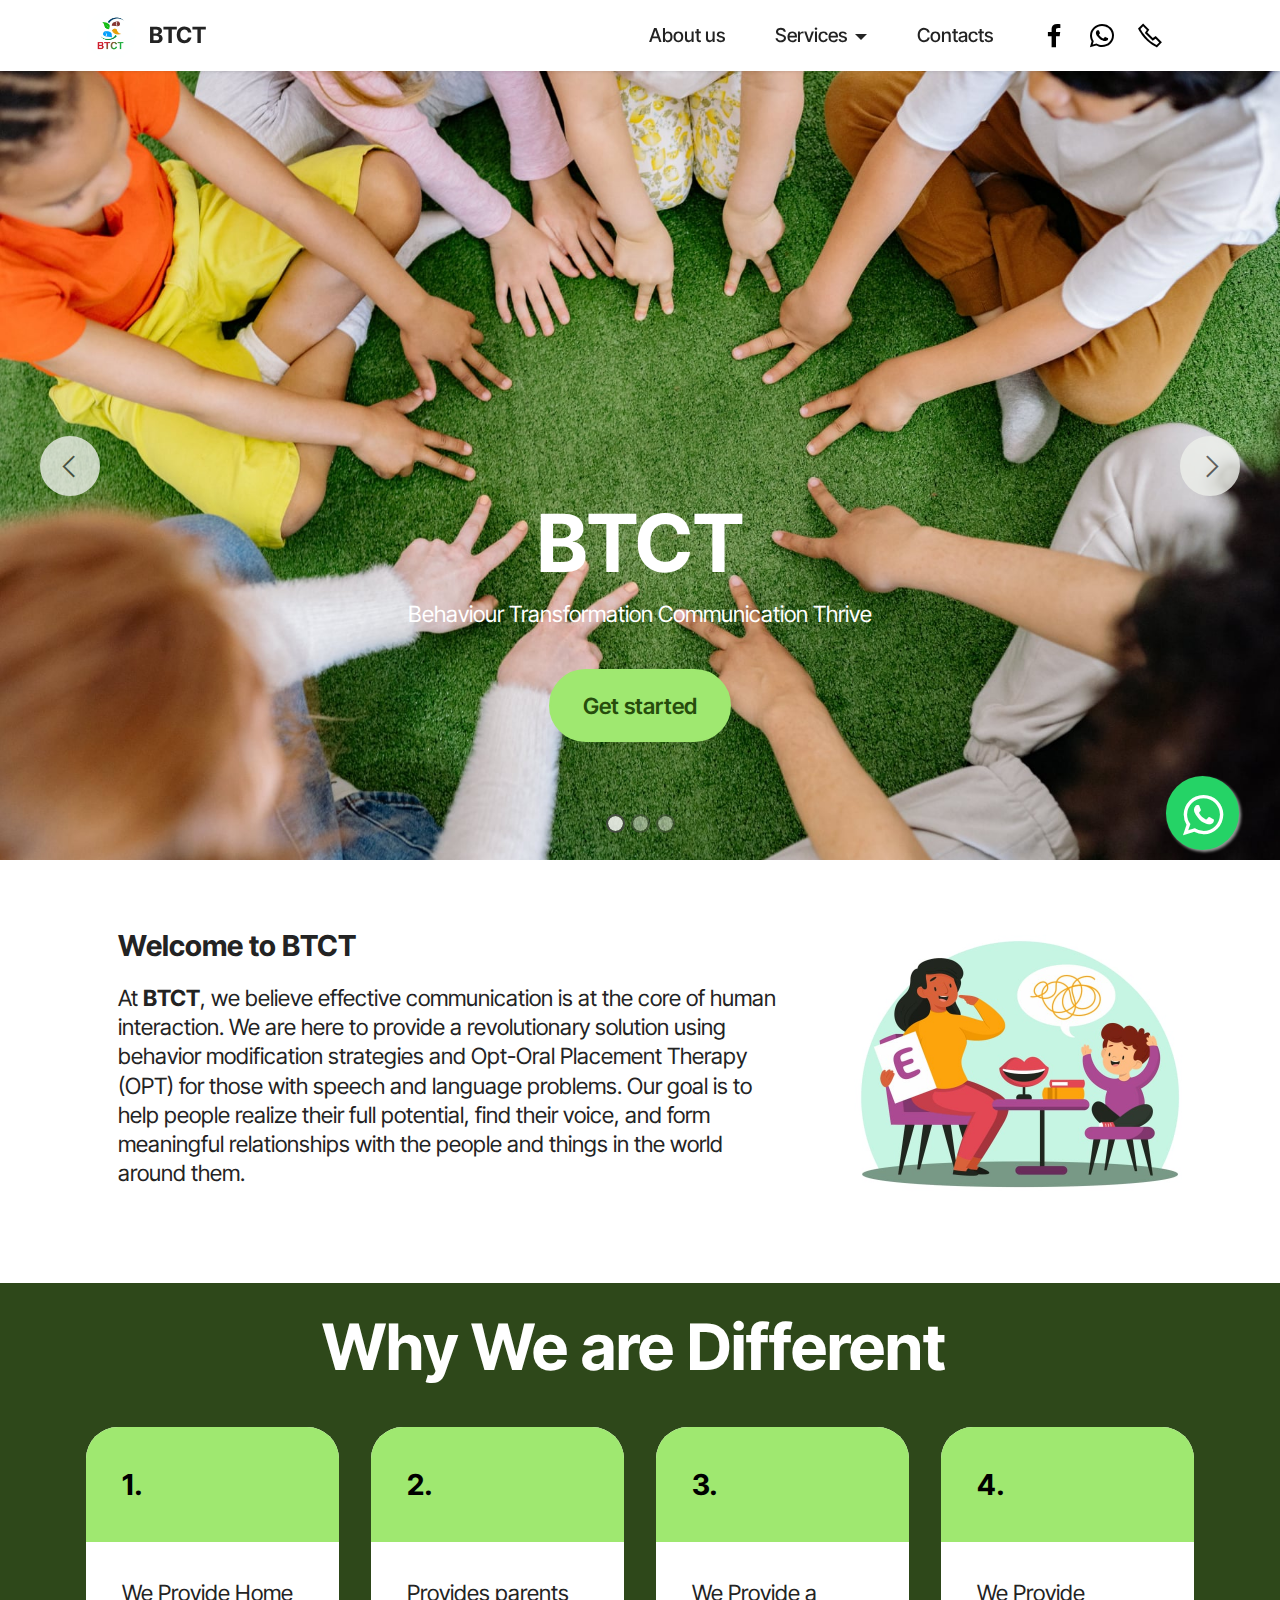
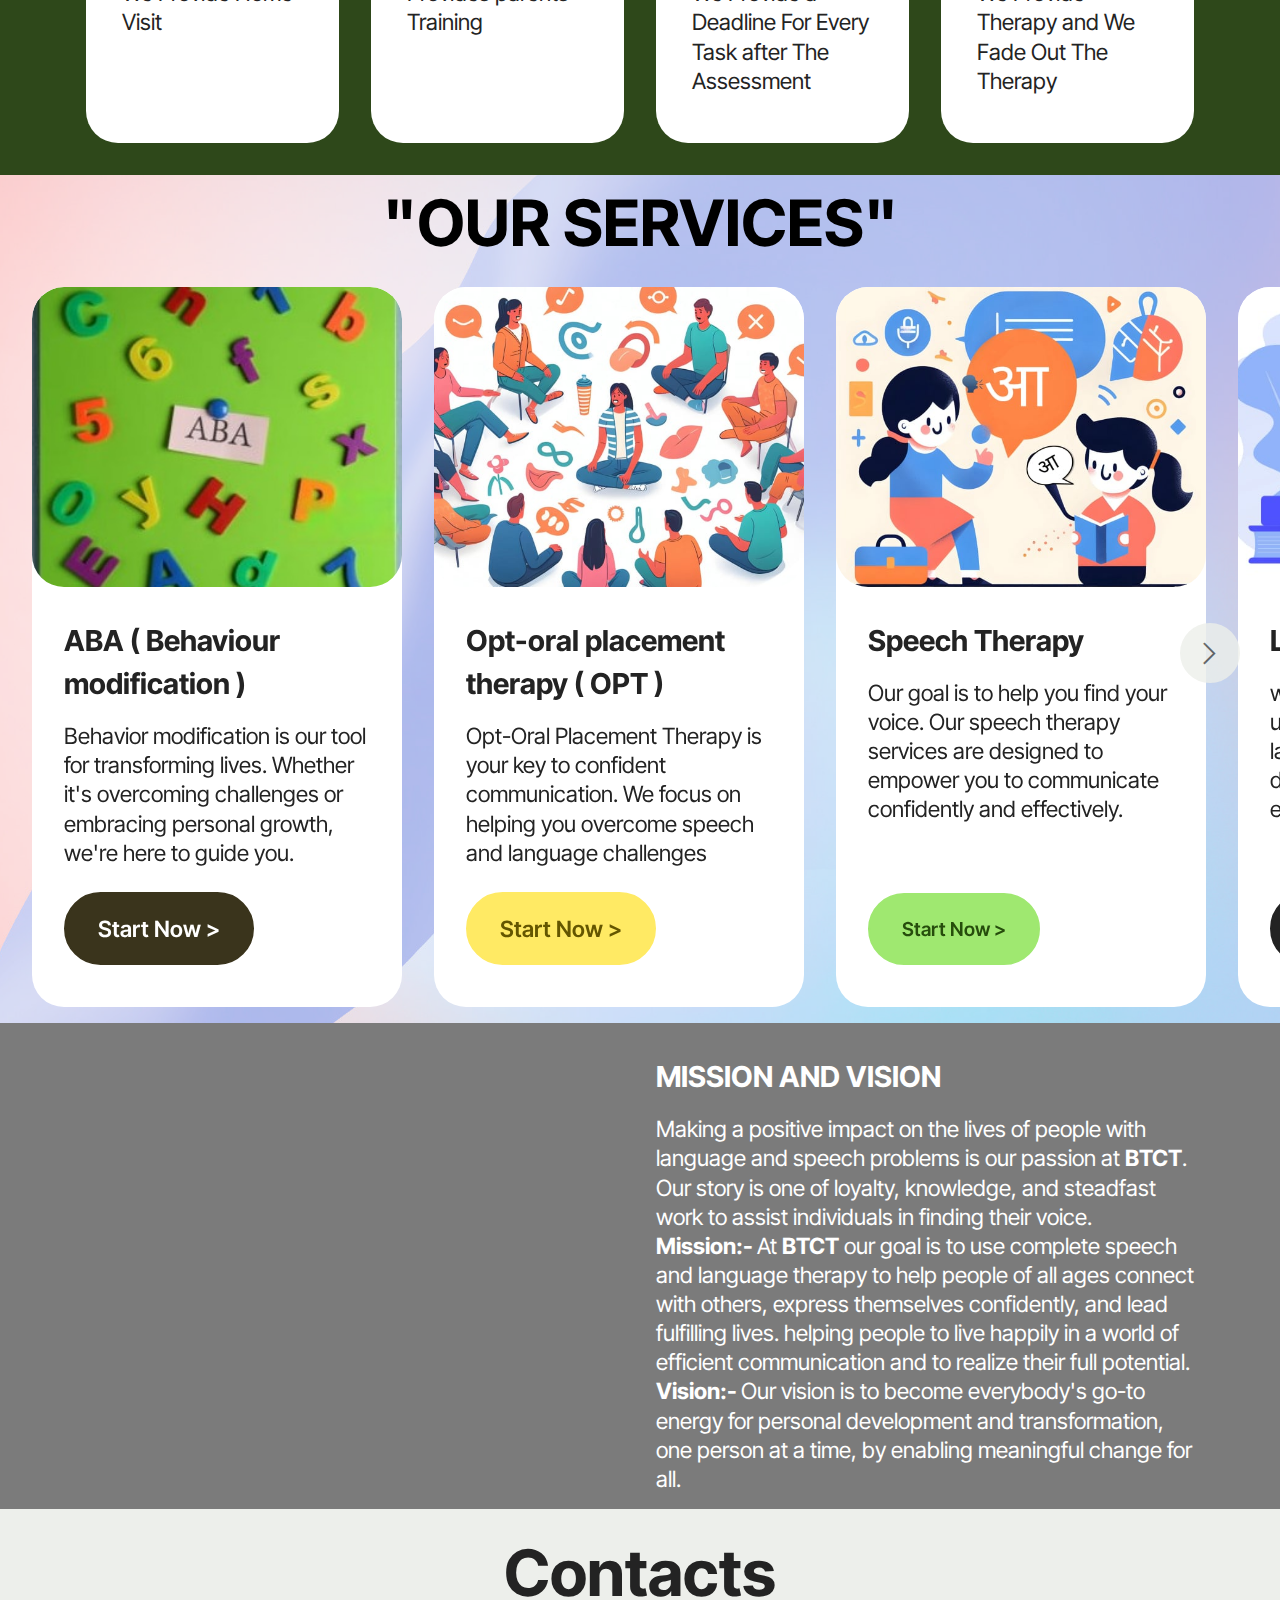
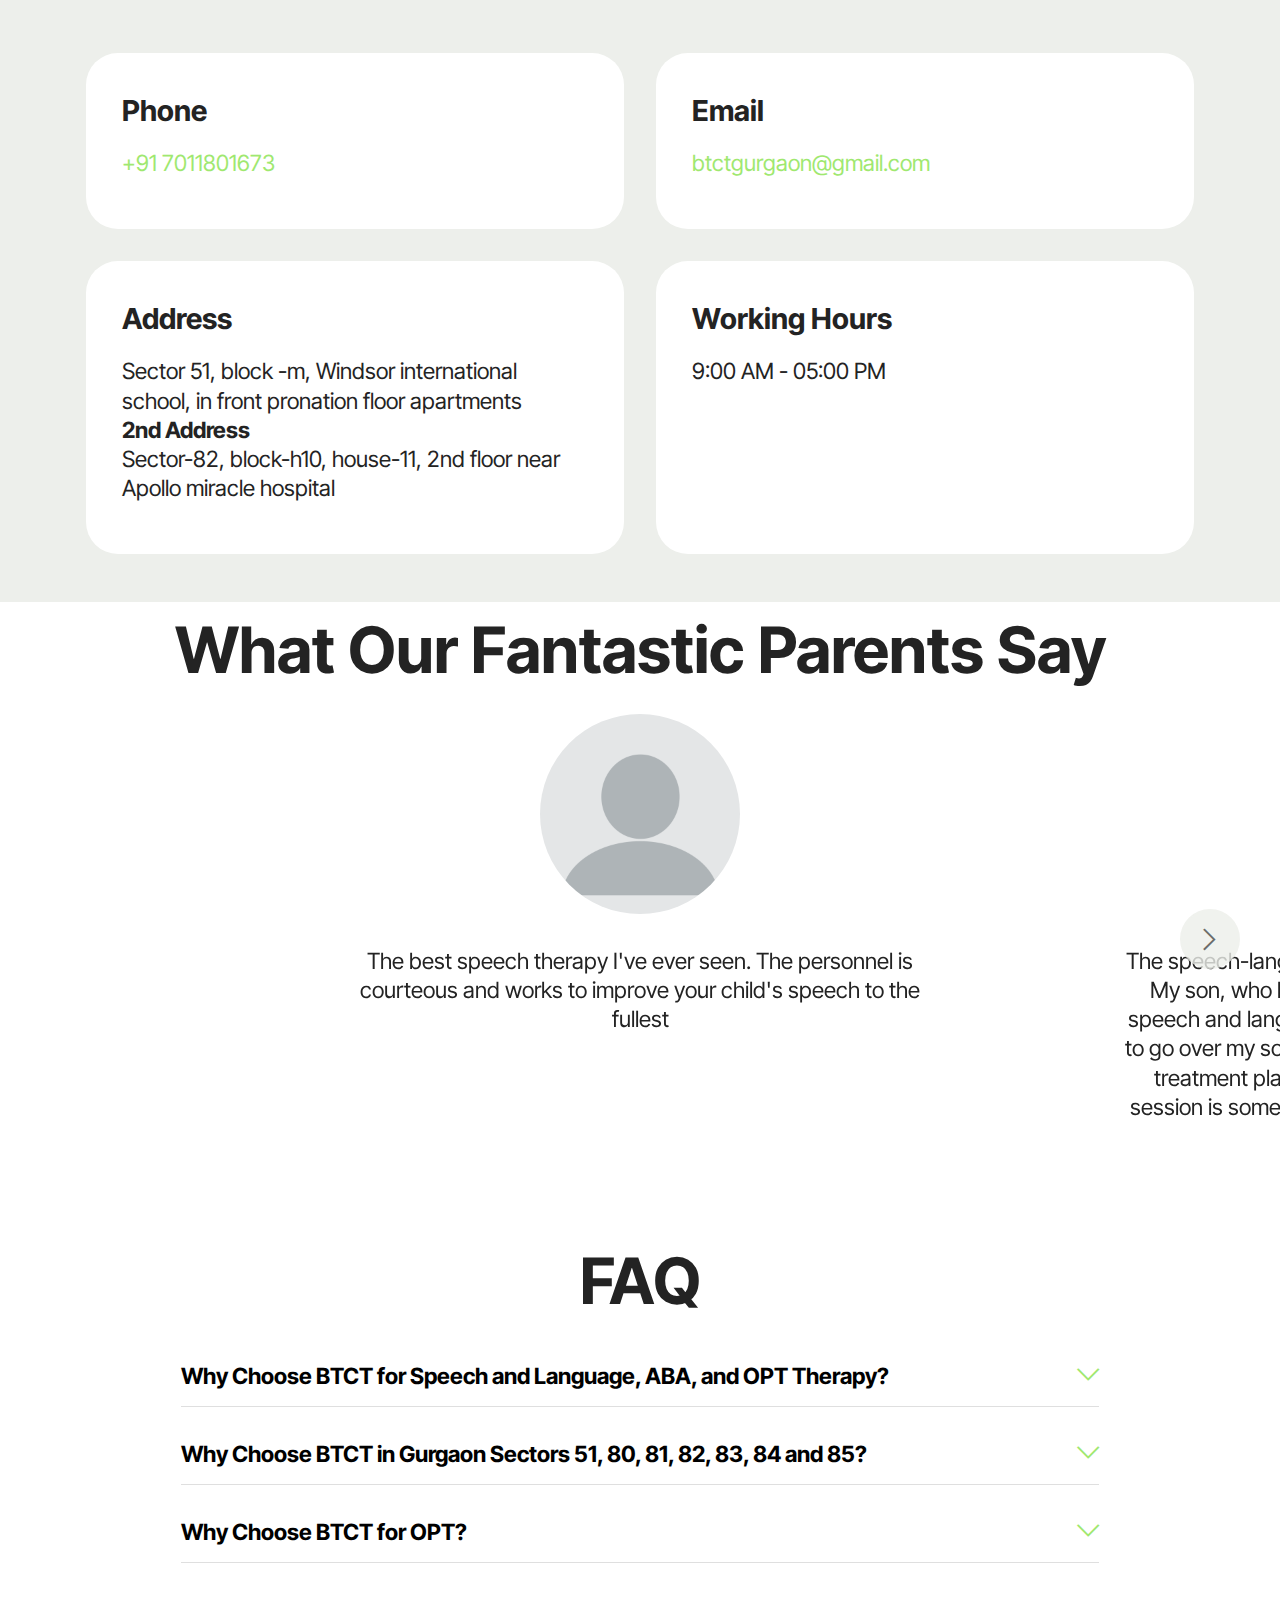
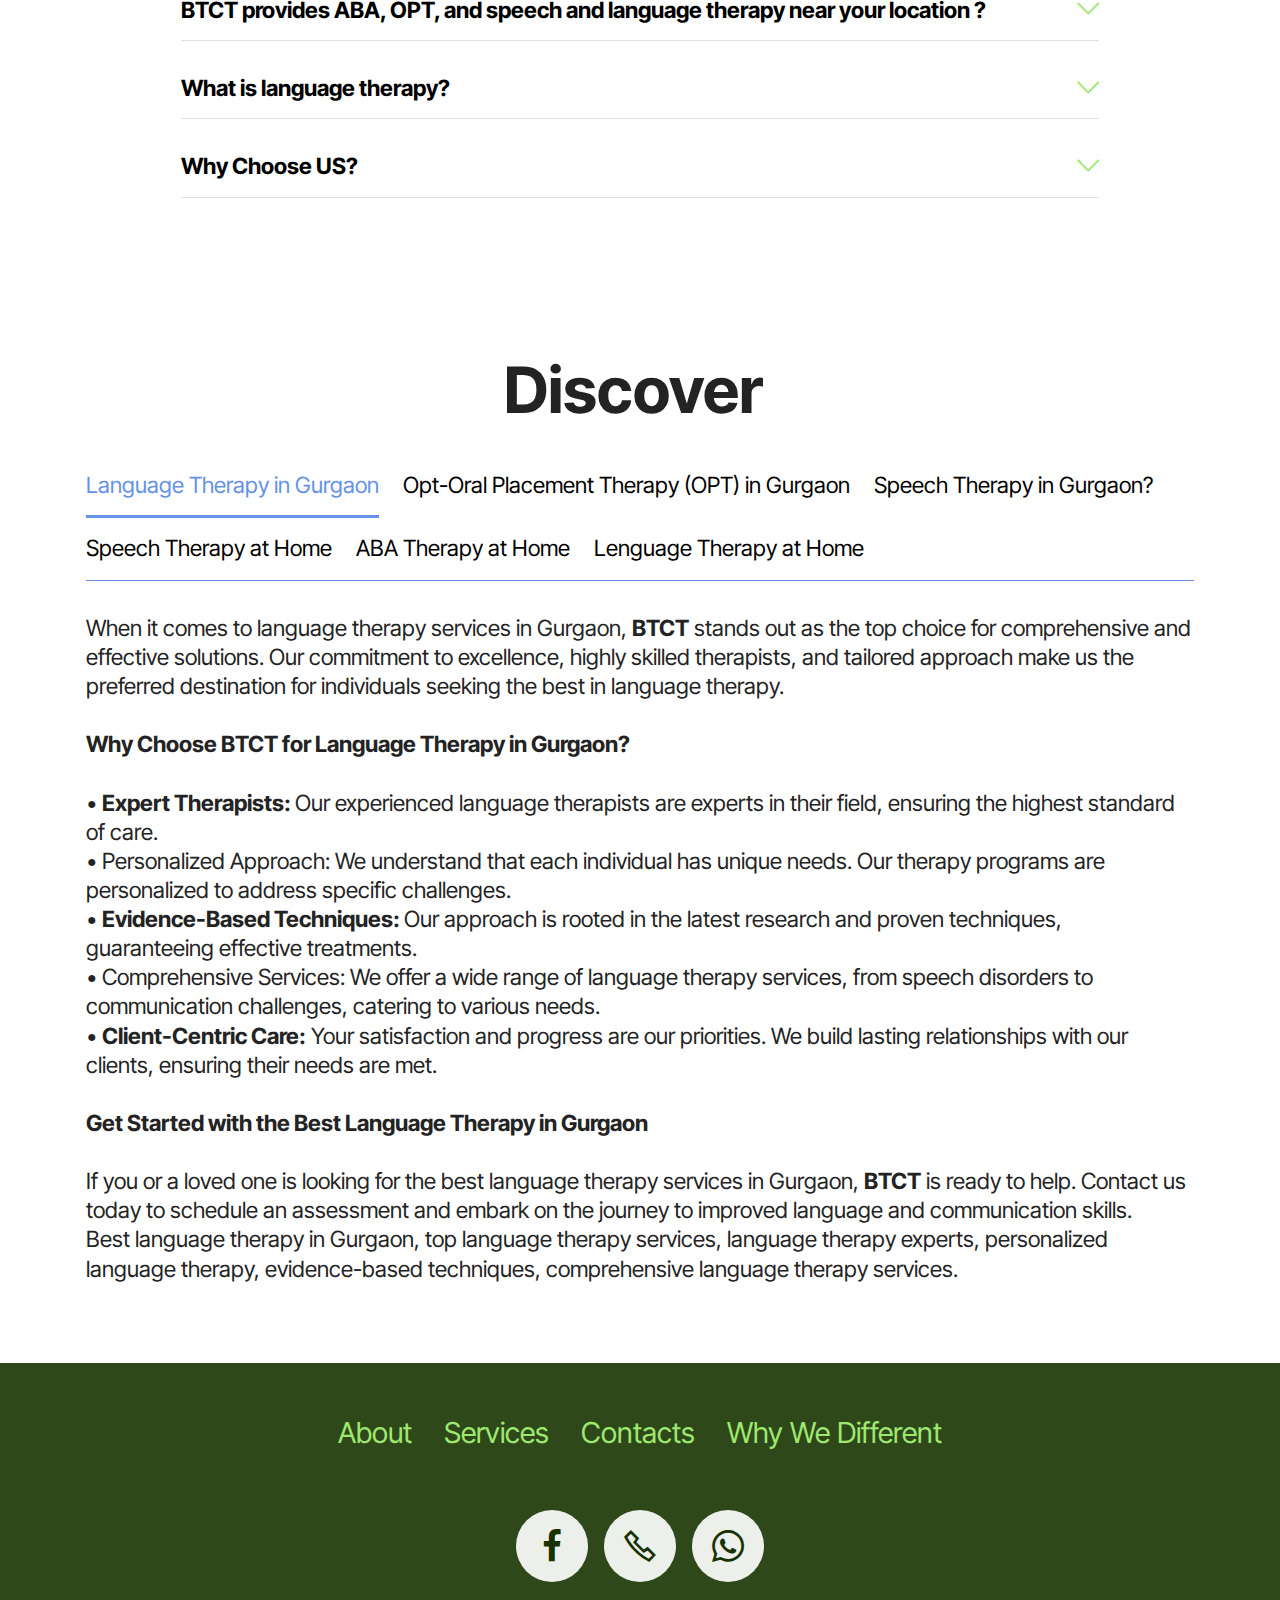
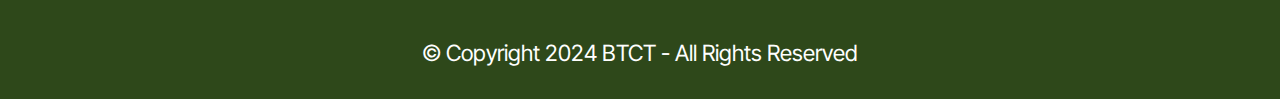
==== commit 624ba319: "Add files via upload" ====
--- a/index.html
+++ b/index.html
@@ -7,10 +7,10 @@
   
   <meta name="viewport" content="width=device-width, initial-scale=1, minimum-scale=1">
   <link rel="shortcut icon" href="assets/images/picsart-23-11-09-08-52-59-889-128x128-1.png" type="image/x-icon">
-  <meta name="description" content="">
-  
-  
-  <title>Home</title>
+  <meta name="description" content="Find professional therapy at BTCT, you're nearby for ABA, OPT, and speech and language therapy. located in Gurgaon">
+  
+  
+  <title>BTCT for Speech, Language, ABA, and OPT Therapy in Gurgaon</title>
   <link rel="stylesheet" href="assets/web/assets/mobirise-icons2/mobirise2.css">
   <link rel="stylesheet" href="assets/web/assets/mobirise-icons/mobirise-icons.css">
   <link rel="stylesheet" href="assets/bootstrap/css/bootstrap.min.css">
@@ -37,7 +37,7 @@
             <div class="navbar-brand">
                 <span class="navbar-logo">
                     <a href="index.html">
-                        <img src="assets/images/picsart-23-11-09-08-52-59-889-96x96.png" alt="Mobirise Website Builder" style="height: 3rem;">
+                        <img src="assets/images/picsart-23-11-09-08-52-59-889-96x96.png" alt=       style="height: 3rem;">
                     </a>
                 </span>
                 <span class="navbar-caption-wrap"><a class="navbar-caption text-black text-primary display-7" href="index.html">BTCT</a></span>
@@ -77,11 +77,11 @@
 
 <section data-bs-version="5.1" class="slider3 cid-tUnk3QFqlS" id="BTCT-Behaviour-Transformation-Communication-Thrive">
     
-    <div class="carousel slide" id="tW4By1skNQ" data-ride="carousel" data-bs-ride="carousel" data-interval="5000" data-bs-interval="5000">
+    <div class="carousel slide" id="tWGF14Ojt5" data-ride="carousel" data-bs-ride="carousel" data-interval="5000" data-bs-interval="5000">
         <ol class="carousel-indicators">
-            <li data-slide-to="0" data-bs-slide-to="0" class="active" data-target="#tW4By1skNQ" data-bs-target="#tW4By1skNQ"></li>
-            <li data-slide-to="1" data-bs-slide-to="1" data-target="#tW4By1skNQ" data-bs-target="#tW4By1skNQ"></li>
-            <li data-slide-to="2" data-bs-slide-to="2" data-target="#tW4By1skNQ" data-bs-target="#tW4By1skNQ"></li>
+            <li data-slide-to="0" data-bs-slide-to="0" class="active" data-target="#tWGF14Ojt5" data-bs-target="#tWGF14Ojt5"></li>
+            <li data-slide-to="1" data-bs-slide-to="1" data-target="#tWGF14Ojt5" data-bs-target="#tWGF14Ojt5"></li>
+            <li data-slide-to="2" data-bs-slide-to="2" data-target="#tWGF14Ojt5" data-bs-target="#tWGF14Ojt5"></li>
         </ol>
         <div class="carousel-inner">
             <div class="carousel-item slider-image item active">
@@ -120,11 +120,11 @@
             </div>
             
         </div>
-        <a class="carousel-control carousel-control-prev" role="button" data-slide="prev" data-bs-slide="prev" href="#tW4By1skNQ">
+        <a class="carousel-control carousel-control-prev" role="button" data-slide="prev" data-bs-slide="prev" href="#tWGF14Ojt5">
             <span class="mobi-mbri mobi-mbri-arrow-prev" aria-hidden="true"></span>
             <span class="sr-only visually-hidden">Previous</span>
         </a>
-        <a class="carousel-control carousel-control-next" role="button" data-slide="next" data-bs-slide="next" href="#tW4By1skNQ">
+        <a class="carousel-control carousel-control-next" role="button" data-slide="next" data-bs-slide="next" href="#tWGF14Ojt5">
             <span class="mobi-mbri mobi-mbri-arrow-next" aria-hidden="true"></span>
             <span class="sr-only visually-hidden">Next</span>
         </a>
@@ -548,12 +548,12 @@
                     <div id="bootstrap-toggle" class="toggle-panel accordionStyles tab-content">
                         <div class="card mb-3">
                             <div class="card-header" role="tab" id="headingOne">
-                                <a role="button" class="collapsed panel-title text-black" data-toggle="collapse" data-bs-toggle="collapse" data-core="" href="#collapse1_12" aria-expanded="false" aria-controls="collapse1">
+                                <a role="button" class="collapsed panel-title text-black" data-toggle="collapse" data-bs-toggle="collapse" data-core="" href="#collapse1_8" aria-expanded="false" aria-controls="collapse1">
                                     <h6 class="panel-title-edit mbr-fonts-style mb-0 display-7"><strong>Why Choose BTCT for Speech and Language, ABA, and OPT Therapy?</strong></h6>
                                     <span class="sign mbr-iconfont mbri-arrow-down"></span>
                                 </a>
                             </div>
-                            <div id="collapse1_12" class="panel-collapse noScroll collapse" role="tabpanel" aria-labelledby="headingOne">
+                            <div id="collapse1_8" class="panel-collapse noScroll collapse" role="tabpanel" aria-labelledby="headingOne">
                                 <div class="panel-body">
                                     <p class="mbr-fonts-style panel-text display-7">Visit <strong>BTCT</strong> in Gurgaon to Learn About Comprehensive Therapy Solutions.<br><br>Welcome to BTCT, where we specialize in providing a holistic approach to therapy. Our dedicated team offers a range of transformative services, including Speech and Language Therapy, ABA Therapy, and OPT Therapy, all in the comfort of your home in Gurgaon.<br><br><strong>Why Choose BTCT for Speech and Language, ABA, and OPT Therapy:</strong><br><br><strong>1. Integrated Therapeutic Approach :</strong> BTCT takes pride in offering a seamless blend of Speech and Language Therapy, ABA Therapy, and OPT Therapy. This integrated approach allows us to address a wide spectrum of needs, ensuring a comprehensive and effective therapeutic journey.
 <br>
@@ -563,13 +563,13 @@
                         </div>
                         <div class="card mb-3">
                             <div class="card-header" role="tab" id="headingTwo">
-                                <a role="button" class="collapsed panel-title text-black" data-toggle="collapse" data-bs-toggle="collapse" data-core="" href="#collapse2_12" aria-expanded="false" aria-controls="collapse2">
+                                <a role="button" class="collapsed panel-title text-black" data-toggle="collapse" data-bs-toggle="collapse" data-core="" href="#collapse2_8" aria-expanded="false" aria-controls="collapse2">
                                     <h6 class="panel-title-edit mbr-fonts-style mb-0 display-7"><strong>Why Choose BTCT in Gurgaon Sectors 51, 80, 81, 82, 83, 84 and 85?</strong></h6>
                                     <span class="sign mbr-iconfont mbri-arrow-down"></span>
                                 </a>
 
                             </div>
-                            <div id="collapse2_12" class="panel-collapse noScroll collapse" role="tabpanel" aria-labelledby="headingTwo">
+                            <div id="collapse2_8" class="panel-collapse noScroll collapse" role="tabpanel" aria-labelledby="headingTwo">
                                 <div class="panel-body">
                                     <p class="mbr-fonts-style panel-text display-7"><strong>Welcome to BTCT:</strong> Your Trusted Therapy Partner in Gurgaon Sectors 51, 80, 81, 82, 83, and 84
 <br>At BTCT, we believe in bringing transformative therapy services right to your doorstep. If you're in search of comprehensive and compassionate therapy in Gurgaon, look no further. Providing families and individuals in Sectors 51, 80, 81, 82, 83, 84, and 85 with happiness, we provide several therapies provided to your specific requirements.<br>
@@ -584,12 +584,12 @@
                         </div>
                         <div class="card mb-3">
                             <div class="card-header" role="tab" id="headingThree">
-                                <a role="button" class="collapsed panel-title text-black" data-toggle="collapse" data-bs-toggle="collapse" data-core="" href="#collapse3_12" aria-expanded="false" aria-controls="collapse3">
+                                <a role="button" class="collapsed panel-title text-black" data-toggle="collapse" data-bs-toggle="collapse" data-core="" href="#collapse3_8" aria-expanded="false" aria-controls="collapse3">
                                     <h6 class="panel-title-edit mbr-fonts-style mb-0 display-7"><strong>Why Choose BTCT for OPT?</strong></h6>
                                     <span class="sign mbr-iconfont mbri-arrow-down"></span>
                                 </a>
                             </div>
-                            <div id="collapse3_12" class="panel-collapse noScroll collapse" role="tabpanel" aria-labelledby="headingThree">
+                            <div id="collapse3_8" class="panel-collapse noScroll collapse" role="tabpanel" aria-labelledby="headingThree">
                                 <div class="panel-body">
                                     <p class="mbr-fonts-style panel-text display-7"><strong>1.&nbsp; Expert Therapists:</strong> Our team consists of highly trained and certified speech and language therapists who specialize in OPT.
 <br><strong>2. Personalized Programs: </strong>We create individualized OPT programs to meet the unique needs of each client.
@@ -601,12 +601,12 @@
                         </div>
                         <div class="card mb-3">
                             <div class="card-header" role="tab" id="headingThree">
-                                <a role="button" class="collapsed panel-title text-black" data-toggle="collapse" data-bs-toggle="collapse" data-core="" href="#collapse4_12" aria-expanded="false" aria-controls="collapse4">
+                                <a role="button" class="collapsed panel-title text-black" data-toggle="collapse" data-bs-toggle="collapse" data-core="" href="#collapse4_8" aria-expanded="false" aria-controls="collapse4">
                                     <h6 class="panel-title-edit mbr-fonts-style mb-0 display-7"><strong>BTCT&nbsp;provides ABA, OPT, and speech and language therapy near your location ?</strong></h6>
                                     <span class="sign mbr-iconfont mbri-arrow-down"></span>
                                 </a>
                             </div>
-                            <div id="collapse4_12" class="panel-collapse noScroll collapse" role="tabpanel" aria-labelledby="headingThree">
+                            <div id="collapse4_8" class="panel-collapse noScroll collapse" role="tabpanel" aria-labelledby="headingThree">
                                 <div class="panel-body">
                                     <p class="mbr-fonts-style panel-text display-7">BTCT, offering speech and language, ABA, and OPT therapy near your location Discover a haven of comprehensive therapy solutions right in your vicinity at BTCT. We specialize in Speech and Language, Applied Behavior Analysis (ABA), and Occupational Therapy (OPT), bringing expert care closer to home.<br>
 <br><strong>Our Range of Therapies:</strong><br><strong>
@@ -618,12 +618,12 @@
                         </div>
                         <div class="card mb-3">
                             <div class="card-header" role="tab" id="headingThree">
-                                <a role="button" class="collapsed panel-title text-black" data-toggle="collapse" data-bs-toggle="collapse" data-core="" href="#collapse5_12" aria-expanded="false" aria-controls="collapse5">
+                                <a role="button" class="collapsed panel-title text-black" data-toggle="collapse" data-bs-toggle="collapse" data-core="" href="#collapse5_8" aria-expanded="false" aria-controls="collapse5">
                                    <h6 class="panel-title-edit mbr-fonts-style mb-0 display-7"><strong>What is language therapy?</strong></h6>
                                         <span class="mbr-iconfont mobi-mbri-arrow-down mobi-mbri"></span>
                                 </a>
                             </div>
-                            <div id="collapse5_12" class="panel-collapse noScroll collapse" role="tabpanel" aria-labelledby="headingThree">
+                            <div id="collapse5_8" class="panel-collapse noScroll collapse" role="tabpanel" aria-labelledby="headingThree">
                                 <div class="panel-body">
                                     <p class="mbr-fonts-style panel-text display-7">
                                        Helping people become more proficient language users and communicators is the aim of language therapy. It concentrates on enhancing speaking, listening, reading, and writing abilities to promote better communication and understanding.</p>
@@ -632,12 +632,12 @@
                         </div>
                         <div class="card mb-3">
                             <div class="card-header" role="tab" id="headingThree">
-                                <a role="button" class="collapsed panel-title text-black" data-toggle="collapse" data-bs-toggle="collapse" data-core="" href="#collapse6_12" aria-expanded="false" aria-controls="collapse6">
+                                <a role="button" class="collapsed panel-title text-black" data-toggle="collapse" data-bs-toggle="collapse" data-core="" href="#collapse6_8" aria-expanded="false" aria-controls="collapse6">
                                     <h6 class="panel-title-edit mbr-fonts-style mb-0 display-7"><strong>Why Choose US?</strong></h6>
                                     <span class="mbr-iconfont mobi-mbri-arrow-down mobi-mbri"></span>
                                 </a>
                             </div>
-                            <div id="collapse6_12" class="panel-collapse noScroll collapse" role="tabpanel" aria-labelledby="headingThree">
+                            <div id="collapse6_8" class="panel-collapse noScroll collapse" role="tabpanel" aria-labelledby="headingThree">
                                 <div class="panel-body">
                                     <p class="mbr-fonts-style panel-text display-7">
                                        Choosing the right therapy name is crucial for clarity and professionalism. BTCT might not be a widely recognized or descriptive name for your therapy practice. Consider selecting a name that conveys the type of therapy you offer, such as "Behaviour Transformation Communication Thrive (BTCT)" or something more descriptive. A name that communicates your services effectively can help clients better understand what you offer and build trust.</p>
@@ -848,7 +848,7 @@
        </h10>				
     </div>
   </div>  
-</section><section><a href="https://mobiri.se"></a><a href="https://mobiri.se"></a></section><script src="assets/bootstrap/js/bootstrap.bundle.min.js"></script>  <script src="assets/parallax/jarallax.js"></script>  <script src="assets/smoothscroll/smooth-scroll.js"></script>  <script src="assets/ytplayer/index.js"></script>  <script src="assets/dropdown/js/navbar-dropdown.js"></script>  <script src="assets/embla/embla.min.js"></script>  <script src="assets/embla/script.js"></script>  <script src="assets/mbr-switch-arrow/mbr-switch-arrow.js"></script>  <script src="assets/mbr-tabs/mbr-tabs.js"></script>  <script src="assets/theme/js/script.js"></script>  
+</section></a></section><script src="assets/bootstrap/js/bootstrap.bundle.min.js"></script>  <script src="assets/parallax/jarallax.js"></script>  <script src="assets/smoothscroll/smooth-scroll.js"></script>  <script src="assets/ytplayer/index.js"></script>  <script src="assets/dropdown/js/navbar-dropdown.js"></script>  <script src="assets/embla/embla.min.js"></script>  <script src="assets/embla/script.js"></script>  <script src="assets/mbr-switch-arrow/mbr-switch-arrow.js"></script>  <script src="assets/mbr-tabs/mbr-tabs.js"></script>  <script src="assets/theme/js/script.js"></script>  
   
   
 </body>
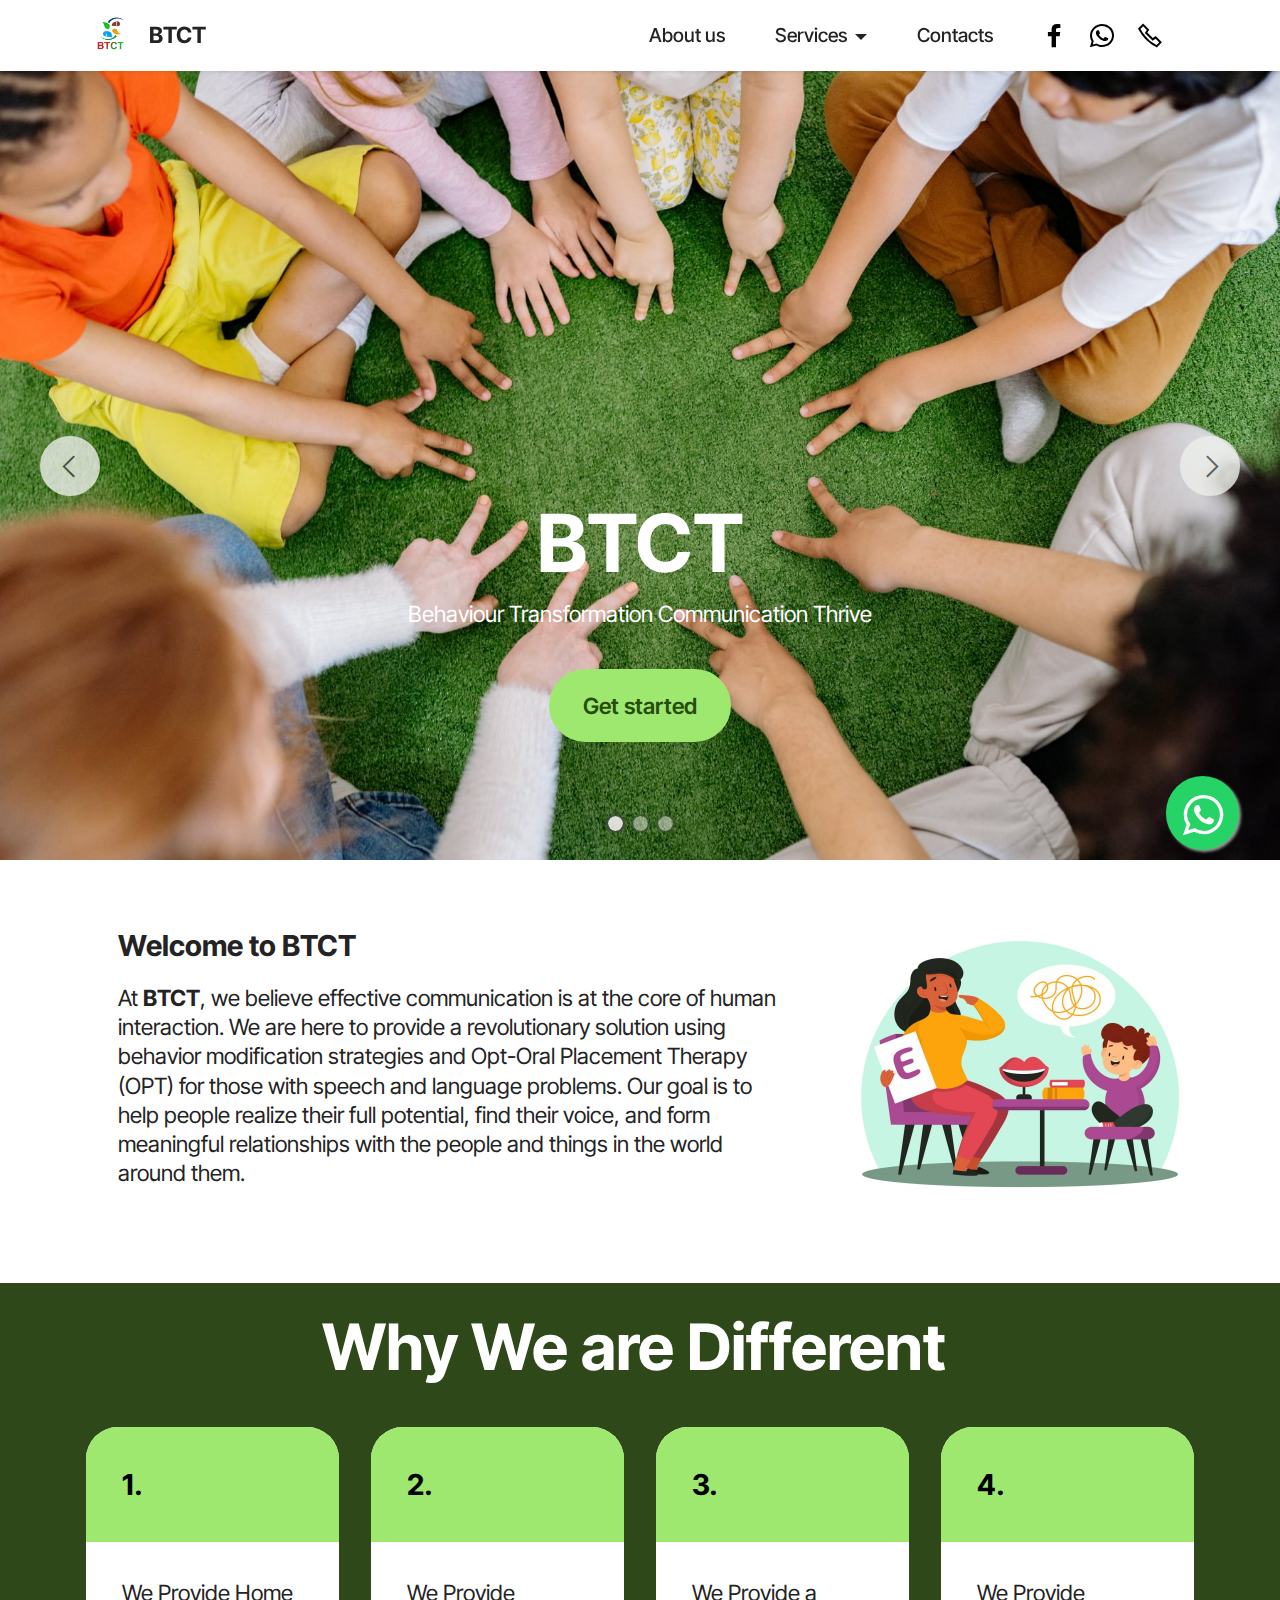
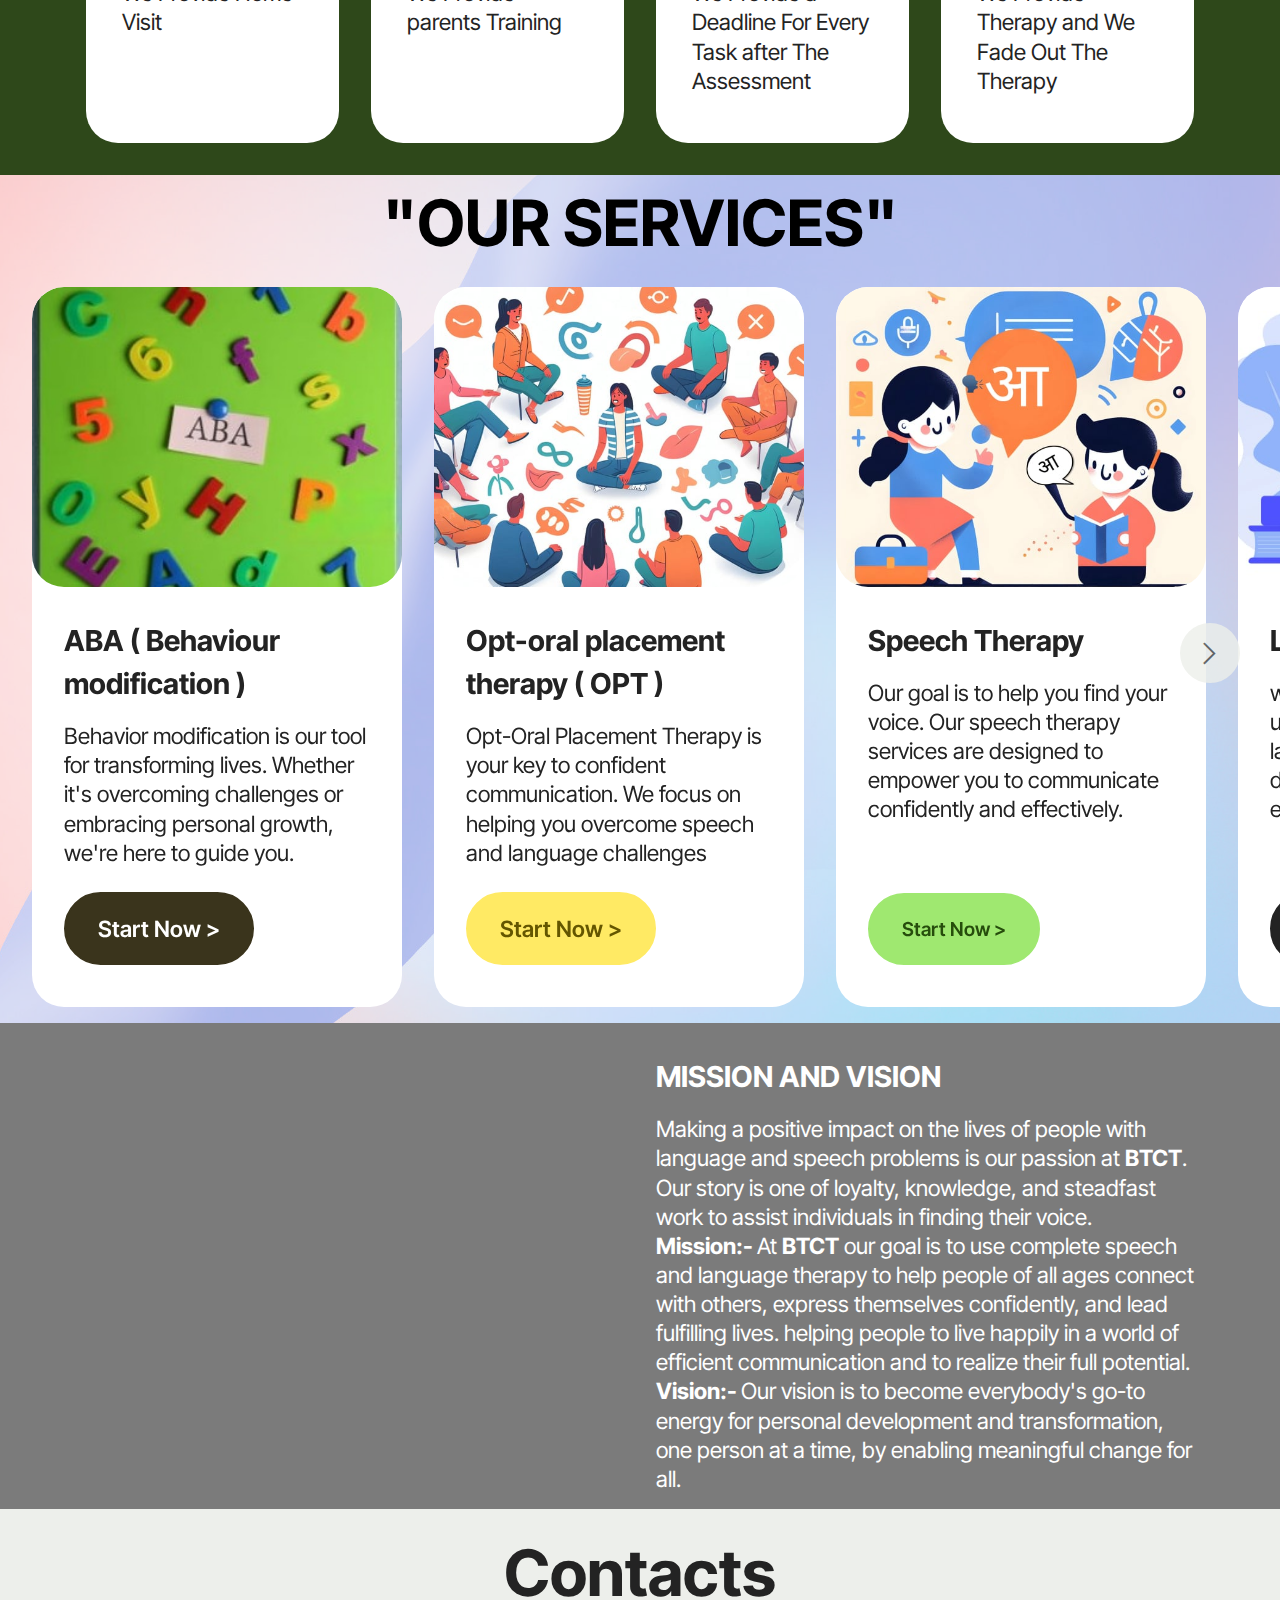
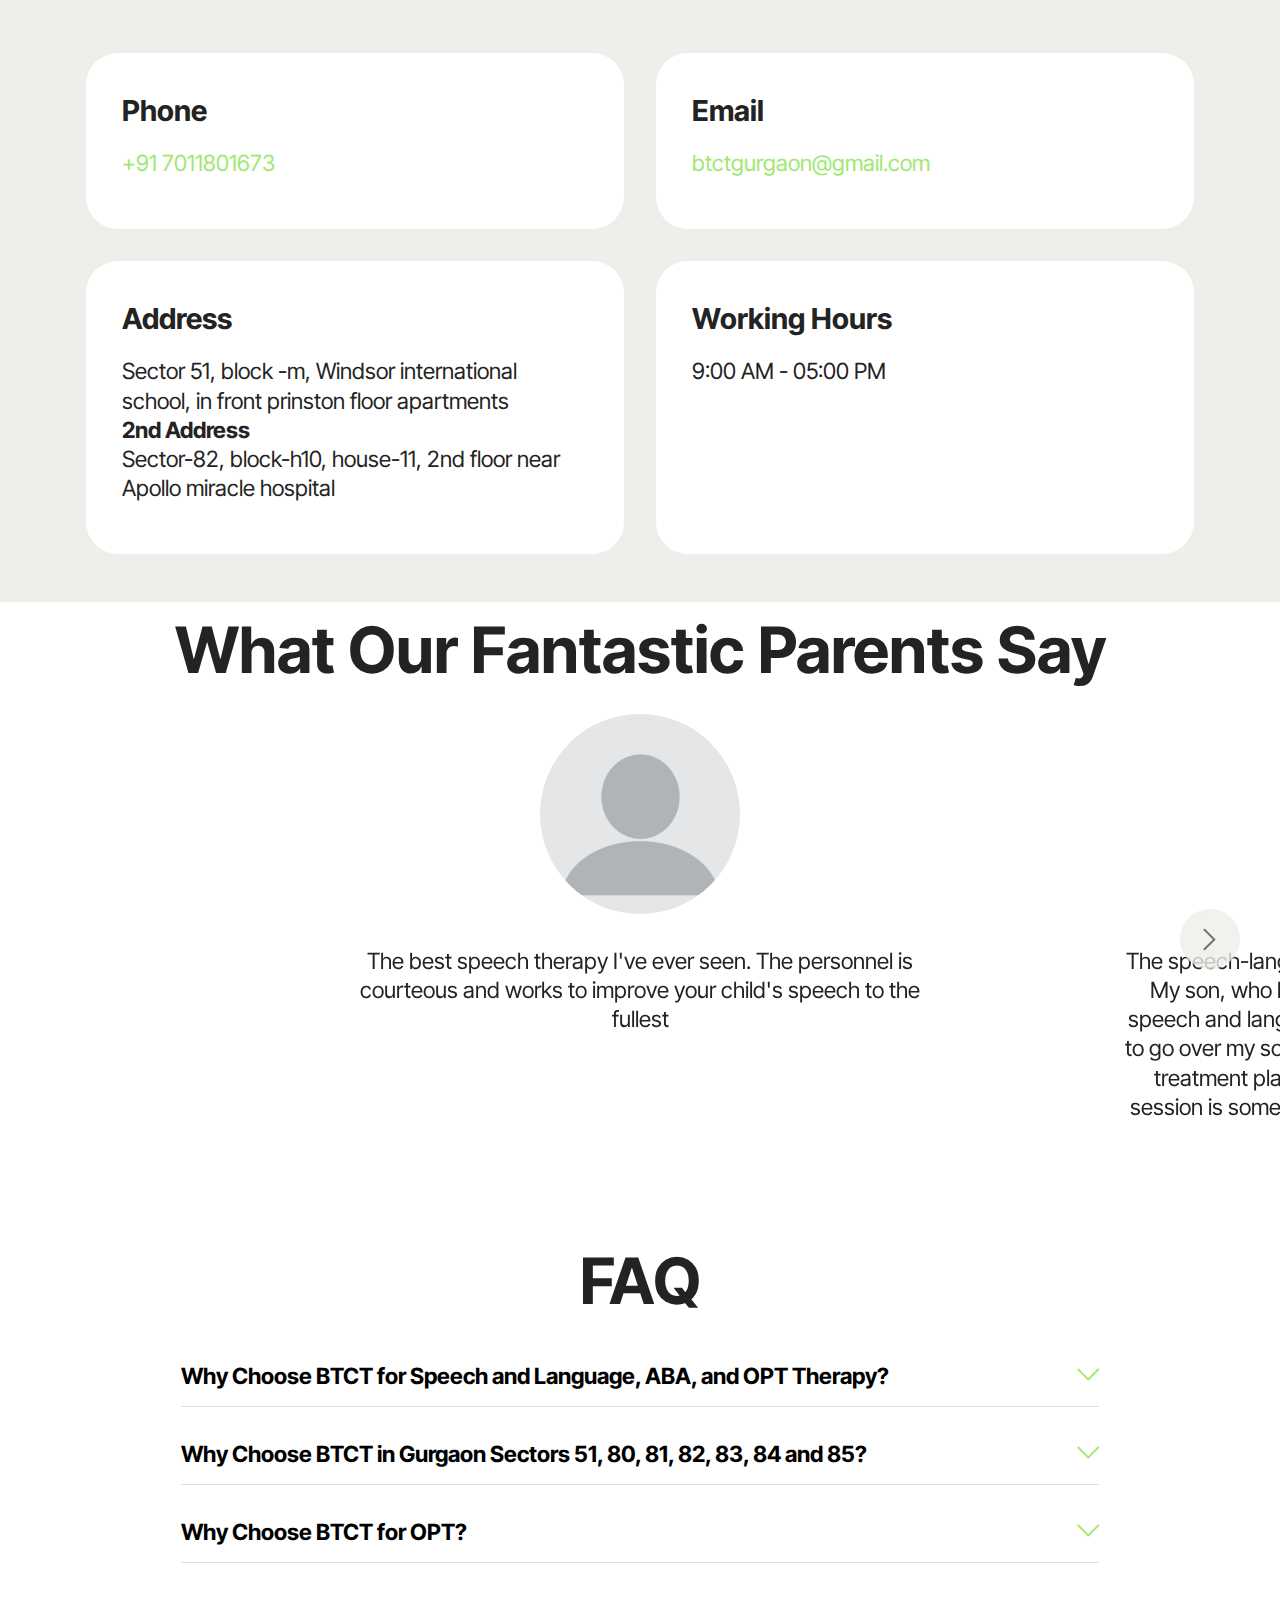
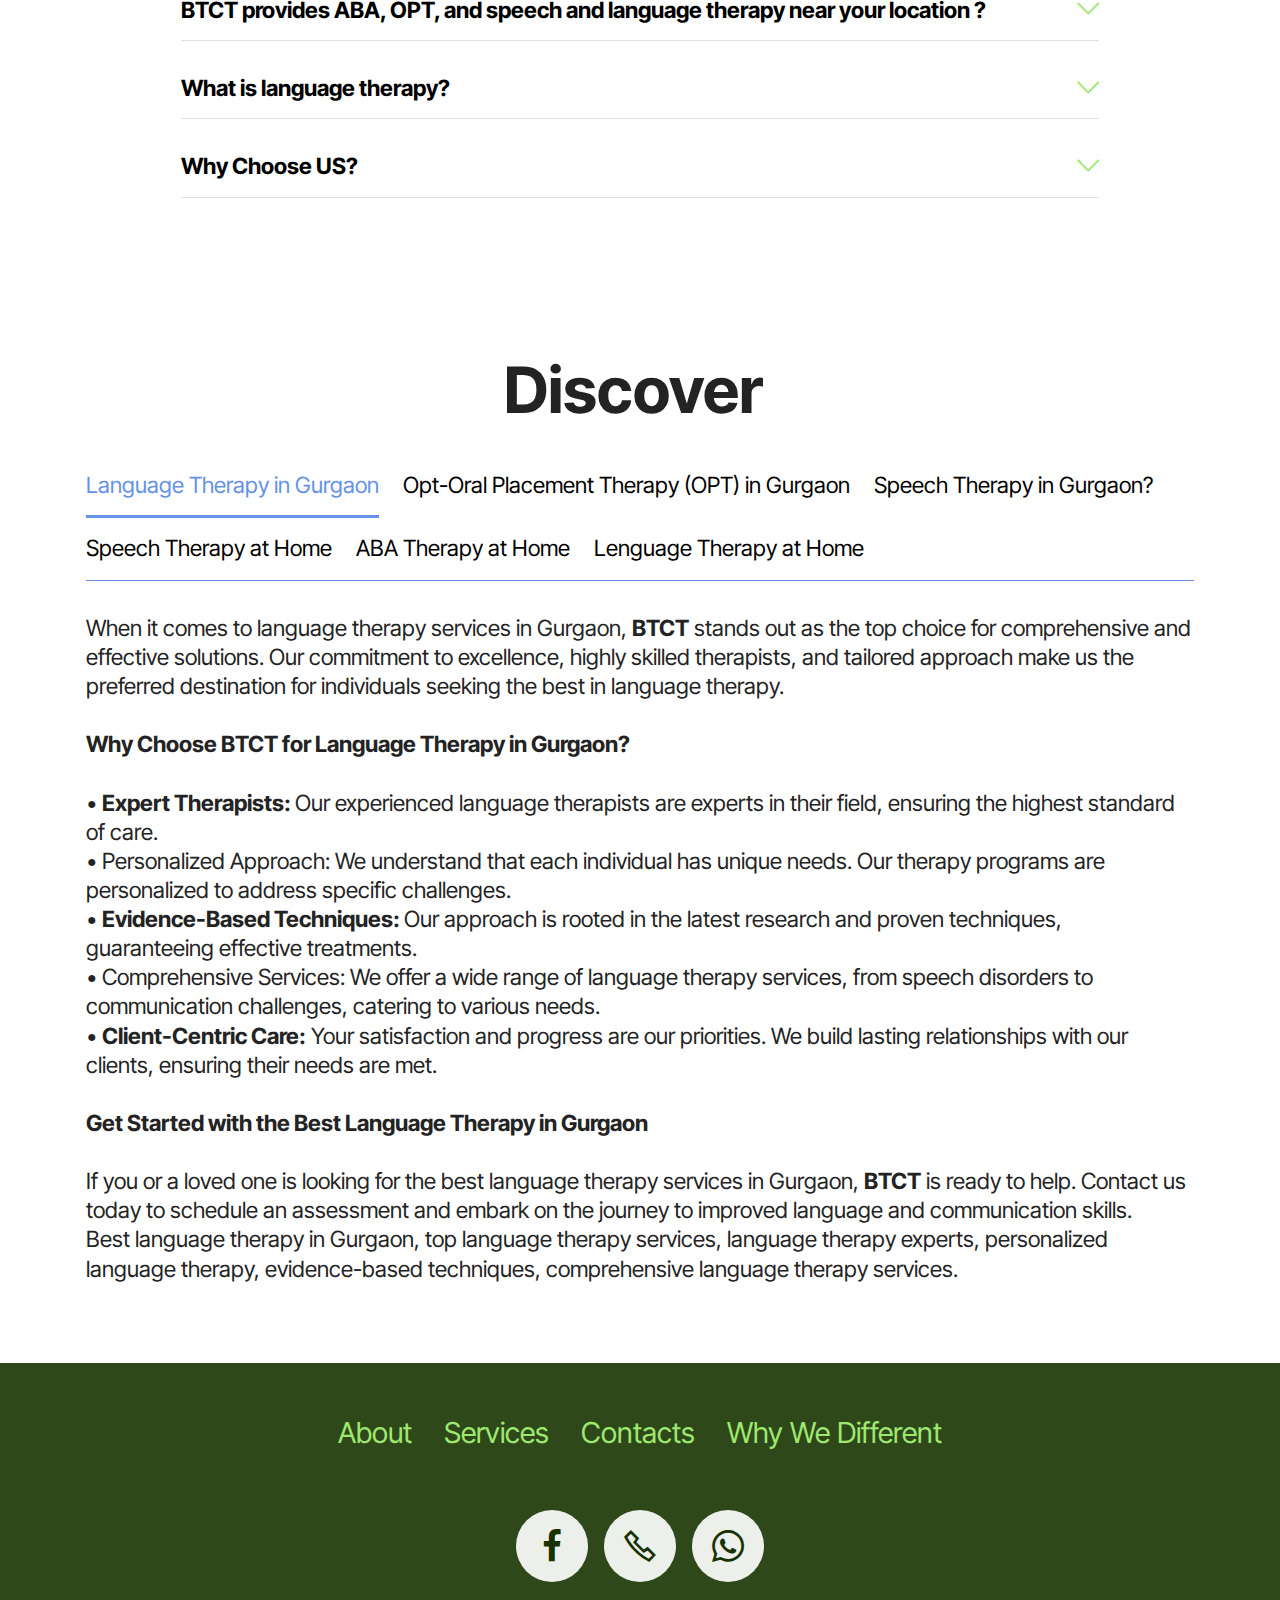
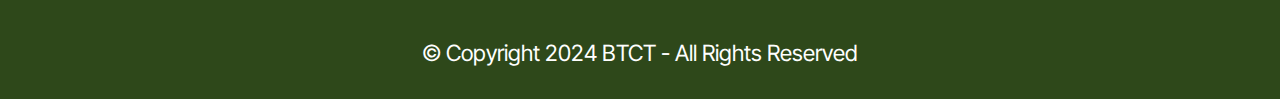
==== commit 6dd38d72: "index.html" ====
--- a/index.html
+++ b/index.html
@@ -187,7 +187,7 @@
             
           </div>
           <div class="item-content">
-            <p class="mbr-text mbr-fonts-style display-7">Provides parents Training
+            <p class="mbr-text mbr-fonts-style display-7">We Provide parents Training
             </p>
           </div>
           
@@ -378,7 +378,7 @@
                         <h6 class="card-title mbr-fonts-style mb-3 display-5">
                             <strong>Address</strong>
                         </h6>
-                        <p class="mbr-text mbr-fonts-style display-7">Sector 51, block -m, Windsor international school, in front pronation floor apartments<br> 
+                        <p class="mbr-text mbr-fonts-style display-7">Sector 51, block -m, Windsor international school, in front prinston floor apartments<br> 
 <strong>2nd Address</strong><br>Sector-82, block-h10, house-11, 2nd floor near Apollo miracle hospital</p>
                     </div>
                 </div>
@@ -852,4 +852,4 @@
   
   
 </body>
-</html>+</html>
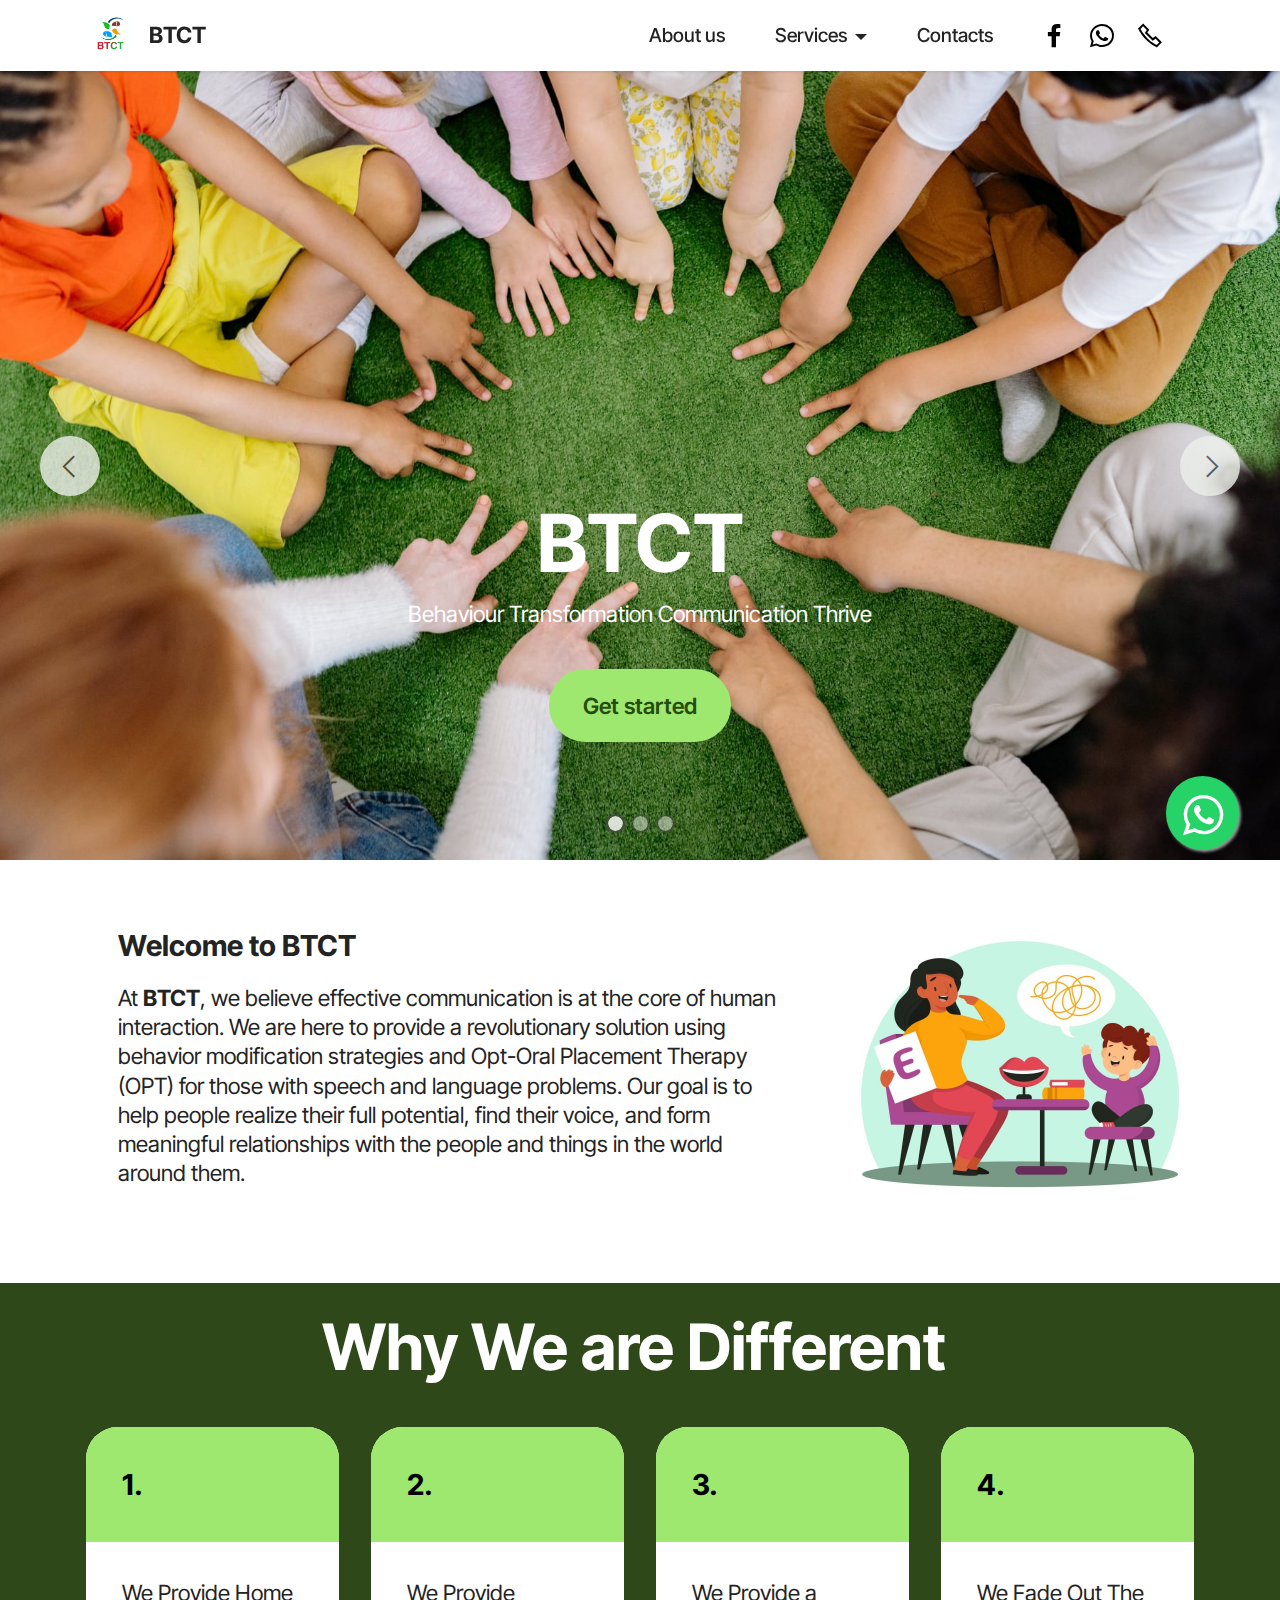
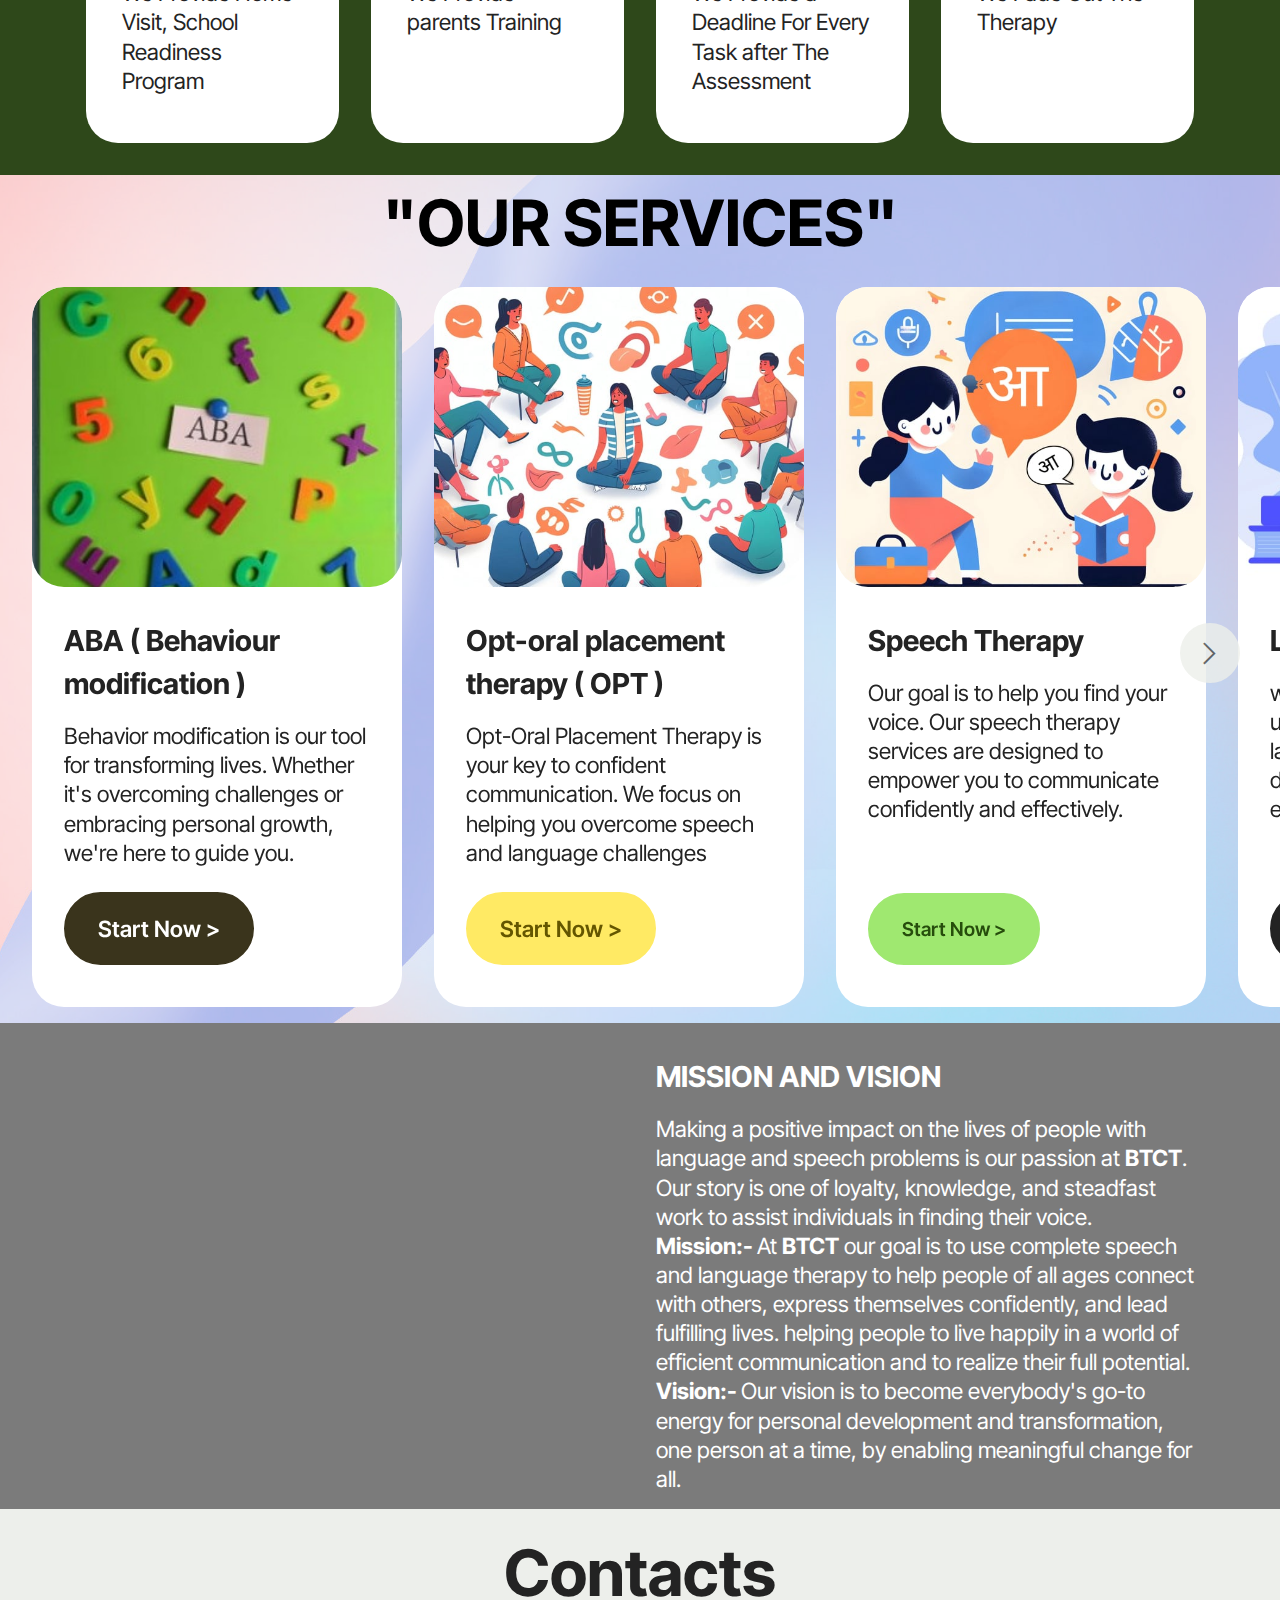
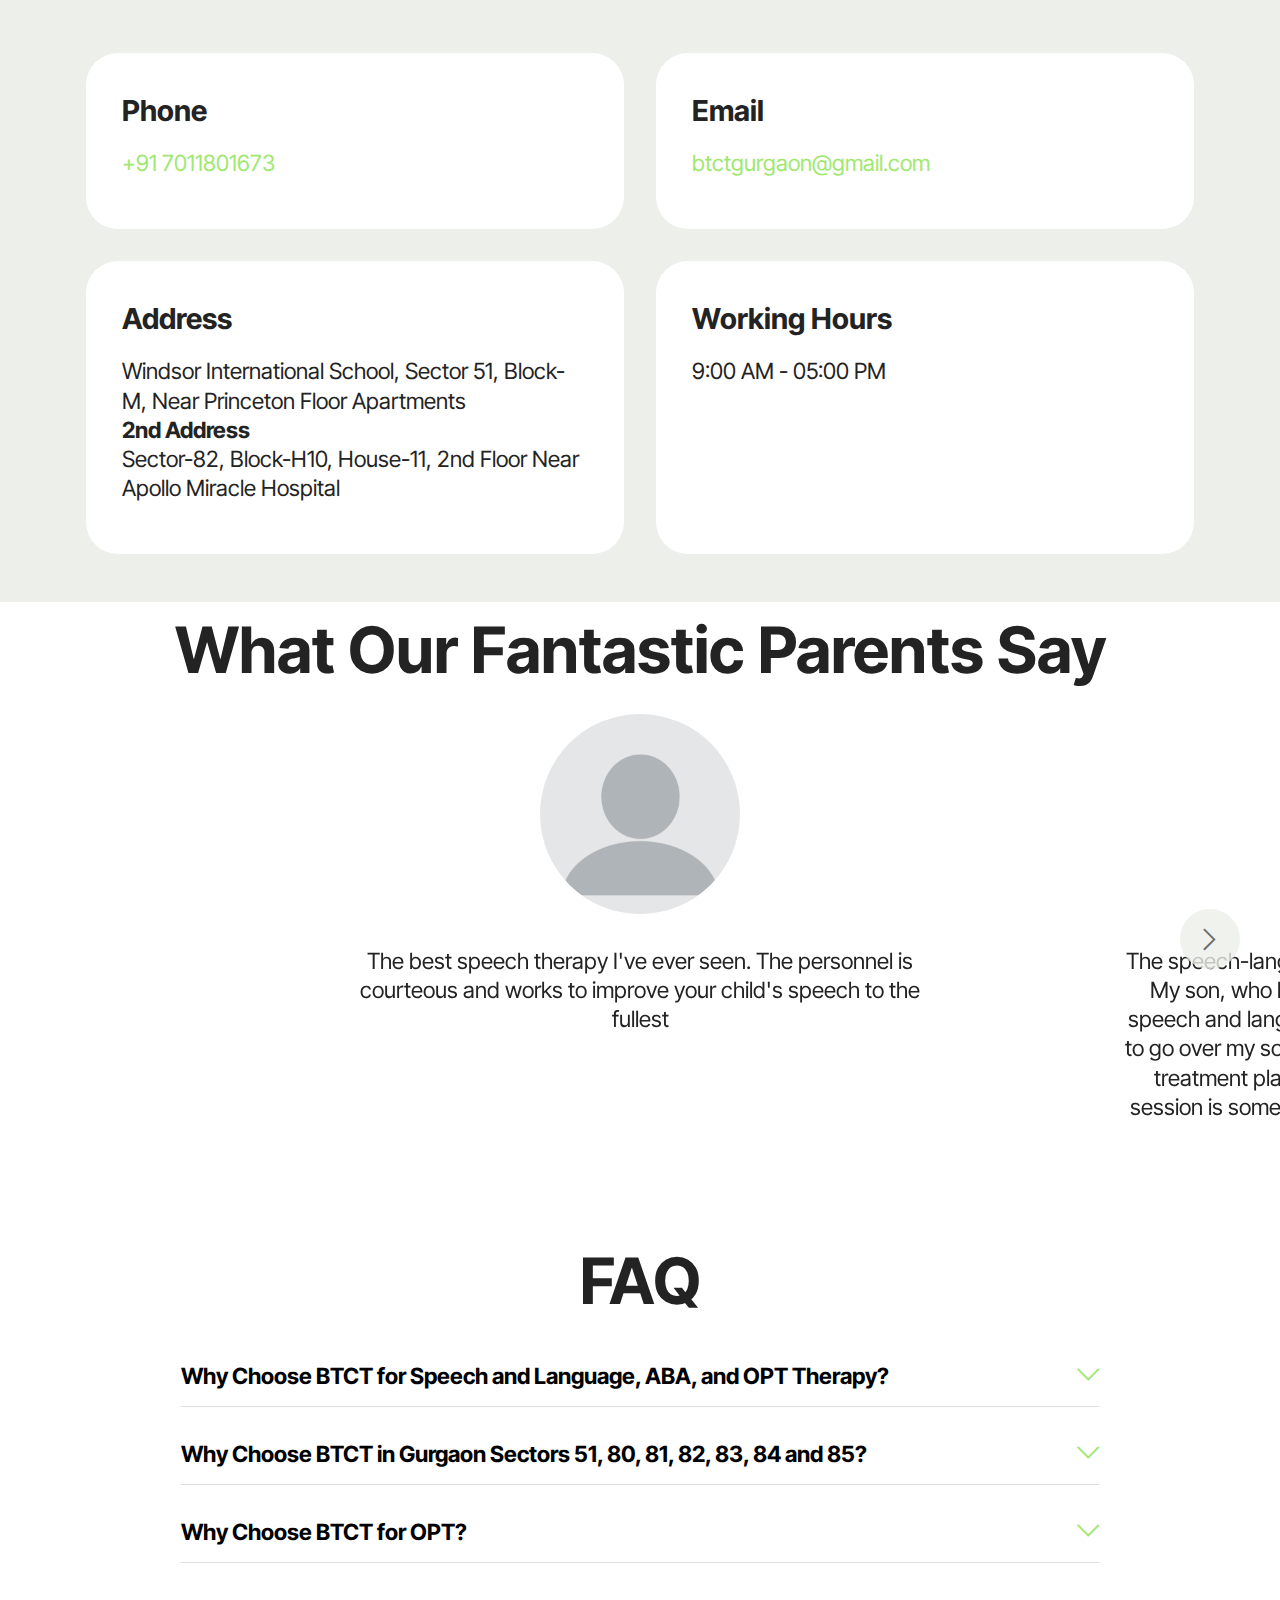
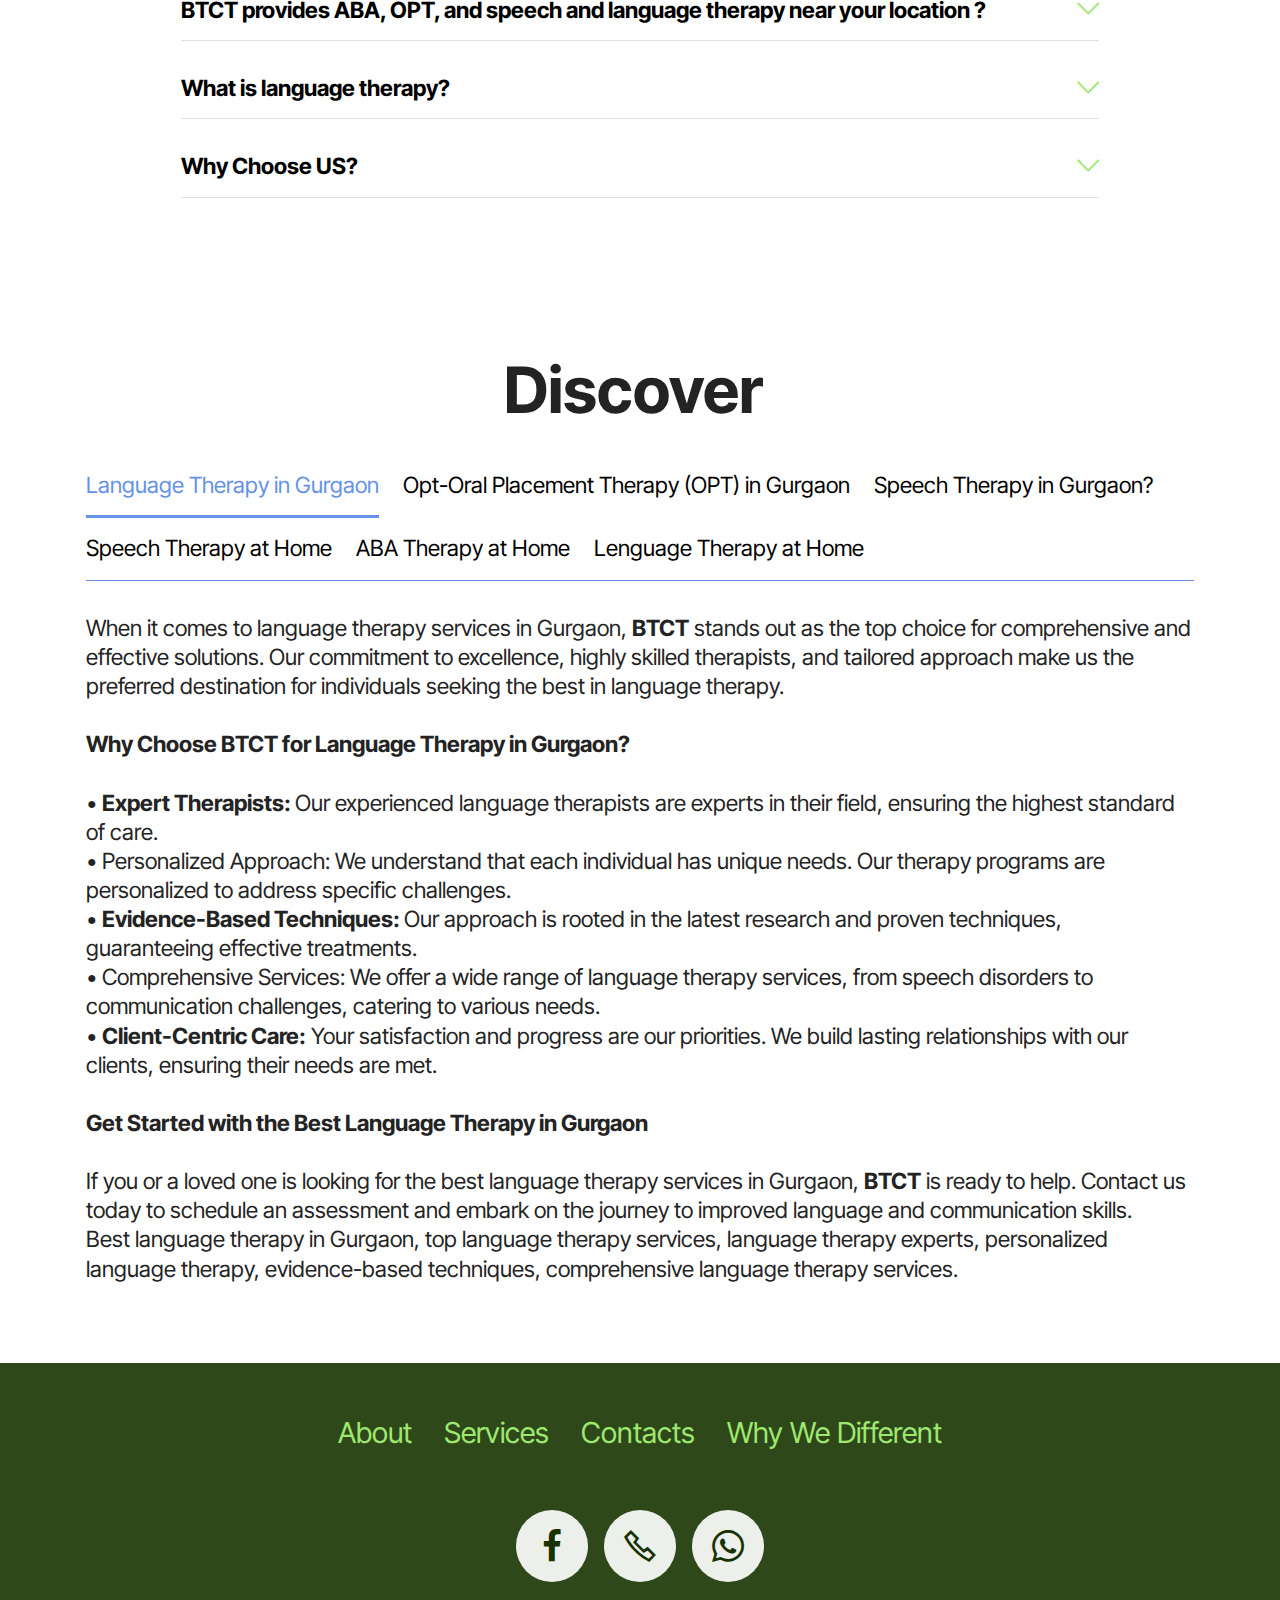
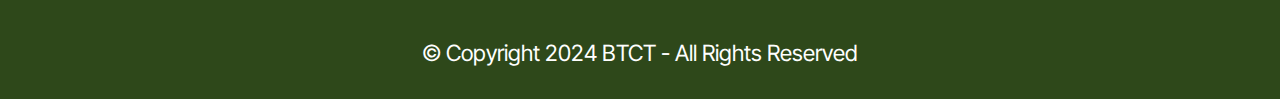
==== commit 0764f683: "index.html" ====
--- a/index.html
+++ b/index.html
@@ -175,7 +175,7 @@
             
           </div>
           <div class="item-content">
-            <p class="mbr-text mbr-fonts-style display-7">We Provide Home Visit
+            <p class="mbr-text mbr-fonts-style display-7">We Provide Home Visit, School Readiness Program
             </p>
           </div>
           
@@ -216,7 +216,7 @@
             
           </div>
           <div class="item-content">
-            <p class="mbr-text mbr-fonts-style display-7">We Provide Therapy and We Fade Out The Therapy
+            <p class="mbr-text mbr-fonts-style display-7">We Fade Out The Therapy
             </p>
           </div>
           
@@ -378,8 +378,8 @@
                         <h6 class="card-title mbr-fonts-style mb-3 display-5">
                             <strong>Address</strong>
                         </h6>
-                        <p class="mbr-text mbr-fonts-style display-7">Sector 51, block -m, Windsor international school, in front prinston floor apartments<br> 
-<strong>2nd Address</strong><br>Sector-82, block-h10, house-11, 2nd floor near Apollo miracle hospital</p>
+                        <p class="mbr-text mbr-fonts-style display-7">Windsor International School, Sector 51, Block-M, Near Princeton Floor Apartments<br> 
+<strong>2nd Address</strong><br>Sector-82, Block-H10, House-11, 2nd Floor Near Apollo Miracle Hospital</p>
                     </div>
                 </div>
             </div>
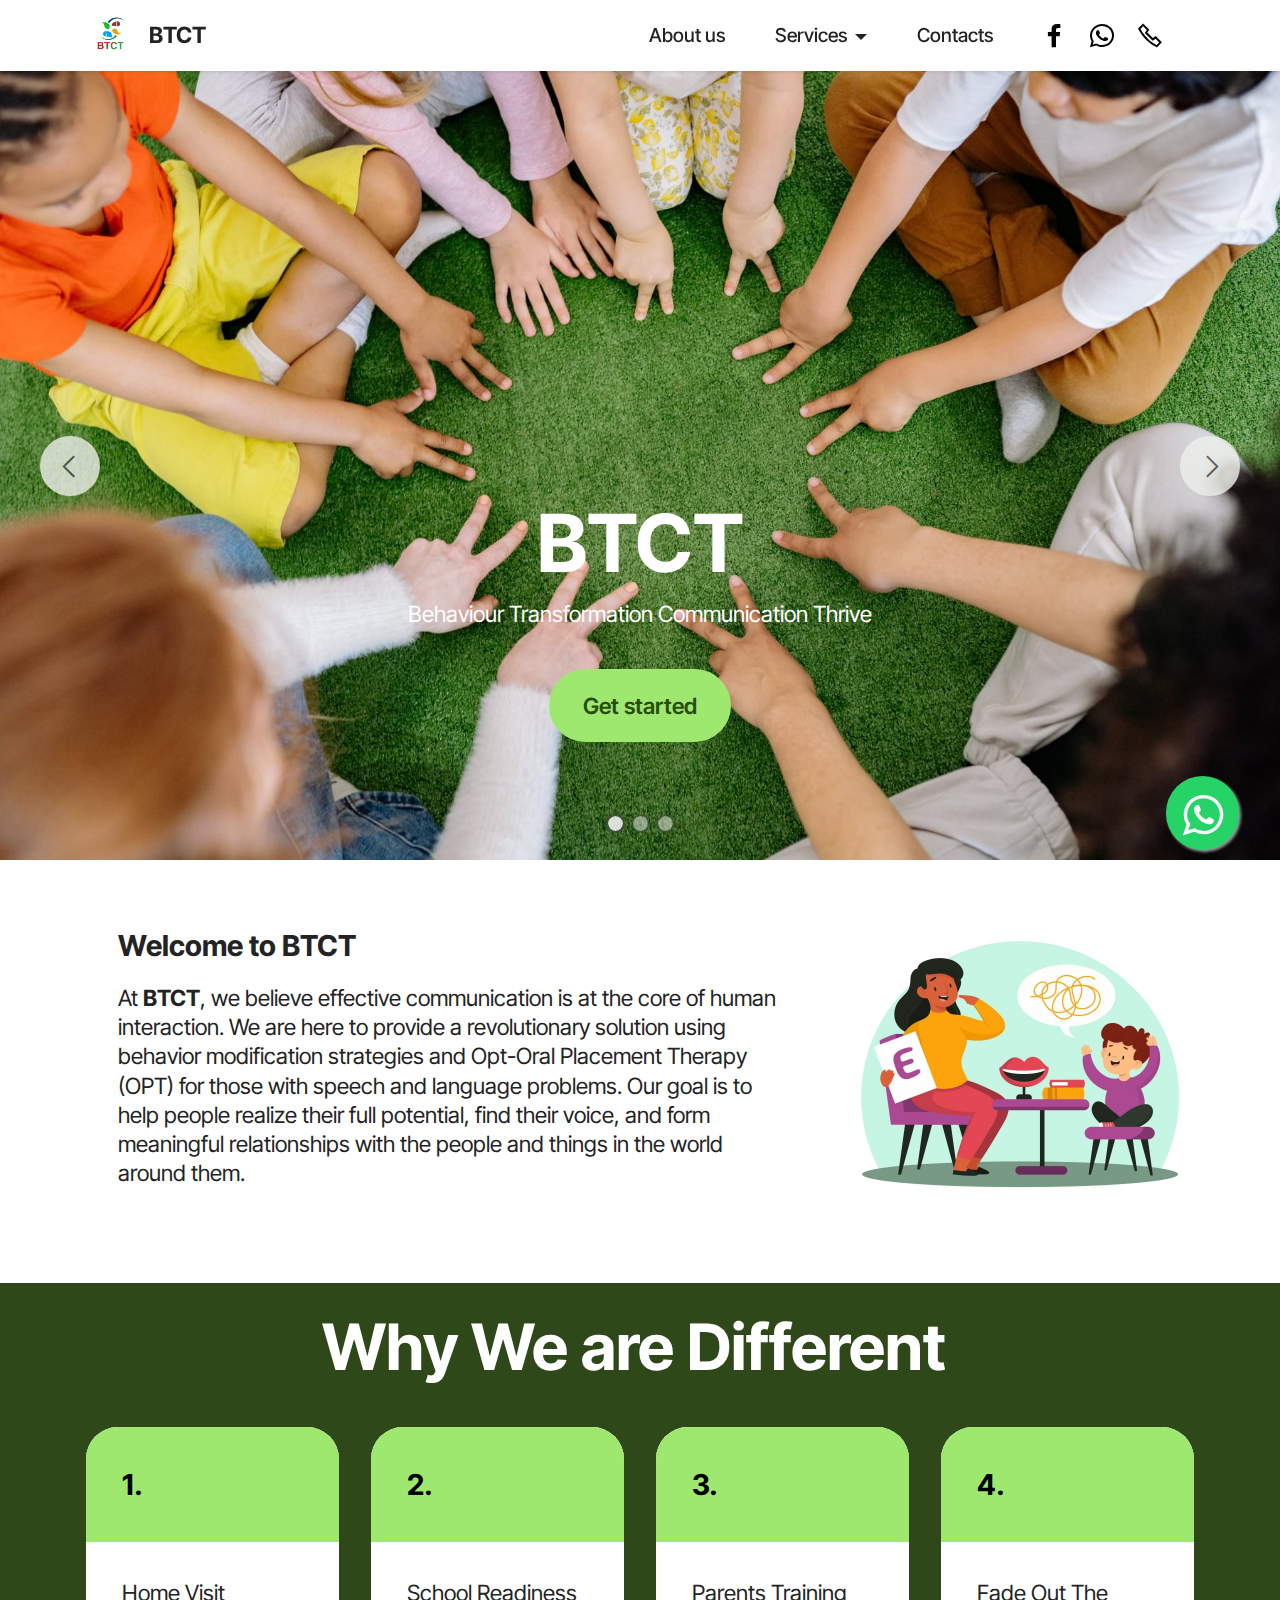
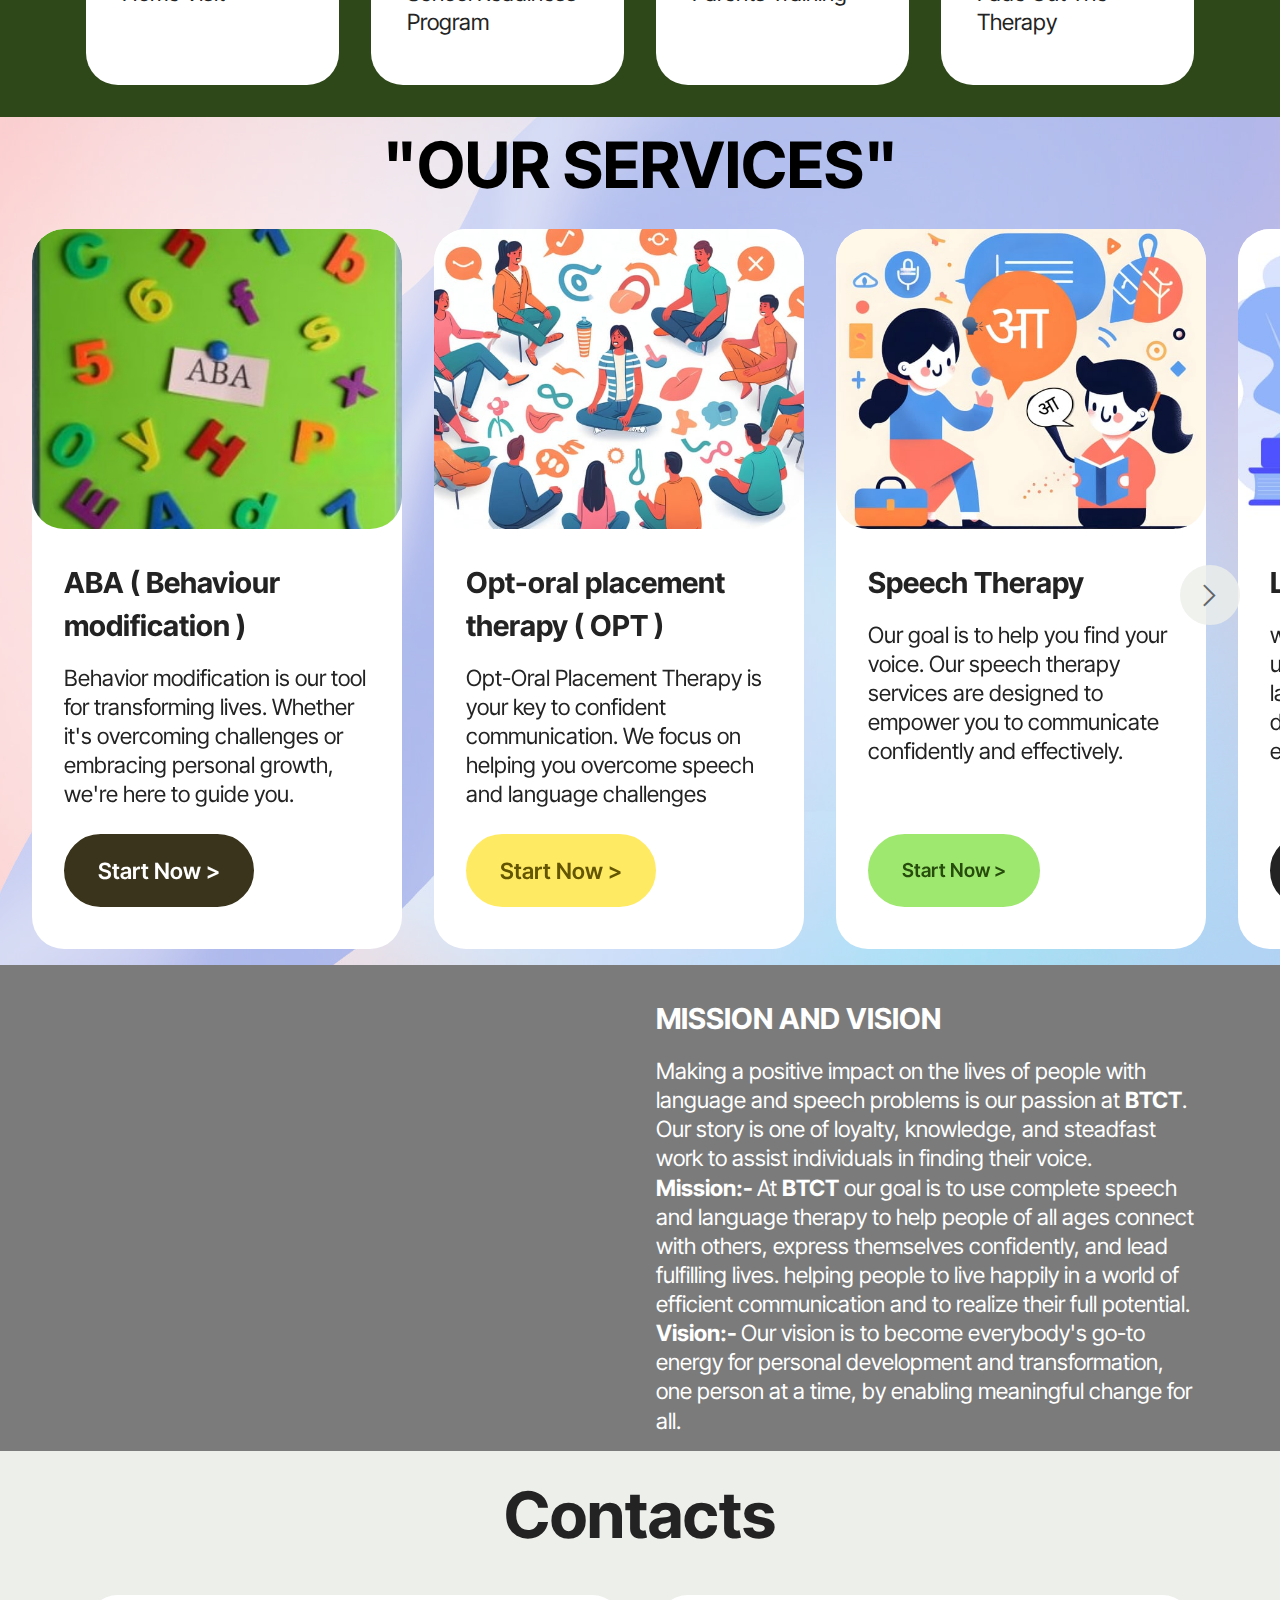
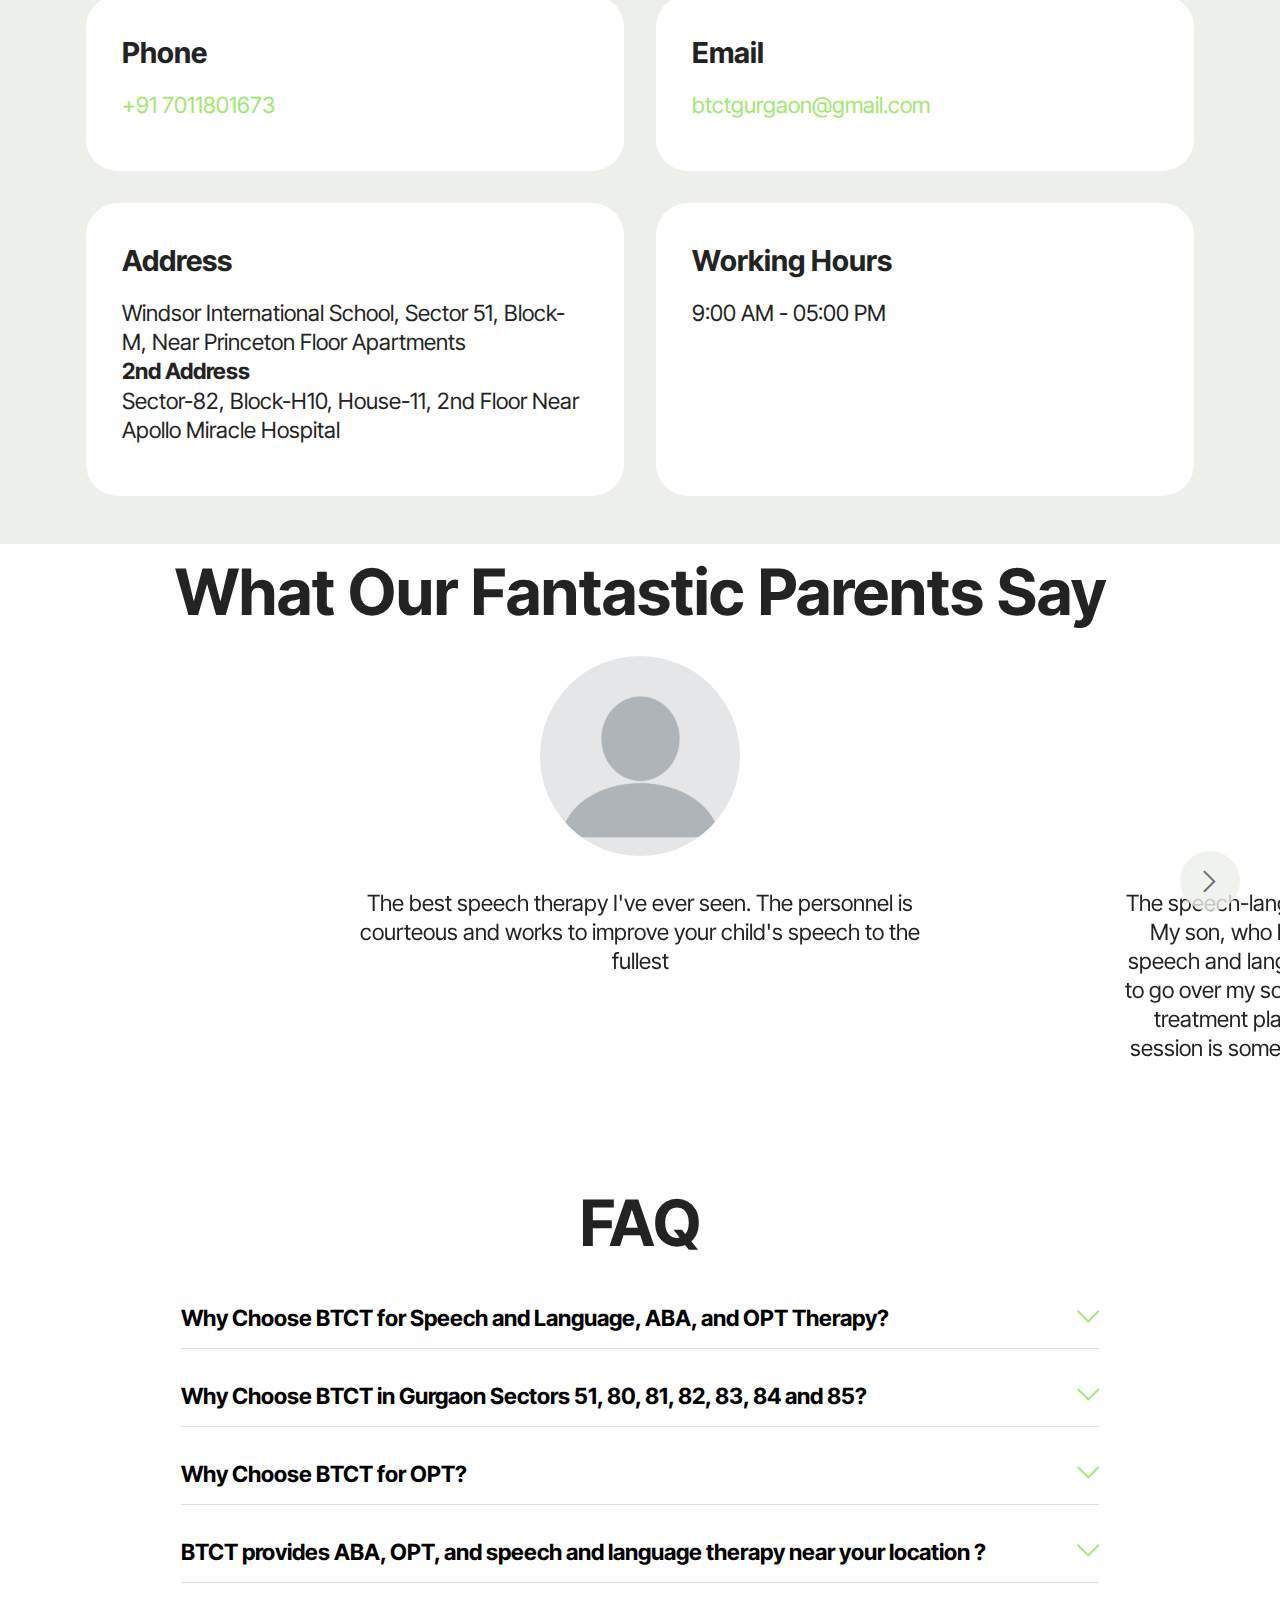
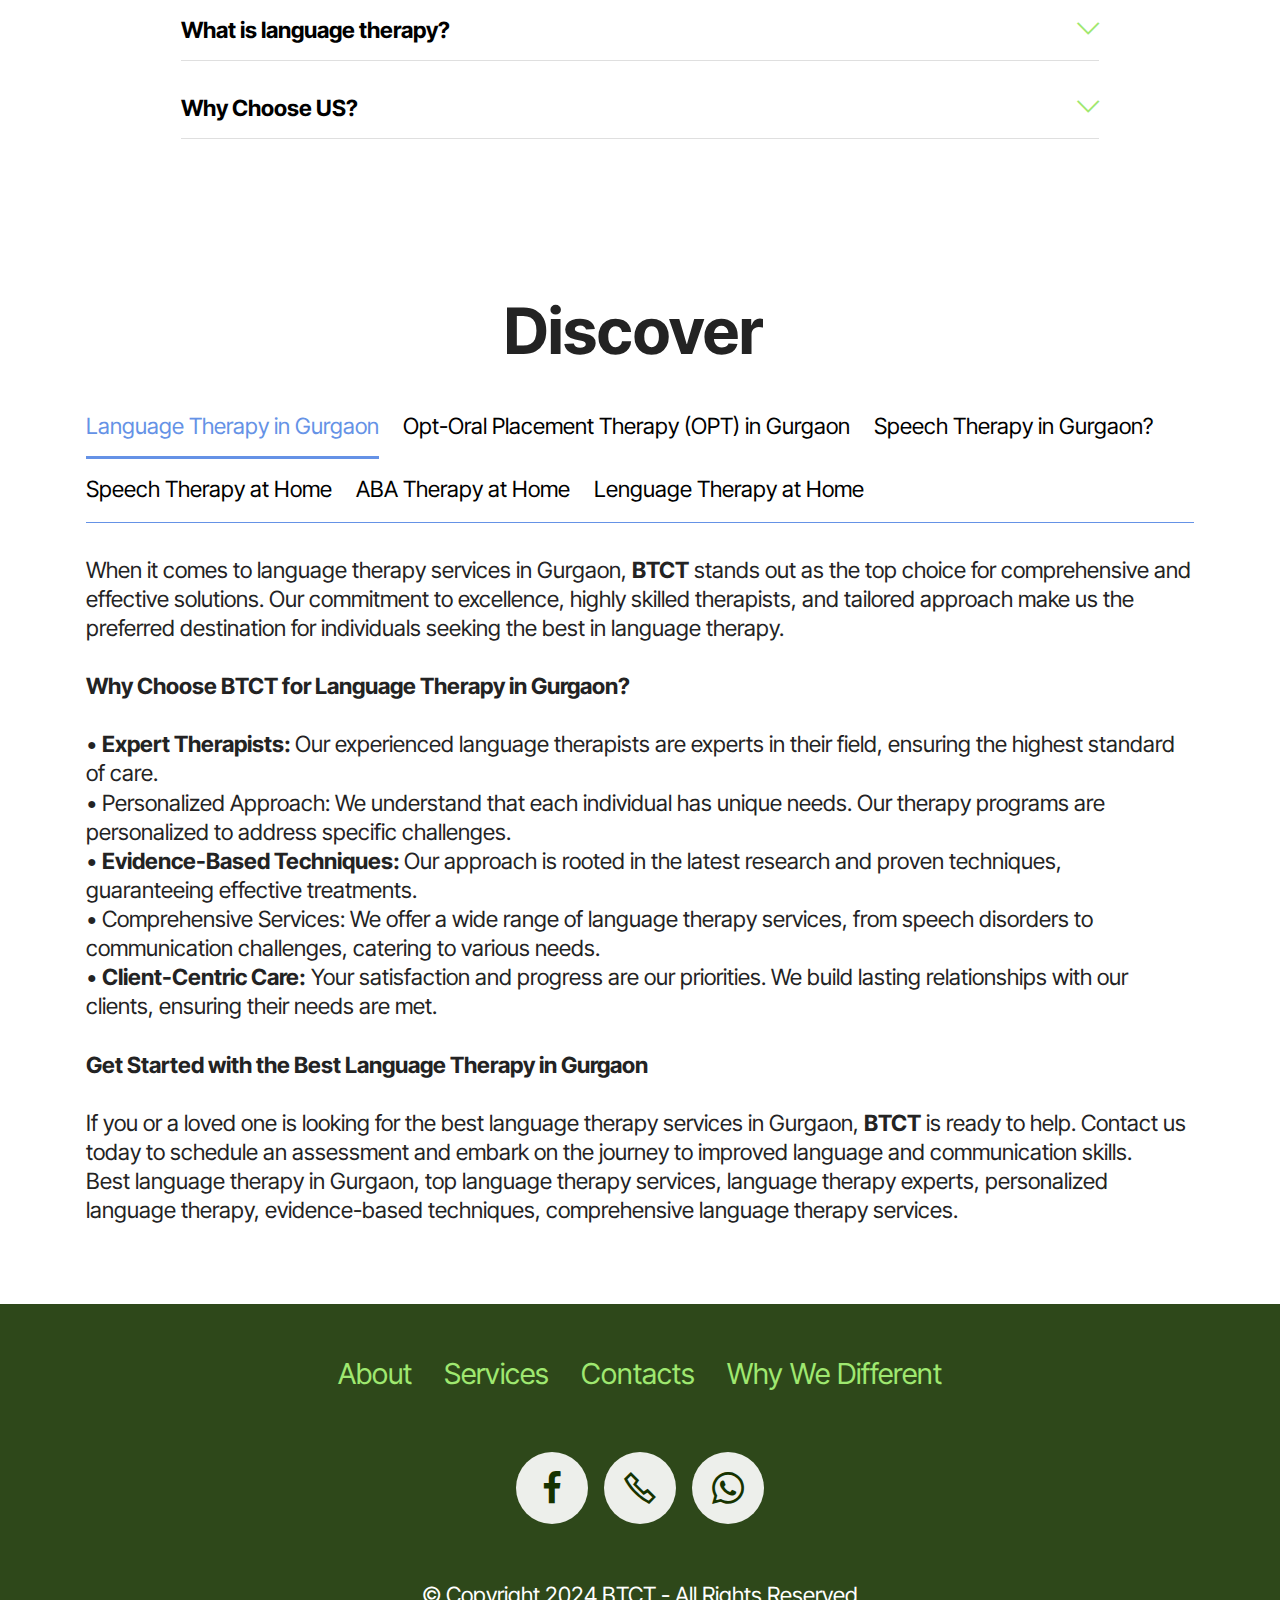
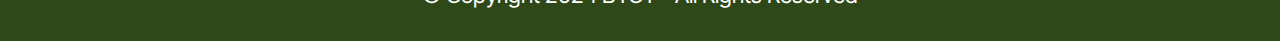
==== commit 74ada87f: "index.html" ====
--- a/index.html
+++ b/index.html
@@ -175,7 +175,7 @@
             
           </div>
           <div class="item-content">
-            <p class="mbr-text mbr-fonts-style display-7">We Provide Home Visit, School Readiness Program
+            <p class="mbr-text mbr-fonts-style display-7">Home Visit
             </p>
           </div>
           
@@ -187,7 +187,7 @@
             
           </div>
           <div class="item-content">
-            <p class="mbr-text mbr-fonts-style display-7">We Provide parents Training
+            <p class="mbr-text mbr-fonts-style display-7">School Readiness Program
             </p>
           </div>
           
@@ -199,7 +199,7 @@
             
           </div>
           <div class="item-content">
-            <p class="mbr-text mbr-fonts-style display-7">We Provide a Deadline For Every Task after The Assessment
+            <p class="mbr-text mbr-fonts-style display-7">Parents Training
             </p>
           </div>
           
@@ -216,7 +216,7 @@
             
           </div>
           <div class="item-content">
-            <p class="mbr-text mbr-fonts-style display-7">We Fade Out The Therapy
+            <p class="mbr-text mbr-fonts-style display-7">Fade Out The Therapy
             </p>
           </div>
           
@@ -357,7 +357,7 @@
                         <h6 class="card-title mbr-fonts-style mb-3 display-5">
                             <strong>Phone</strong>
                         </h6>
-                        <p class="mbr-text mbr-fonts-style display-7"><a href="tel:+917011801673" class="text-primary">+91 7011801673</a></p>
+                        <p class="mbr-text mbr-fonts-style display-7"><a href="tel:+917011801673" href="tel:+919871944233" class="text-primary">+91 7011801673</a></p>
                     </div>
                 </div>
             </div>
